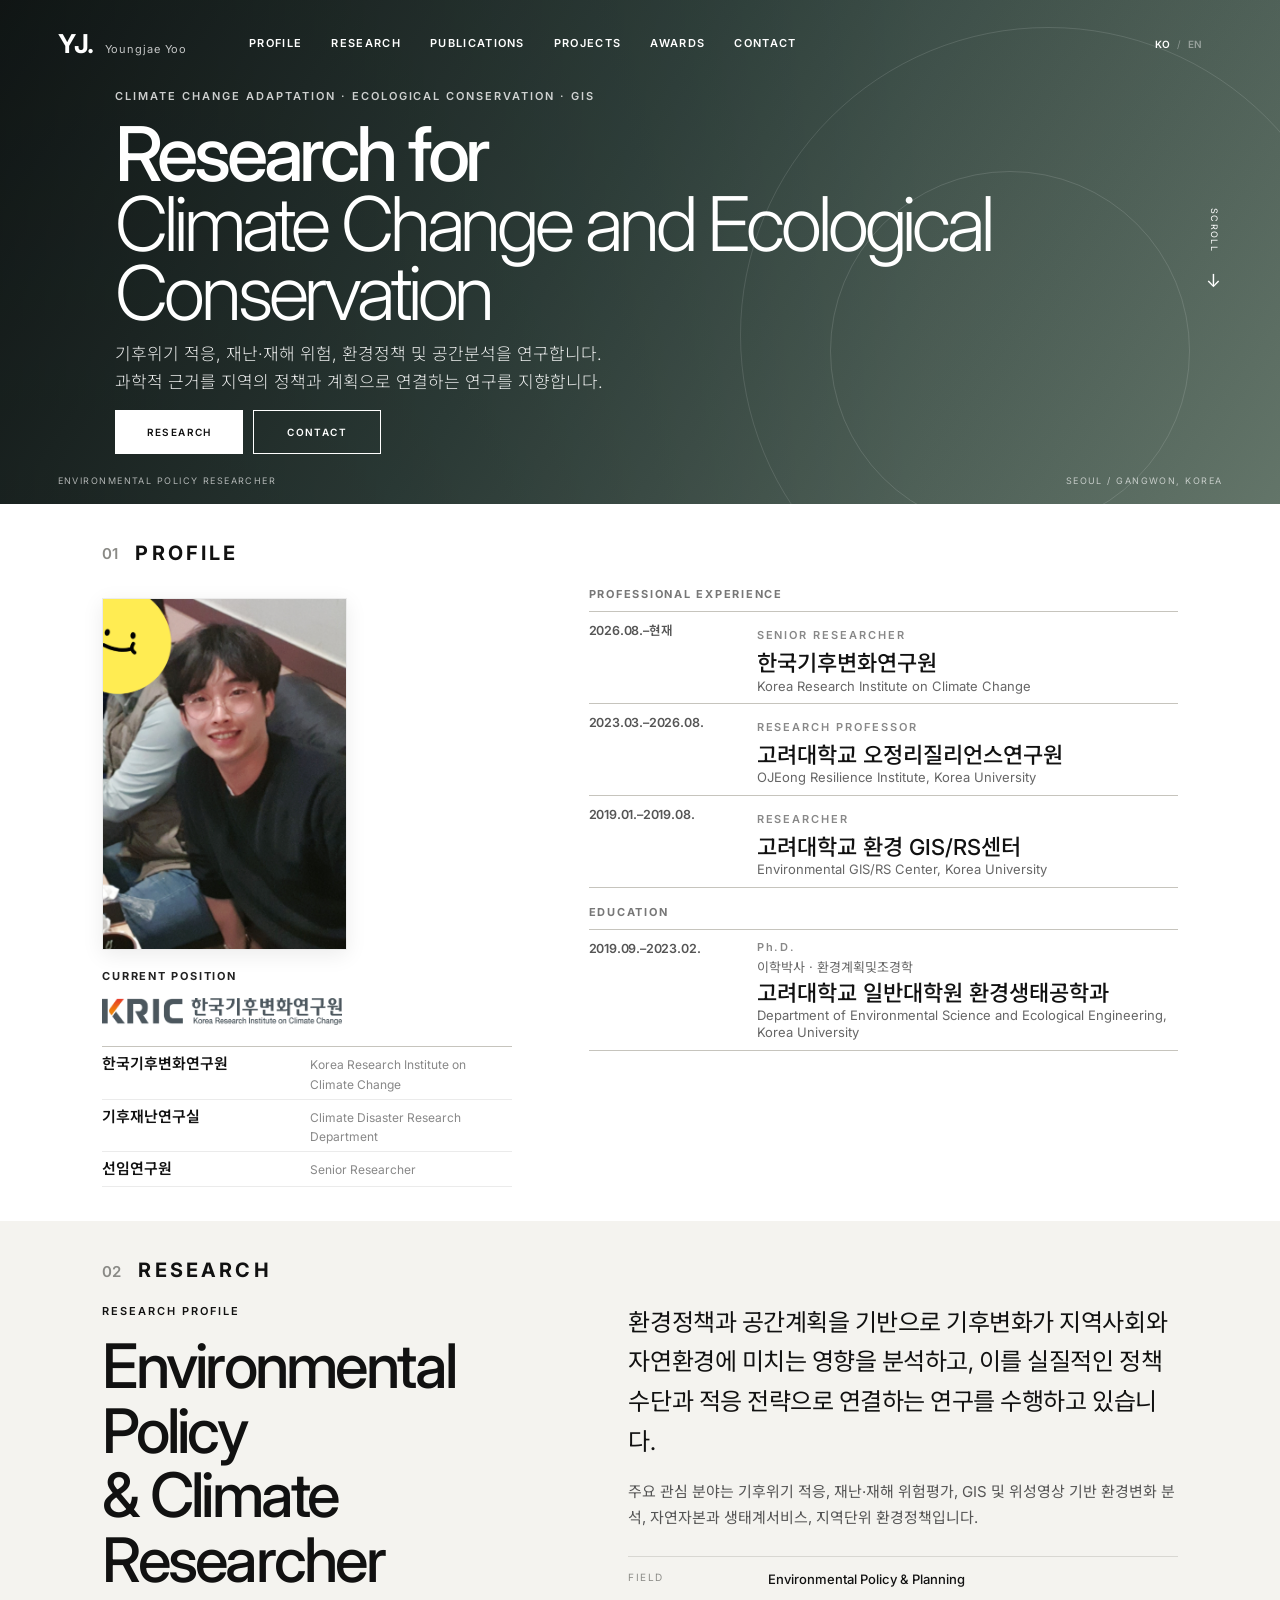
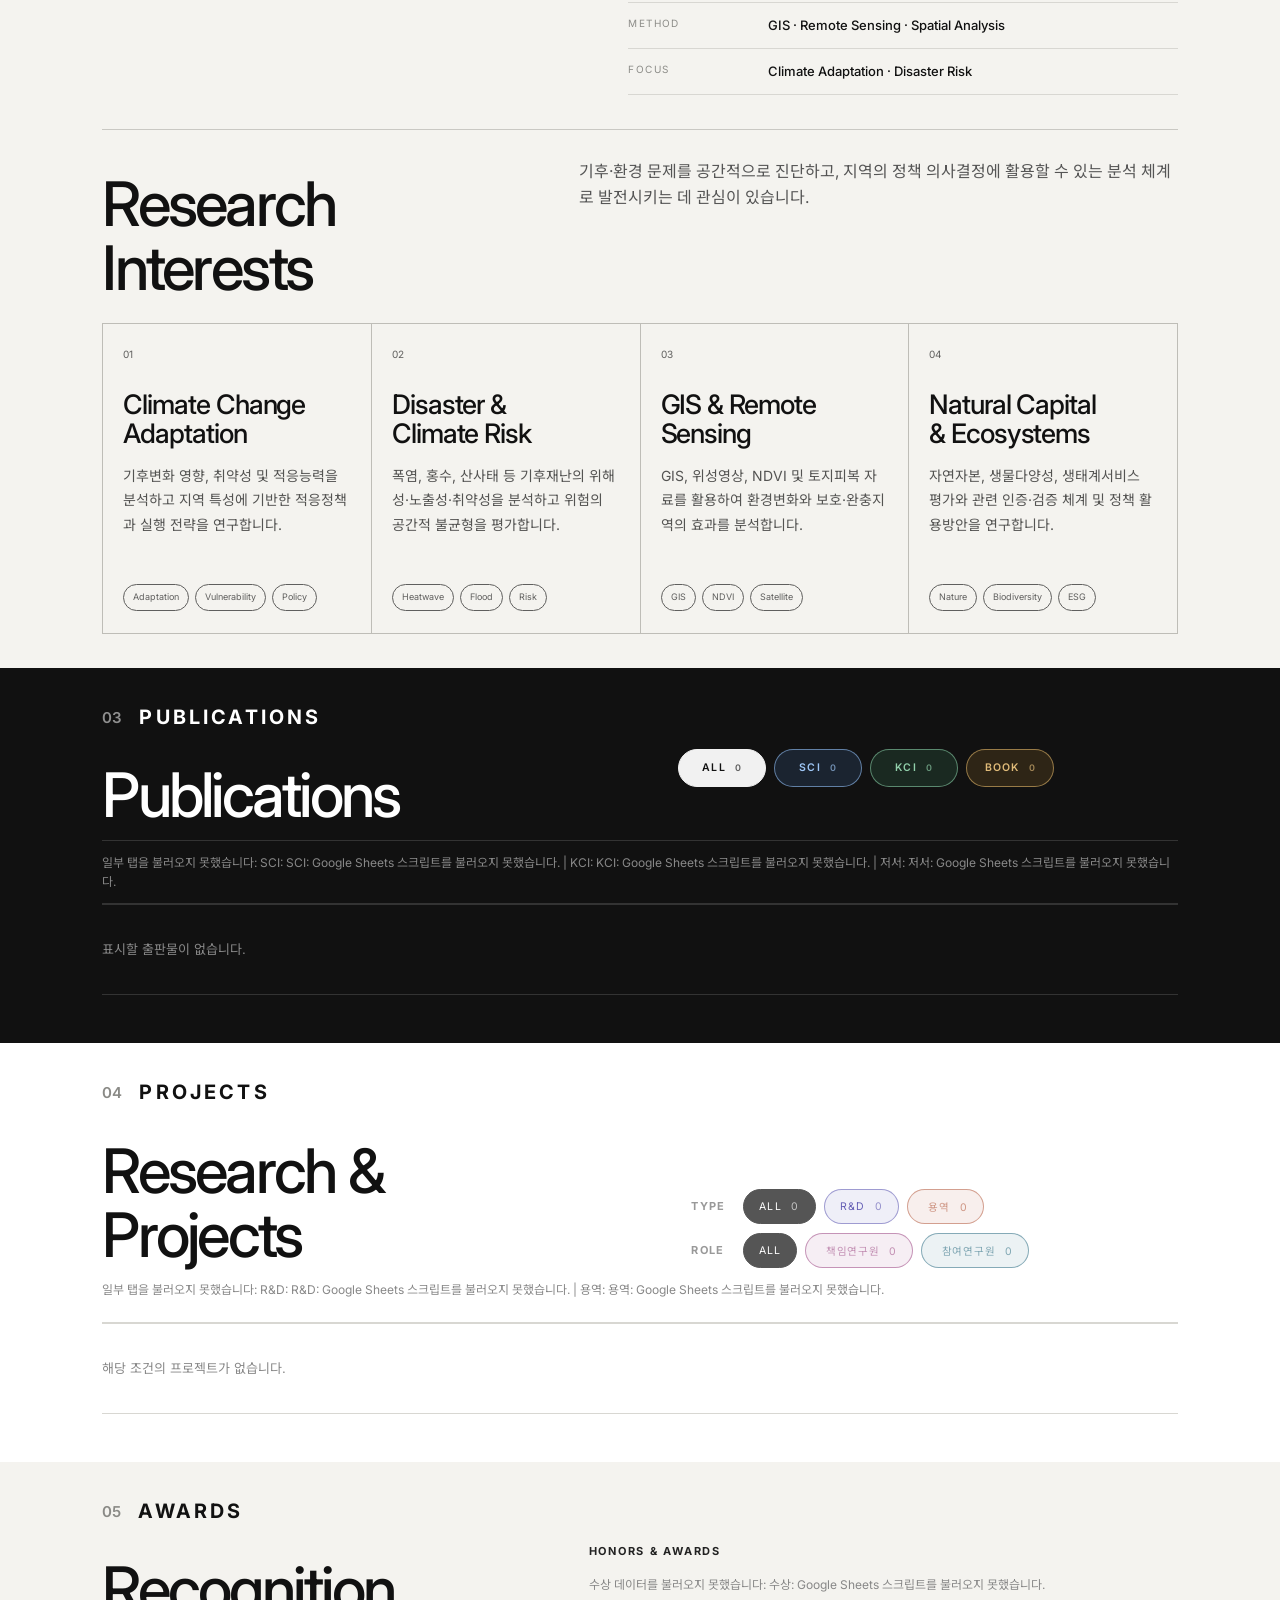
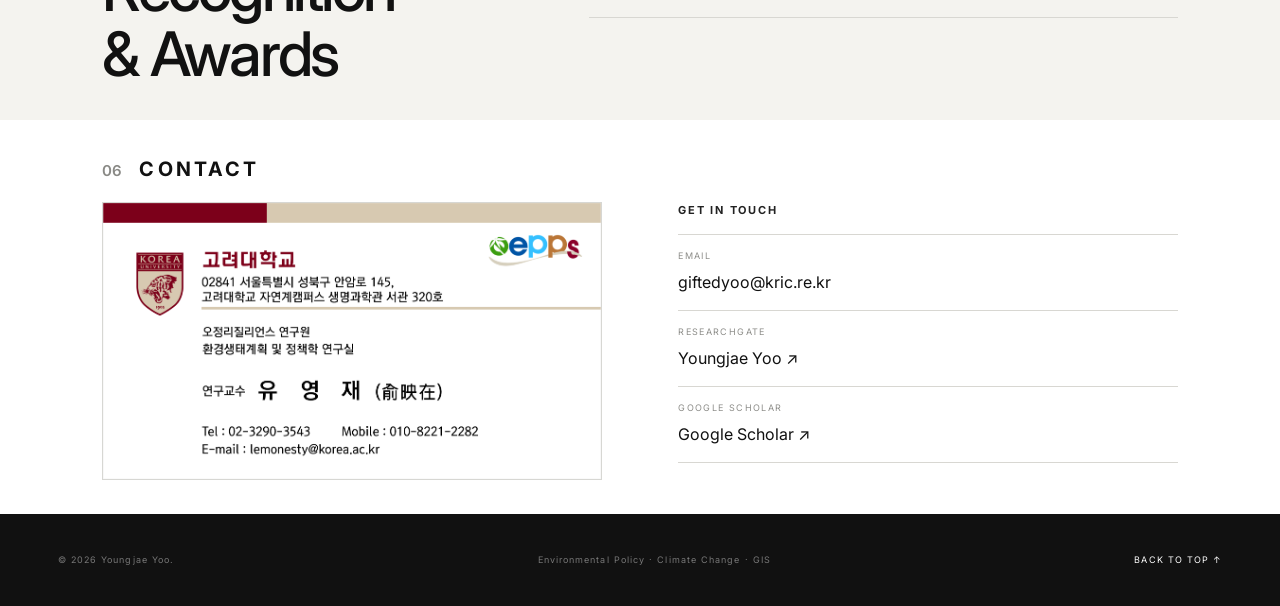
==== index.html @ 37cac6ab "index.html" ====
<!DOCTYPE html>
<html lang="ko">
<head>
  <meta charset="UTF-8" />
  <meta name="viewport" content="width=device-width, initial-scale=1.0" />
  <meta name="description" content="환경정책, 기후위기 적응, 재난·재해, GIS 및 원격탐사 연구자 개인 홈페이지" />
  <title>Youngjae Yoo | Curriculum Vitae</title>

  <link rel="preconnect" href="https://fonts.googleapis.com">
  <link rel="preconnect" href="https://fonts.gstatic.com" crossorigin>
  <link href="https://fonts.googleapis.com/css2?family=Noto+Sans+KR:wght@300;400;500;600;700&family=Inter:wght@300;400;500;600;700&display=swap" rel="stylesheet">

  <link rel="stylesheet" href="style.css" />
</head>
<body>

<header class="header" id="header">
  <a class="logo" href="#main">
    <span class="logo-main">YJ.</span>
    <span class="logo-sub">Youngjae Yoo</span>
  </a>

  <nav class="nav" aria-label="주요 메뉴">
    <a href="#profile">PROFILE</a>
    <a href="#research">RESEARCH</a>
    <a href="#publications">PUBLICATIONS</a>
    <a href="#projects">PROJECTS</a>
    <a href="#awards">AWARDS</a>
    <a href="#contact">CONTACT</a>
  </nav>

  <div class="language-switch" aria-label="Language">
    <button class="language-button active" type="button" data-lang="ko">KO</button>
    <span>/</span>
    <button class="language-button" type="button" data-lang="en">EN</button>
  </div>

  <button class="menu-button" id="menuButton" aria-label="모바일 메뉴 열기">
    <span></span><span></span><span></span>
  </button>
</header>

<div class="mobile-nav" id="mobileNav">
  <a href="#profile">PROFILE</a>
  <a href="#research">RESEARCH</a>
  <a href="#projects">PROJECTS</a>
  <a href="#publications">PUBLICATIONS</a>
  <a href="#awards">AWARDS</a>
  <a href="#contact">CONTACT</a>
</div>

<main>

  <section id="main" class="hero">
    <div class="hero-overlay"></div>

    <div class="hero-inner">
      <p class="eyebrow">CLIMATE CHANGE ADAPTATION · ECOLOGICAL CONSERVATION · GIS</p>

      <h1>
        Research for<br>
        <span>Climate Change and</span>
        <span>Ecological Conservation</span>
      </h1>

      <p class="hero-description" data-i18n-html="hero.description">
        기후위기 적응, 재난·재해 위험, 환경정책 및 공간분석을 연구합니다.<br>
        과학적 근거를 지역의 정책과 계획으로 연결하는 연구를 지향합니다.
      </p>

      <div class="hero-buttons">
        <a class="button button-light" href="#research">RESEARCH</a>
        <a class="button button-outline" href="#contact">CONTACT</a>
      </div>
    </div>

    <div class="hero-meta">
      <span>ENVIRONMENTAL POLICY RESEARCHER</span>
      <span>SEOUL / GANGWON, KOREA</span>
    </div>

    <a href="#profile" class="scroll-indicator">
      <span>SCROLL</span>
      <span class="arrow">↓</span>
    </a>
  </section>


  <section id="profile" class="section career-section profile-section">
    <div class="section-heading">
      <span class="section-number">01</span>
      <h2>PROFILE</h2>
    </div>

    <div class="career-layout">
      <div class="career-title">

        <div class="optional-image-slot namecard-slot">
          <img class="adaptive-image namecard-image"
               src="images/profile.png"
               alt="Youngjae Yoo profile">
        </div>

        <p class="mini-label emphasis-label current-position-label">CURRENT POSITION</p>

        <div class="optional-image-slot current-position-logo-slot">
          <a class="current-position-logo-link"
             href="https://kric.re.kr/"
             target="_blank"
             rel="noopener noreferrer"
             aria-label="한국기후변화연구원 홈페이지">
            <img class="current-position-logo"
                 src="images/current_position_logo.png"
                 alt="Korea Research Institute on Climate Change logo">
          </a>
        </div>

        <div class="current-position">
          <div class="current-position-row">
            <strong class="current-ko">한국기후변화연구원</strong>
            <span class="current-en">Korea Research Institute on Climate Change</span>
          </div>
          <div class="current-position-row">
            <strong class="current-ko">기후재난연구실</strong>
            <span class="current-en">Climate Disaster Research Department</span>
          </div>
          <div class="current-position-row">
            <strong class="current-ko">선임연구원</strong>
            <span class="current-en">Senior Researcher</span>
          </div>
        </div>
      </div>

      <div class="career-detail">
        <div class="career-group">
          <p class="mini-label emphasis-label">PROFESSIONAL EXPERIENCE</p>
          <div class="timeline">
            <div class="timeline-item">
              <div class="timeline-period" data-i18n="profile.periodCurrent">2026.08.–현재</div>
              <div>
                <span class="timeline-type">SENIOR RESEARCHER</span>
                <h4 class="institution-ko">한국기후변화연구원</h4>
                <p class="institution-en">Korea Research Institute on Climate Change</p>
              </div>
            </div>

            <div class="timeline-item">
              <div class="timeline-period" data-i18n="profile.periodProfessor">2023.03.–2026.08.</div>
              <div>
                <span class="timeline-type">RESEARCH PROFESSOR</span>
                <h4 class="institution-ko">고려대학교 오정리질리언스연구원</h4>
                <p class="institution-en">OJEong Resilience Institute, Korea University</p>
              </div>
            </div>

            <div class="timeline-item">
              <div class="timeline-period" data-i18n="profile.periodResearcher">2019.01.–2019.08.</div>
              <div>
                <span class="timeline-type">RESEARCHER</span>
                <h4 class="institution-ko">고려대학교 환경 GIS/RS센터</h4>
                <p class="institution-en">Environmental GIS/RS Center, Korea University</p>
              </div>
            </div>
          </div>
        </div>

        <div class="career-group education-group">
          <p class="mini-label emphasis-label">EDUCATION</p>
          <div class="timeline">
            <div class="timeline-item">
              <div class="timeline-period" data-i18n="profile.periodEducation">2019.09.–2023.02.</div>
              <div class="education-content">
                <span class="timeline-type">Ph.D.</span>
                <p class="degree-detail education-ko">이학박사 · 환경계획및조경학</p>
                <p class="degree-detail education-en">Ph.D. in Environmental Planning and Landscape Architecture</p>
                <h4 class="institution-ko">고려대학교 일반대학원 환경생태공학과</h4>
                <p class="institution-en">Department of Environmental Science and Ecological Engineering, Korea University</p>
              </div>
            </div>
          </div>
        </div>
      </div>
    </div>
  </section>


  <section id="research" class="section research-section">
    <div class="section-heading">
      <span class="section-number">02</span>
      <h2>RESEARCH</h2>
    </div>

    <div class="profile-grid research-profile-grid">
      <div class="profile-title">
        <p class="mini-label">RESEARCH PROFILE</p>
        <h3>
          Environmental Policy<br>
          & Climate Researcher
        </h3>
      </div>

      <div class="profile-copy">
        <p class="lead" data-i18n="research.profileLead">
          환경정책과 공간계획을 기반으로 기후변화가 지역사회와 자연환경에 미치는 영향을 분석하고,
          이를 실질적인 정책 수단과 적응 전략으로 연결하는 연구를 수행하고 있습니다.
        </p>

        <p data-i18n="research.profileBody">
          주요 관심 분야는 기후위기 적응, 재난·재해 위험평가, GIS 및 위성영상 기반 환경변화 분석,
          자연자본과 생태계서비스, 지역단위 환경정책입니다.
        </p>

        <div class="profile-facts">
          <div>
            <span>FIELD</span>
            <strong>Environmental Policy & Planning</strong>
          </div>
          <div>
            <span>METHOD</span>
            <strong>GIS · Remote Sensing · Spatial Analysis</strong>
          </div>
          <div>
            <span>FOCUS</span>
            <strong>Climate Adaptation · Disaster Risk</strong>
          </div>
        </div>
      </div>
    </div>

    <div class="research-intro research-interests-heading">
      <h3>Research Interests</h3>
      <p data-i18n="research.interestsBody">
        기후·환경 문제를 공간적으로 진단하고,
        지역의 정책 의사결정에 활용할 수 있는 분석 체계로 발전시키는 데 관심이 있습니다.
      </p>
    </div>

    <div class="research-grid">
      <article class="research-card">
        <span class="card-number">01</span>
        <h4>Climate Change<br>Adaptation</h4>
        <p>
          <span data-i18n="research.card1">기후변화 영향, 취약성 및 적응능력을 분석하고 지역 특성에 기반한 적응정책과 실행 전략을 연구합니다.</span>
        </p>
        <div class="tags">
          <span>Adaptation</span><span>Vulnerability</span><span>Policy</span>
        </div>
      </article>

      <article class="research-card">
        <span class="card-number">02</span>
        <h4>Disaster &<br>Climate Risk</h4>
        <p>
          <span data-i18n="research.card2">폭염, 홍수, 산사태 등 기후재난의 위해성·노출성·취약성을 분석하고 위험의 공간적 불균형을 평가합니다.</span>
        </p>
        <div class="tags">
          <span>Heatwave</span><span>Flood</span><span>Risk</span>
        </div>
      </article>

      <article class="research-card">
        <span class="card-number">03</span>
        <h4>GIS & Remote<br>Sensing</h4>
        <p>
          <span data-i18n="research.card3">GIS, 위성영상, NDVI 및 토지피복 자료를 활용하여 환경변화와 보호·완충지역의 효과를 분석합니다.</span>
        </p>
        <div class="tags">
          <span>GIS</span><span>NDVI</span><span>Satellite</span>
        </div>
      </article>

      <article class="research-card">
        <span class="card-number">04</span>
        <h4>Natural Capital<br>& Ecosystems</h4>
        <p>
          <span data-i18n="research.card4">자연자본, 생물다양성, 생태계서비스 평가와 관련 인증·검증 체계 및 정책 활용방안을 연구합니다.</span>
        </p>
        <div class="tags">
          <span>Nature</span><span>Biodiversity</span><span>ESG</span>
        </div>
      </article>
    </div>

  </section>


  <section id="publications" class="section publications-section">
    <div class="section-heading light">
      <span class="section-number">03</span>
      <h2>PUBLICATIONS</h2>
    </div>

    <div class="publications-top">
      <h3>Publications</h3>
      <div class="publications-summary">
        <div class="publication-filters" role="group" aria-label="출판물 분류 필터">
          <button class="pub-filter active" type="button" data-filter="ALL">ALL <span id="countAll">0</span></button>
          <button class="pub-filter" type="button" data-filter="SCI">SCI <span id="countSci">0</span></button>
          <button class="pub-filter" type="button" data-filter="KCI">KCI <span id="countKci">0</span></button>
          <button class="pub-filter" type="button" data-filter="BOOK">BOOK <span id="countBook">0</span></button>
        </div>
      </div>
    </div>

    <div class="publication-status" id="publicationStatus" data-i18n="status.publications">Loading publications...</div>
    <div class="publication-list" id="publicationList"></div>
    <div class="list-toggle-wrap publications-toggle-wrap"><button id="publicationToggle" class="list-toggle-button dark-toggle" type="button" hidden>Publications 더보기</button></div>
  </section>


  <section id="projects" class="section projects-section">
    <div class="section-heading">
      <span class="section-number">04</span>
      <h2>PROJECTS</h2>
    </div>

    <div class="projects-top">
      <h3>Research & Projects</h3>
      <div class="project-filter-panel">
        <div class="project-filter-row">
          <span class="filter-caption">TYPE</span>
          <div class="project-filters" role="group" aria-label="프로젝트 유형 필터">
            <button class="project-filter active" type="button" data-filter="ALL">ALL <span id="countProjectAll">0</span></button>
            <button class="project-filter" type="button" data-filter="RND">R&amp;D <span id="countRnd">0</span></button>
            <button class="project-filter" type="button" data-filter="SERVICE"><span data-i18n="project.service">용역</span> <span id="countService">0</span></button>
          </div>
        </div>
        <div class="project-filter-row">
          <span class="filter-caption">ROLE</span>
          <div class="project-role-filters" role="group" aria-label="프로젝트 역할 필터">
            <button class="project-role-filter active" type="button" data-role-filter="ALL">ALL</button>
            <button class="project-role-filter" type="button" data-role-filter="PI"><span data-i18n="project.pi">책임연구원</span> <span id="countPi">0</span></button>
            <button class="project-role-filter" type="button" data-role-filter="PARTICIPANT"><span data-i18n="project.participant">참여연구원</span> <span id="countParticipant">0</span></button>
          </div>
        </div>
      </div>
    </div>

    <div class="sheet-status" id="projectStatus" data-i18n="status.projects">Loading projects...</div>
    <div class="project-list" id="projectList"></div>
    <div class="list-toggle-wrap"><button id="projectToggle" class="list-toggle-button" type="button" hidden>Projects 더보기</button></div>
  </section>


  <section id="awards" class="section awards-section">
    <div class="section-heading">
      <span class="section-number">05</span>
      <h2>AWARDS</h2>
    </div>

    <div class="awards-layout">
      <div>
        <h3>Recognition<br>& Awards</h3>
      </div>
      <div>
        <p class="mini-label emphasis-label awards-right-label">HONORS & AWARDS</p>
        <div class="sheet-status" id="awardStatus" data-i18n="status.awards">Loading awards...</div>
        <div class="award-list" id="awardList"></div>
      </div>
    </div>
  </section>


  <section id="contact" class="section contact-section">
    <div class="section-heading">
      <span class="section-number">06</span>
      <h2>CONTACT</h2>
    </div>

    <div class="contact-grid">
      <div class="contact-photo-column">
        <div class="optional-image-slot contact-photo-slot">
          <img class="contact-photo"
               src="images/namecard.png"
               alt="Youngjae Yoo">
        </div>
      </div>

      <div>
        <p class="mini-label emphasis-label contact-right-label">GET IN TOUCH</p>
        <div class="contact-info">
        <div>
          <span>EMAIL</span>
          <a href="mailto:giftedyoo@kric.re.kr">giftedyoo@kric.re.kr</a>
        </div>

        <div>
          <span>RESEARCHGATE</span>
          <a href="https://www.researchgate.net/profile/Youngjae-Yoo-4" target="_blank" rel="noopener noreferrer">Youngjae Yoo ↗</a>
        </div>

        <div>
          <span>GOOGLE SCHOLAR</span>
          <a href="https://scholar.google.co.kr/citations?user=jX31rFIAAAAJ&hl=ko" target="_blank" rel="noopener noreferrer">Google Scholar ↗</a>
        </div>

        </div>
      </div>
    </div>
  </section>

</main>

<footer>
  <div>© 2026 Youngjae Yoo.</div>
  <div>Environmental Policy · Climate Change · GIS</div>
  <a href="#main">BACK TO TOP ↑</a>
</footer>

<script src="script.js"></script>
</body>
</html>
---- style.css ----
* {
  margin: 0;
  padding: 0;
  box-sizing: border-box;
}

:root {
  --black: #111111;
  --white: #ffffff;
  --paper: #f4f3ef;
  --gray: #8d8d89;
  --line: #d8d7d2;
  --dark-line: #333333;
}

html {
  scroll-behavior: smooth;
}

body {
  font-family: "Inter", "Noto Sans KR", sans-serif;
  color: var(--black);
  background: var(--white);
  line-height: 1.6;
}

a {
  color: inherit;
  text-decoration: none;
}

.header {
  position: fixed;
  z-index: 1000;
  top: 0;
  left: 0;
  width: 100%;
  height: 88px;
  padding: 0 4.5vw;
  display: flex;
  align-items: center;
  justify-content: space-between;
  color: white;
  transition: background .35s ease, color .35s ease, height .35s ease;
}

.header.scrolled {
  height: 72px;
  background: rgba(255,255,255,.95);
  backdrop-filter: blur(12px);
  color: var(--black);
  border-bottom: 1px solid rgba(0,0,0,.08);
}

.logo {
  display: flex;
  align-items: baseline;
  gap: 12px;
}

.logo-main {
  font-size: 26px;
  font-weight: 700;
  letter-spacing: -1px;
}

.logo-sub {
  font-size: 11px;
  letter-spacing: .08em;
  opacity: .75;
}

.nav {
  display: flex;
  align-items: center;
  gap: 29px;
}

.nav a {
  font-size: 11px;
  font-weight: 600;
  letter-spacing: .12em;
  position: relative;
}

.nav a::after {
  content: "";
  position: absolute;
  left: 0;
  bottom: -8px;
  width: 0;
  height: 1px;
  background: currentColor;
  transition: width .25s ease;
}

.nav a:hover::after {
  width: 100%;
}

.menu-button {
  display: none;
  border: 0;
  background: transparent;
  padding: 5px;
}

.menu-button span {
  display: block;
  width: 24px;
  height: 1px;
  margin: 5px 0;
  background: currentColor;
}

.mobile-nav {
  display: none;
}

.hero {
  position: relative;
  height: 100vh;
  min-height: 720px;
  overflow: hidden;
  color: white;
  background:
    radial-gradient(circle at 75% 30%, rgba(255,255,255,.12), transparent 0 22%),
    linear-gradient(125deg, #171f1e 0%, #334540 45%, #65776b 100%);
}

/*
  실제 사진을 사용할 경우 아래 background-image를 활성화하세요.
  예:
  background-image:
    linear-gradient(90deg, rgba(0,0,0,.55), rgba(0,0,0,.15)),
    url("images/hero.jpg");
  background-size: cover;
  background-position: center;
*/

.hero::before,
.hero::after {
  content: "";
  position: absolute;
  border: 1px solid rgba(255,255,255,.13);
  border-radius: 50%;
}

.hero::before {
  width: 48vw;
  height: 48vw;
  right: -6vw;
  top: 3vh;
}

.hero::after {
  width: 28vw;
  height: 28vw;
  right: 7vw;
  top: 19vh;
}

.hero-overlay {
  position: absolute;
  inset: 0;
  background: linear-gradient(90deg, rgba(0,0,0,.32), rgba(0,0,0,.02) 72%);
}

.hero-inner {
  position: relative;
  z-index: 2;
  height: 100%;
  padding: 0 9vw 7vh;
  display: flex;
  flex-direction: column;
  justify-content: center;
}

.eyebrow,
.mini-label,
.project-category,
.timeline-type {
  font-size: 11px;
  letter-spacing: .18em;
  font-weight: 600;
}

.eyebrow {
  margin-bottom: 32px;
  opacity: .78;
}

.hero h1 {
  max-width: 1100px;
  font-size: clamp(64px, 8.3vw, 138px);
  line-height: .88;
  font-weight: 500;
  letter-spacing: -.065em;
}

.hero h1 span {
  font-weight: 300;
}

.hero-description {
  margin-top: 40px;
  max-width: 720px;
  font-size: 17px;
  line-height: 1.9;
  font-weight: 300;
  opacity: .92;
}

.hero-buttons {
  margin-top: 34px;
  display: flex;
  gap: 10px;
}

.button {
  display: inline-flex;
  align-items: center;
  justify-content: center;
  min-width: 128px;
  height: 44px;
  padding: 0 20px;
  border: 1px solid white;
  font-size: 10px;
  letter-spacing: .14em;
  font-weight: 600;
  transition: .25s ease;
}

.button-light {
  background: white;
  color: var(--black);
}

.button-light:hover {
  background: transparent;
  color: white;
}

.button-outline:hover {
  background: white;
  color: var(--black);
}

.hero-meta {
  position: absolute;
  z-index: 3;
  left: 4.5vw;
  right: 4.5vw;
  bottom: 30px;
  display: flex;
  justify-content: space-between;
  font-size: 9px;
  letter-spacing: .16em;
  opacity: .65;
}

.scroll-indicator {
  position: absolute;
  z-index: 3;
  right: 4.5vw;
  top: 50%;
  display: flex;
  flex-direction: column;
  align-items: center;
  gap: 15px;
  transform: translateY(-50%);
  font-size: 9px;
  letter-spacing: .15em;
}

.scroll-indicator span:first-child {
  writing-mode: vertical-rl;
}

.arrow {
  font-size: 18px;
}

.section {
  padding: 140px 8vw;
}

.section-heading {
  display: flex;
  align-items: baseline;
  gap: 17px;
  margin-bottom: 90px;
}

.section-number {
  font-size: 10px;
  color: var(--gray);
}

.section-heading h2 {
  font-size: 12px;
  letter-spacing: .2em;
  font-weight: 700;
}

.profile-section {
  background: white;
}

.profile-grid {
  display: grid;
  grid-template-columns: minmax(0, .9fr) minmax(0, 1.1fr);
  gap: 9vw;
}

.profile-title h3,
.career-title h3 {
  margin-top: 25px;
  font-size: clamp(40px, 5.2vw, 78px);
  line-height: 1.04;
  letter-spacing: -.055em;
  font-weight: 500;
}

.profile-copy {
  max-width: 750px;
}

.profile-copy .lead {
  font-size: 24px;
  line-height: 1.7;
  letter-spacing: -.02em;
  margin-bottom: 34px;
}

.profile-copy > p:not(.lead) {
  font-size: 15px;
  line-height: 2;
  color: #555;
}

.profile-facts {
  margin-top: 58px;
  border-top: 1px solid var(--line);
}

.profile-facts > div {
  display: grid;
  grid-template-columns: 115px 1fr;
  gap: 25px;
  padding: 20px 0;
  border-bottom: 1px solid var(--line);
}

.profile-facts span {
  font-size: 10px;
  letter-spacing: .14em;
  color: var(--gray);
}

.profile-facts strong {
  font-size: 13px;
  font-weight: 500;
}

.research-section {
  background: var(--paper);
}

.research-intro {
  display: grid;
  grid-template-columns: .8fr 1.2fr;
  gap: 8vw;
  margin-bottom: 55px;
}

.research-intro h3 {
  font-size: clamp(32px, 4vw, 58px);
  font-weight: 500;
  letter-spacing: -.045em;
}

.research-intro p {
  max-width: 650px;
  font-size: 16px;
  line-height: 1.9;
  color: #555;
}

.research-grid {
  display: grid;
  grid-template-columns: repeat(4, 1fr);
  border-top: 1px solid #bebdb7;
  border-left: 1px solid #bebdb7;
}

.research-card {
  min-height: 440px;
  padding: 30px 25px;
  border-right: 1px solid #bebdb7;
  border-bottom: 1px solid #bebdb7;
  display: flex;
  flex-direction: column;
  transition: background .3s ease, color .3s ease;
}

.research-card:hover {
  background: var(--black);
  color: white;
}

.card-number {
  font-size: 10px;
  margin-bottom: 72px;
  opacity: .65;
}

.research-card h4 {
  font-size: clamp(23px, 2.1vw, 34px);
  line-height: 1.08;
  letter-spacing: -.04em;
  font-weight: 500;
}

.research-card p {
  margin-top: 25px;
  font-size: 13px;
  line-height: 1.85;
  opacity: .7;
}

.tags {
  margin-top: auto;
  padding-top: 30px;
  display: flex;
  gap: 6px;
  flex-wrap: wrap;
}

.tags span {
  padding: 5px 9px;
  border: 1px solid currentColor;
  border-radius: 999px;
  font-size: 9px;
  opacity: .65;
}

.projects-section {
  background: white;
}

.project-list {
  border-top: 1px solid var(--line);
}

.project-item {
  min-height: 190px;
  display: grid;
  grid-template-columns: 110px 1fr 40px;
  gap: 30px;
  align-items: center;
  padding: 35px 10px;
  border-bottom: 1px solid var(--line);
  transition: padding .25s ease, background .25s ease;
}

.project-item:hover {
  padding-left: 24px;
  padding-right: 24px;
  background: #fafafa;
}

.project-year {
  font-size: 12px;
  color: var(--gray);
}

.project-category {
  color: var(--gray);
}

.project-main h3 {
  margin-top: 9px;
  font-size: 24px;
  letter-spacing: -.025em;
  font-weight: 500;
}

.project-main p {
  margin-top: 9px;
  font-size: 13px;
  line-height: 1.8;
  color: #666;
}

.project-arrow {
  font-size: 24px;
  font-weight: 300;
}

.publications-section {
  background: var(--black);
  color: white;
}

.section-heading.light .section-number {
  color: #777;
}

.publications-top {
  display: grid;
  grid-template-columns: 1fr 1fr;
  gap: 8vw;
  margin-bottom: 55px;
}

.publications-top h3 {
  font-size: clamp(38px, 4.6vw, 70px);
  line-height: 1;
  letter-spacing: -.05em;
  font-weight: 400;
}

.publications-top p {
  max-width: 600px;
  font-size: 13px;
  line-height: 1.9;
  color: #999;
}

.publication-list {
  border-top: 1px solid var(--dark-line);
}

.publication-item {
  display: grid;
  grid-template-columns: 105px 1fr 90px;
  gap: 35px;
  align-items: center;
  padding: 30px 0;
  border-bottom: 1px solid var(--dark-line);
  transition: padding .25s ease, background .25s ease;
}

.publication-item:hover {
  padding-left: 18px;
  padding-right: 18px;
  background: #171717;
}

.pub-year,
.pub-type {
  font-size: 10px;
  letter-spacing: .12em;
  color: #888;
}

.pub-info h4 {
  font-size: 18px;
  font-weight: 400;
}

.pub-info p {
  margin-top: 6px;
  font-size: 12px;
  color: #777;
}

.pub-type {
  text-align: right;
}

.career-section {
  background: var(--paper);
}

.career-layout {
  display: grid;
  grid-template-columns: .82fr 1.18fr;
  gap: 9vw;
}

.timeline {
  border-top: 1px solid #c6c4bd;
}

.timeline-item {
  display: grid;
  grid-template-columns: 130px 1fr;
  gap: 25px;
  padding: 28px 0;
  border-bottom: 1px solid #c6c4bd;
}

.timeline-period {
  font-size: 11px;
  color: #888;
}

.timeline-type {
  color: #888;
}

.timeline-item h4 {
  margin-top: 6px;
  font-size: 22px;
  font-weight: 500;
}

.timeline-item p {
  margin-top: 5px;
  color: #666;
  font-size: 13px;
}

.contact-section {
  background: white;
}

.contact-grid {
  display: grid;
  grid-template-columns: 1fr 1fr;
  gap: 10vw;
}

.contact-grid h3 {
  margin-top: 25px;
  font-size: clamp(50px, 6vw, 90px);
  line-height: .98;
  letter-spacing: -.06em;
  font-weight: 500;
}

.contact-info {
  border-top: 1px solid var(--line);
}

.contact-info > div {
  padding: 22px 0;
  border-bottom: 1px solid var(--line);
}

.contact-info span {
  display: block;
  margin-bottom: 7px;
  font-size: 9px;
  letter-spacing: .15em;
  color: var(--gray);
}

.contact-info a,
.contact-info p {
  font-size: 16px;
}

.contact-info a:hover {
  opacity: .55;
}

footer {
  min-height: 92px;
  padding: 0 4.5vw;
  background: var(--black);
  color: #777;
  display: flex;
  align-items: center;
  justify-content: space-between;
  gap: 30px;
  font-size: 9px;
  letter-spacing: .12em;
}

footer a {
  color: white;
}

@media (max-width: 1100px) {
  .nav {
    gap: 18px;
  }

  .research-grid {
    grid-template-columns: repeat(2, 1fr);
  }

  .research-card {
    min-height: 390px;
  }
}

@media (max-width: 820px) {
  .header {
    height: 70px;
    padding: 0 24px;
  }

  .logo-sub,
  .nav {
    display: none;
  }

  .menu-button {
    display: block;
    color: inherit;
  }

  .mobile-nav {
    position: fixed;
    z-index: 999;
    top: 70px;
    left: 0;
    right: 0;
    background: rgba(255,255,255,.98);
    padding: 30px 24px;
    display: none;
    flex-direction: column;
    gap: 20px;
    border-bottom: 1px solid var(--line);
  }

  .mobile-nav.open {
    display: flex;
  }

  .mobile-nav a {
    font-size: 12px;
    letter-spacing: .14em;
    font-weight: 600;
  }

  .hero {
    min-height: 680px;
  }

  .hero-inner {
    padding: 0 28px 80px;
  }

  .hero h1 {
    font-size: clamp(55px, 16vw, 86px);
  }

  .hero-description {
    font-size: 14px;
  }

  .hero-meta,
  .scroll-indicator {
    display: none;
  }

  .section {
    padding: 95px 28px;
  }

  .section-heading {
    margin-bottom: 58px;
  }

  .profile-grid,
  .research-intro,
  .publications-top,
  .career-layout,
  .contact-grid {
    grid-template-columns: 1fr;
    gap: 55px;
  }

  .profile-copy .lead {
    font-size: 19px;
  }

  .research-grid {
    grid-template-columns: 1fr;
  }

  .research-card {
    min-height: 330px;
  }

  .card-number {
    margin-bottom: 42px;
  }

  .project-item {
    grid-template-columns: 70px 1fr;
  }

  .project-arrow {
    display: none;
  }

  .project-main h3 {
    font-size: 19px;
  }

  .publication-item {
    grid-template-columns: 65px 1fr;
  }

  .pub-type {
    display: none;
  }

  .timeline-item {
    grid-template-columns: 95px 1fr;
  }

  footer {
    padding: 28px;
    flex-direction: column;
    align-items: flex-start;
  }
}

/* =========================
   PUBLICATION FILTER / SHEETS
========================= */
.publications-summary {
  display: flex;
  flex-direction: column;
  align-items: flex-start;
  gap: 24px;
}

.publication-filters {
  display: flex;
  flex-wrap: wrap;
  gap: 8px;
}

.pub-filter {
  min-width: 88px;
  height: 38px;
  padding: 0 14px;
  border: 1px solid #3a3a3a;
  border-radius: 999px;
  background: transparent;
  color: #8d8d8d;
  font: inherit;
  font-size: 10px;
  font-weight: 600;
  letter-spacing: .11em;
  cursor: pointer;
  transition: .2s ease;
}

.pub-filter span {
  margin-left: 5px;
  font-size: 9px;
  opacity: .65;
}

.pub-filter:hover,
.pub-filter.active {
  border-color: #fff;
  background: #fff;
  color: #111;
}

.publication-status {
  padding: 24px 0;
  border-top: 1px solid var(--dark-line);
  color: #777;
  font-size: 12px;
}

.publication-status:empty {
  display: none;
}

.publication-item-sheet {
  display: grid;
  grid-template-columns: 105px 1fr 120px;
  gap: 35px;
  align-items: start;
  padding: 31px 0;
  border-bottom: 1px solid var(--dark-line);
  transition: padding .25s ease, background .25s ease;
}

.publication-item-sheet:hover {
  padding-left: 18px;
  padding-right: 18px;
  background: #171717;
}

.pub-main h4 {
  font-size: 18px;
  line-height: 1.55;
  font-weight: 400;
}

.pub-authors-sheet {
  margin-top: 9px;
  font-size: 12px;
  line-height: 1.7;
  color: #9a9a9a;
}

.pub-journal-sheet {
  margin-top: 7px;
  font-size: 12px;
  line-height: 1.7;
  color: #6f6f6f;
}

.pub-side {
  display: flex;
  flex-direction: column;
  align-items: flex-end;
  gap: 10px;
}

.pub-grade {
  display: inline-block;
  padding: 5px 9px;
  border: 1px solid #555;
  border-radius: 999px;
  color: #aaa;
  font-size: 9px;
  font-weight: 600;
  letter-spacing: .1em;
}

.pub-doi {
  color: #aaa;
  font-size: 10px;
  letter-spacing: .1em;
  transition: color .2s ease;
}

.pub-doi:hover {
  color: #fff;
}

.publication-empty {
  padding: 35px 0;
  border-bottom: 1px solid var(--dark-line);
  color: #777;
  font-size: 13px;
}

@media (max-width: 820px) {
  .publications-summary {
    gap: 18px;
  }

  .publication-item-sheet {
    grid-template-columns: 62px 1fr;
    gap: 18px;
  }

  .pub-side {
    grid-column: 2;
    align-items: flex-start;
    flex-direction: row;
  }
}


/* =========================
   GOOGLE SHEETS MULTI-TAB UI
========================= */

.projects-top {
  display: grid;
  grid-template-columns: 1fr 1fr;
  gap: 8vw;
  align-items: end;
  margin-bottom: 48px;
}

.projects-top h3 {
  font-size: clamp(38px, 4.6vw, 70px);
  line-height: 1;
  letter-spacing: -.05em;
  font-weight: 500;
}

.project-filters,
.publication-filters {
  display: flex;
  gap: 8px;
  flex-wrap: wrap;
  justify-content: flex-start;
}

.project-filter,
.pub-filter {
  appearance: none;
  border: 1px solid #c9c8c3;
  background: transparent;
  color: inherit;
  border-radius: 999px;
  padding: 9px 14px;
  font-family: inherit;
  font-size: 9px;
  letter-spacing: .12em;
  cursor: pointer;
  transition: .2s ease;
}

.project-filter:hover,
.project-filter.active {
  background: var(--black);
  color: white;
  border-color: var(--black);
}

.publications-section .pub-filter {
  border-color: #444;
  color: #aaa;
}

.publications-section .pub-filter:hover,
.publications-section .pub-filter.active {
  background: white;
  color: var(--black);
  border-color: white;
}

.project-filter span,
.pub-filter span {
  margin-left: 5px;
  opacity: .65;
}

.sheet-status,
.publication-status {
  min-height: 30px;
  margin-bottom: 12px;
  font-size: 12px;
  color: #888;
}

.sheet-empty,
.publication-empty {
  padding: 34px 0;
  border-top: 1px solid var(--line);
  border-bottom: 1px solid var(--line);
  color: #888;
  font-size: 13px;
}

.publications-section .publication-empty {
  border-color: var(--dark-line);
}

.pub-isbn {
  font-size: 9px;
  letter-spacing: .1em;
  color: #777;
}

/* Awards */

.awards-section {
  background: white;
}

.awards-layout {
  display: grid;
  grid-template-columns: .82fr 1.18fr;
  gap: 9vw;
}

.awards-layout > div:first-child h3 {
  margin-top: 25px;
  font-size: clamp(40px, 5.2vw, 78px);
  line-height: 1.04;
  letter-spacing: -.055em;
  font-weight: 500;
}

.award-list {
  border-top: 1px solid var(--line);
}

.award-item {
  display: grid;
  grid-template-columns: 130px 1fr;
  gap: 25px;
  padding: 27px 0;
  border-bottom: 1px solid var(--line);
}

.award-date {
  font-size: 11px;
  color: var(--gray);
}

.award-item h4 {
  font-size: 20px;
  font-weight: 500;
  letter-spacing: -.02em;
}

.award-item p {
  margin-top: 5px;
  font-size: 13px;
  color: #666;
}

.award-item .award-detail {
  color: #999;
}

@media (max-width: 820px) {
  .projects-top,
  .awards-layout {
    grid-template-columns: 1fr;
    gap: 42px;
  }

  .project-filters,
  .publication-filters {
    margin-top: 20px;
  }

  .award-item {
    grid-template-columns: 90px 1fr;
  }
}


/* Current position / Career details */
.current-position {
  margin-top: 46px;
  padding-top: 24px;
  border-top: 1px solid #c6c4bd;
  max-width: 520px;
}
.current-position strong {
  display: block;
  font-size: 18px;
  font-weight: 600;
  margin-bottom: 20px;
}
.current-position strong span,
.current-position p span {
  color: #777;
  font-weight: 400;
}
.current-position p {
  font-size: 14px;
  line-height: 1.7;
  margin-top: 14px;
}
.career-detail {
  min-width: 0;
}
.career-group + .career-group {
  margin-top: 58px;
}
.career-group > .mini-label {
  margin-bottom: 18px;
  color: #777;
}
.education-group .timeline-item p + p {
  color: #888;
  margin-top: 3px;
}
@media (max-width: 820px) {
  .current-position { margin-top: 32px; }
  .career-group + .career-group { margin-top: 45px; }
}


/* =========================================================
   COMPACT LAYOUT + PUBLICATION EMPHASIS
========================================================= */

/* 전체 페이지 세로 길이를 줄이기 위한 공통 여백 조정 */
.section {
  padding-top: 105px;
  padding-bottom: 105px;
}

.section-heading {
  margin-bottom: 58px;
}

/* 메인 비주얼: 기존보다 작고 압축된 타이포 */
.hero {
  height: 88vh;
  min-height: 620px;
}

.hero-inner {
  padding-bottom: 5vh;
}

.hero h1 {
  max-width: 940px;
  font-size: clamp(50px, 6.5vw, 106px);
  line-height: .92;
  letter-spacing: -.055em;
}

.hero-description {
  margin-top: 28px;
  font-size: 15px;
  line-height: 1.75;
}

.hero-buttons {
  margin-top: 25px;
}

/* Projects: 한 항목의 높이와 앞뒤 여백 축소 */
.projects-section,
.publications-section {
  padding-top: 78px;
  padding-bottom: 78px;
}

.projects-section .section-heading,
.publications-section .section-heading {
  margin-bottom: 38px;
}

.projects-top {
  margin-bottom: 24px;
}

.projects-top h3,
.publications-top h3 {
  font-size: clamp(30px, 3.6vw, 52px);
}

.project-item {
  min-height: 132px;
  grid-template-columns: 90px 1fr 30px;
  gap: 24px;
  padding: 20px 8px;
}

.project-item:hover {
  padding-left: 16px;
  padding-right: 16px;
}

.project-main h3 {
  margin-top: 5px;
  font-size: 20px;
  line-height: 1.4;
}

.project-main p {
  margin-top: 5px;
  font-size: 12px;
  line-height: 1.55;
}

.project-arrow {
  font-size: 19px;
}

/* Publications: 제목/저자/저널 간격과 항목 높이 축소 */
.publications-top {
  margin-bottom: 28px;
}

.publications-summary {
  gap: 14px;
}

.publications-top p {
  line-height: 1.6;
}

.publication-status {
  min-height: 0;
  padding: 12px 0;
  margin-bottom: 0;
}

.publication-item-sheet {
  grid-template-columns: 72px 1fr 94px;
  gap: 24px;
  padding: 20px 0;
}

.publication-item-sheet:hover {
  padding-left: 12px;
  padding-right: 12px;
}

.pub-main h4 {
  font-size: 16px;
  line-height: 1.45;
}

.pub-authors-sheet {
  margin-top: 6px;
  font-size: 11.5px;
  line-height: 1.55;
}

.pub-journal-sheet {
  margin-top: 4px;
  font-size: 11px;
  line-height: 1.5;
}

/* 본인 이름 강조 */
.author-highlight {
  color: #fff;
  font-weight: 700;
  text-decoration: underline;
  text-decoration-thickness: 1px;
  text-underline-offset: 3px;
}

/* 오른쪽 원형에는 SCI / KCI 분류만 표시 */
.pub-side {
  gap: 6px;
}

.pub-class-badge {
  display: inline-flex;
  width: 48px;
  height: 48px;
  align-items: center;
  justify-content: center;
  border: 1px solid #666;
  border-radius: 50%;
  color: #eee;
  font-size: 9px;
  font-weight: 700;
  letter-spacing: .08em;
}

/* 원 아래 실제 학술지 등급(SCI, SCI(E), SCOPUS, KCI 등) */
.pub-indexing {
  max-width: 92px;
  color: #8f8f8f;
  font-size: 9px;
  line-height: 1.35;
  letter-spacing: .07em;
  text-align: right;
  overflow-wrap: anywhere;
}

.pub-doi {
  margin-top: 3px;
}

/* 저서: 분류 원 대신 역할을 본문에서 강조 */
.pub-book-role {
  display: flex;
  align-items: center;
  gap: 8px;
  margin-top: 7px;
  font-size: 11px;
  color: #929292;
}

.pub-book-role span {
  font-size: 8px;
  letter-spacing: .14em;
  color: #666;
}

.pub-book-role strong {
  color: #fff;
  font-size: 11.5px;
  font-weight: 700;
}

/* 다른 섹션도 약간 압축 */
.research-intro {
  margin-bottom: 38px;
}

.research-card {
  min-height: 370px;
}

.card-number {
  margin-bottom: 50px;
}

.award-item,
.timeline-item {
  padding-top: 21px;
  padding-bottom: 21px;
}

@media (max-width: 820px) {
  .hero {
    height: 82vh;
    min-height: 580px;
  }

  .hero h1 {
    font-size: clamp(46px, 13vw, 72px);
  }

  .section {
    padding-top: 72px;
    padding-bottom: 72px;
  }

  .section-heading {
    margin-bottom: 40px;
  }

  .projects-section,
  .publications-section {
    padding-top: 58px;
    padding-bottom: 58px;
  }

  .project-item {
    grid-template-columns: 58px 1fr;
    gap: 15px;
    min-height: auto;
    padding: 16px 0;
  }

  .publication-item-sheet {
    grid-template-columns: 50px 1fr;
    gap: 14px;
    padding: 17px 0;
  }

  .pub-side {
    grid-column: 2;
    align-items: center;
    flex-direction: row;
    flex-wrap: wrap;
  }

  .pub-class-badge {
    width: 40px;
    height: 40px;
    font-size: 8px;
  }

  .pub-indexing {
    text-align: left;
    max-width: none;
  }
}


/* =========================================================
   TIGHT LAYOUT / UNIFIED TYPOGRAPHY / CATEGORY COLORS
========================================================= */

:root {
  --feature-heading-size: clamp(30px, 3.15vw, 48px);
  --sci-color: #4f82c3;
  --kci-color: #4b9a70;
  --book-color: #b78535;
  --rnd-color: #655fb5;
  --service-color: #b9674d;
}

/* 첫 화면부터 전체 섹션까지 세로 여백을 강하게 압축 */
.hero {
  height: 70vh;
  min-height: 500px;
}

.hero-inner {
  padding-top: 64px;
  padding-bottom: 28px;
}

.hero h1 {
  max-width: 820px;
  font-size: clamp(42px, 5.25vw, 82px);
  line-height: .94;
}

.eyebrow {
  margin-bottom: 19px;
}

.hero-description {
  margin-top: 19px;
  font-size: 14px;
  line-height: 1.65;
}

.hero-buttons {
  margin-top: 18px;
}

.section,
.projects-section,
.publications-section {
  padding-top: 52px;
  padding-bottom: 52px;
}

.section-heading,
.projects-section .section-heading,
.publications-section .section-heading {
  margin-bottom: 24px;
}

.profile-grid,
.career-layout,
.contact-grid,
.awards-layout {
  gap: 6vw;
}

.profile-copy .lead {
  margin-bottom: 18px;
  font-size: 19px;
  line-height: 1.55;
}

.profile-copy > p:not(.lead) {
  line-height: 1.7;
}

.profile-facts {
  margin-top: 26px;
}

.profile-facts > div {
  padding: 12px 0;
}

.research-intro {
  margin-bottom: 22px;
  gap: 6vw;
}

.research-intro p {
  line-height: 1.65;
}

.research-card {
  min-height: 285px;
  padding: 22px 20px;
}

.card-number {
  margin-bottom: 28px;
}

.research-card p {
  margin-top: 16px;
  line-height: 1.6;
}

.tags {
  padding-top: 18px;
}

.projects-top,
.publications-top {
  margin-bottom: 16px;
}

.project-item {
  min-height: 92px;
  grid-template-columns: 72px 1fr auto;
  gap: 18px;
  padding: 14px 6px;
}

.project-item:hover {
  padding-left: 10px;
  padding-right: 10px;
}

.project-main h3 {
  margin-top: 0;
  font-size: 16px;
  line-height: 1.35;
}

.project-main p {
  margin-top: 4px;
  font-size: 11px;
  line-height: 1.45;
}

.publications-top {
  gap: 6vw;
}

.publication-item-sheet {
  grid-template-columns: 62px 1fr 88px;
  gap: 18px;
  padding: 14px 0;
}

.publication-item-sheet:hover {
  padding-left: 8px;
  padding-right: 8px;
}

.pub-main h4 {
  font-size: 15px;
  line-height: 1.35;
}

.pub-authors-sheet {
  margin-top: 4px;
  line-height: 1.4;
}

.pub-journal-sheet {
  margin-top: 3px;
  line-height: 1.4;
}

.award-item,
.timeline-item {
  padding-top: 14px;
  padding-bottom: 14px;
}

.career-group + .career-group {
  margin-top: 28px;
}

.current-position {
  margin-top: 24px;
}

.contact-info > div {
  padding: 14px 0;
}

/* 각 섹션 대표 문구 크기를 동일하게 */
.profile-title h3,
.research-intro h3,
.projects-top h3,
.publications-top h3,
.awards-layout > div:first-child h3,
.career-title h3,
.contact-grid h3 {
  margin-top: 14px;
  font-size: var(--feature-heading-size);
  line-height: 1.05;
  letter-spacing: -.045em;
  font-weight: 500;
}

/* Publication 분류: 납작한 pill 형태 */
.pub-class-badge {
  width: auto;
  min-width: 54px;
  height: 26px;
  padding: 0 11px;
  border-radius: 999px;
  font-size: 8.5px;
  letter-spacing: .08em;
  border: 1px solid currentColor;
  background: transparent;
}

.pub-class-sci {
  color: #8db8ee;
  background: rgba(79, 130, 195, .14);
}

.pub-class-kci {
  color: #81c49e;
  background: rgba(75, 154, 112, .14);
}

.pub-class-book {
  color: #d9b067;
  background: rgba(183, 133, 53, .15);
}

.pub-indexing {
  margin-top: 1px;
  font-size: 8.5px;
  line-height: 1.25;
  color: #999;
}

/* Projects 분류 pill */
.project-type-badge {
  display: inline-flex;
  min-width: 54px;
  height: 25px;
  padding: 0 10px;
  align-items: center;
  justify-content: center;
  border: 1px solid currentColor;
  border-radius: 999px;
  font-size: 8.5px;
  font-weight: 700;
  letter-spacing: .08em;
  white-space: nowrap;
}

.project-type-rnd {
  color: var(--rnd-color);
  background: rgba(101, 95, 181, .09);
}

.project-type-service {
  color: var(--service-color);
  background: rgba(185, 103, 77, .09);
}

/* 이전 화살표는 링크 기능이 없으므로 사용하지 않음 */
.project-arrow,
.project-category {
  display: none !important;
}

/* Filter에도 같은 분류색을 은은하게 반영 */
.pub-filter[data-filter="SCI"] {
  border-color: rgba(141,184,238,.55);
}
.pub-filter[data-filter="KCI"] {
  border-color: rgba(129,196,158,.55);
}
.pub-filter[data-filter="BOOK"] {
  border-color: rgba(217,176,103,.55);
}

.project-filter[data-filter="RND"] {
  border-color: rgba(101,95,181,.55);
}
.project-filter[data-filter="SERVICE"] {
  border-color: rgba(185,103,77,.55);
}

/* 모바일에서도 최대한 압축 */
@media (max-width: 820px) {
  .hero {
    height: 66vh;
    min-height: 470px;
  }

  .hero h1 {
    font-size: clamp(40px, 11.5vw, 64px);
  }

  .section,
  .projects-section,
  .publications-section {
    padding-top: 40px;
    padding-bottom: 40px;
  }

  .section-heading,
  .projects-section .section-heading,
  .publications-section .section-heading {
    margin-bottom: 20px;
  }

  .profile-grid,
  .research-intro,
  .career-layout,
  .contact-grid,
  .awards-layout {
    gap: 28px;
  }

  .project-item {
    grid-template-columns: 48px 1fr auto;
    gap: 11px;
    padding: 11px 0;
  }

  .project-type-badge {
    min-width: 44px;
    height: 23px;
    padding: 0 7px;
  }

  .publication-item-sheet {
    grid-template-columns: 45px 1fr;
    gap: 10px;
    padding: 12px 0;
  }

  .pub-side {
    grid-column: 2;
    flex-direction: row;
    align-items: center;
    gap: 7px;
  }

  .pub-class-badge {
    min-width: 48px;
    height: 24px;
    padding: 0 8px;
  }
}


/* =========================================================
   V6 — TIGHT SPACING WITHOUT SMALL TYPOGRAPHY
========================================================= */

:root {
  --feature-heading-size: clamp(40px, 4.8vw, 70px);
}

/* 여백은 더 줄이되 글자 크기는 원래 수준으로 복원 */
.hero {
  height: 64vh;
  min-height: 480px;
}

.hero-inner {
  padding-top: 62px;
  padding-bottom: 24px;
}

.hero h1 {
  max-width: 920px;
  font-size: clamp(52px, 6.3vw, 100px);
  line-height: .92;
}

.hero-description {
  margin-top: 22px;
  font-size: 17px;
  line-height: 1.75;
}

.section,
.projects-section,
.publications-section {
  padding-top: 38px;
  padding-bottom: 38px;
}

.section-heading,
.projects-section .section-heading,
.publications-section .section-heading {
  margin-bottom: 18px;
}

.profile-title h3,
.research-intro h3,
.projects-top h3,
.publications-top h3,
.awards-layout > div:first-child h3,
.career-title h3,
.contact-grid h3 {
  font-size: var(--feature-heading-size);
}

.profile-copy .lead {
  font-size: 24px;
  line-height: 1.65;
}

.research-card {
  min-height: 310px;
}

.research-card h4 {
  font-size: clamp(23px, 2.1vw, 34px);
}

.research-card p {
  font-size: 14px;
  line-height: 1.75;
}

.project-item {
  min-height: 98px;
  padding: 13px 6px;
}

.project-main h3 {
  font-size: 22px;
  line-height: 1.35;
}

.project-main p {
  margin-top: 5px;
  font-size: 13px;
  line-height: 1.55;
}

.publication-item-sheet {
  padding: 13px 0;
}

.pub-main h4 {
  font-size: 18px;
  line-height: 1.4;
}

.pub-authors-sheet,
.pub-journal-sheet {
  font-size: 12px;
  line-height: 1.55;
}

.award-item h4,
.timeline-item h4 {
  font-size: 22px;
}

.contact-info a,
.contact-info p {
  font-size: 16px;
}

/* 프로젝트 유형 + 역할 필터 */
.project-filter-panel {
  display: flex;
  flex-direction: column;
  gap: 9px;
}

.project-filter-row {
  display: grid;
  grid-template-columns: 42px 1fr;
  gap: 10px;
  align-items: center;
}

.filter-caption {
  font-size: 9px;
  font-weight: 700;
  letter-spacing: .13em;
  color: #999;
}

.project-role-filters {
  display: flex;
  gap: 8px;
  flex-wrap: wrap;
}

.project-role-filter {
  appearance: none;
  border: 1px solid #c9c8c3;
  background: transparent;
  color: inherit;
  border-radius: 999px;
  padding: 9px 14px;
  font-family: inherit;
  font-size: 9px;
  letter-spacing: .08em;
  cursor: pointer;
  transition: .2s ease;
}

.project-role-filter:hover,
.project-role-filter.active {
  background: var(--black);
  color: white;
  border-color: var(--black);
}

.project-role-filter span {
  margin-left: 5px;
  opacity: .65;
}

/* 공동 1저자 */
.cofirst-author-note {
  display: inline-block;
  margin-left: 4px;
  padding: 2px 7px;
  border: 1px solid #777;
  border-radius: 999px;
  color: #bbb;
  font-size: 9px;
  font-weight: 600;
  letter-spacing: .03em;
  vertical-align: 1px;
}

/* 수상: 사용자 시트 열 구조에 맞춘 표현 */
.award-title-line {
  display: flex;
  align-items: center;
  gap: 10px;
  flex-wrap: wrap;
}

.award-result-badge {
  display: inline-flex;
  align-items: center;
  min-height: 25px;
  padding: 3px 10px;
  border: 1px solid #b78535;
  border-radius: 999px;
  background: rgba(183, 133, 53, .08);
  color: #9b702a;
  font-size: 10px;
  font-weight: 700;
  white-space: nowrap;
}

.award-content p {
  margin-top: 6px;
  font-size: 13px;
  color: #666;
}

.award-meta-label {
  display: inline-block;
  min-width: 48px;
  margin-right: 8px;
  color: #999;
  font-size: 9px;
  font-weight: 700;
  letter-spacing: .08em;
}

/* Career 명함 / 로고 */
.optional-image-slot[hidden] {
  display: none !important;
}

.namecard-slot {
  margin-top: 14px;
  margin-bottom: 14px;
  max-width: 460px;
}

.namecard-image {
  display: block;
  width: auto;
  height: auto;
  object-fit: contain;
  border: 1px solid rgba(0,0,0,.08);
  box-shadow: 0 5px 20px rgba(0,0,0,.08);
}

.namecard-image.landscape {
  width: min(100%, 430px);
  max-height: 240px;
}

.namecard-image.portrait {
  width: min(100%, 245px);
  max-height: 430px;
}

.current-position {
  margin-top: 14px;
  padding-top: 14px;
}

.current-position-logo-slot {
  margin-top: 18px;
}

.current-position-logo {
  display: block;
  width: auto;
  max-width: 240px;
  max-height: 78px;
  object-fit: contain;
}

/* Contact 사진 */
.contact-photo-slot {
  margin-top: 14px;
  max-width: 430px;
}

.contact-photo {
  display: block;
  width: auto;
  max-width: 100%;
  max-height: 480px;
  object-fit: contain;
}

/* Contact에는 대표 문구 대신 사진이 들어가므로 빈 제목 관련 스타일 영향 제거 */
.contact-photo-column {
  min-width: 0;
}

/* 모바일 */
@media (max-width: 820px) {
  .hero {
    height: 61vh;
    min-height: 455px;
  }

  .hero h1 {
    font-size: clamp(46px, 13vw, 72px);
  }

  .section,
  .projects-section,
  .publications-section {
    padding-top: 30px;
    padding-bottom: 30px;
  }

  .project-filter-row {
    grid-template-columns: 1fr;
    gap: 5px;
  }

  .project-main h3 {
    font-size: 18px;
  }

  .pub-main h4 {
    font-size: 16px;
  }

  .award-title-line {
    align-items: flex-start;
  }

  .namecard-image.landscape {
    width: min(100%, 390px);
  }

  .namecard-image.portrait {
    width: min(100%, 230px);
  }
}


/* =========================================================
   V7 — STRUCTURE / COMPACT LISTS / SHOW-MORE CONTROLS
========================================================= */

/* Career is now Profile; Research absorbs the former profile copy */
.research-profile-grid {
  margin-bottom: 34px;
}

.research-interests-heading {
  padding-top: 28px;
  border-top: 1px solid #c9c8c3;
}

/* Profile image name changed to profile.png, still auto adapts to aspect ratio */
.profile-section .namecard-slot {
  margin-top: 12px;
}

/* Consistent bilingual current-position rows */
.current-position-row {
  display: grid;
  grid-template-columns: minmax(110px, auto) 1fr;
  gap: 14px;
  align-items: baseline;
  padding: 7px 0;
  border-bottom: 1px solid rgba(0,0,0,.08);
}

.current-position-row strong {
  font-size: 15px;
  font-weight: 600;
}

.current-position-row span {
  font-size: 12px;
  color: #888;
}

/* Larger year labels shared across Projects / Publications / Awards / Profile timeline */
.project-year,
.pub-year,
.award-date,
.timeline-period {
  font-size: 17px;
  font-weight: 600;
  letter-spacing: -.02em;
  color: #555;
}

/* Projects: smaller title = publication title size, tighter rows */
.project-item {
  min-height: 0;
  padding: 9px 4px;
  grid-template-columns: 76px 1fr auto;
  gap: 14px;
}

.project-main h3,
.pub-main h4 {
  font-size: 18px;
  line-height: 1.35;
  font-weight: 500;
}

.project-main p {
  margin-top: 3px;
  font-size: 12px;
  line-height: 1.4;
}

/* Type + role pills */
.project-badge-stack {
  display: flex;
  flex-direction: column;
  align-items: flex-end;
  gap: 5px;
}

.project-role-badge {
  display: inline-flex;
  min-width: 54px;
  min-height: 24px;
  padding: 3px 10px;
  align-items: center;
  justify-content: center;
  border: 1px solid currentColor;
  border-radius: 999px;
  font-size: 8.5px;
  font-weight: 700;
  letter-spacing: .03em;
  white-space: nowrap;
}

/* 책임연구원 / 참여연구원 family colors */
.project-role-pi {
  color: #a85d91;
  background: rgba(168, 93, 145, .09);
}

.project-role-participant {
  color: #467f91;
  background: rgba(70, 127, 145, .09);
}

/* Show-more buttons */
.list-toggle-wrap {
  display: flex;
  justify-content: center;
  padding-top: 14px;
}

.list-toggle-button {
  appearance: none;
  min-width: 160px;
  padding: 9px 18px;
  border: 1px solid #bbb;
  border-radius: 999px;
  background: transparent;
  color: #333;
  font-family: inherit;
  font-size: 11px;
  font-weight: 600;
  cursor: pointer;
  transition: .2s ease;
}

.list-toggle-button:hover {
  background: #111;
  color: #fff;
  border-color: #111;
}

.dark-toggle {
  color: #ddd;
  border-color: #555;
}

.dark-toggle:hover {
  background: #fff;
  color: #111;
  border-color: #fff;
}

/* Awards / Contact labels moved to right-hand content columns */
.awards-right-label,
.contact-right-label {
  margin-bottom: 14px;
}

.contact-photo-column .mini-label {
  display: none;
}

/* Contact image now uses namecard.png */
.contact-photo-slot {
  margin-top: 0;
}

/* Keep section typography readable while compacting space, not font size */
.section,
.projects-section,
.publications-section {
  padding-top: 34px;
  padding-bottom: 34px;
}

.section-heading,
.projects-section .section-heading,
.publications-section .section-heading {
  margin-bottom: 16px;
}

.projects-top,
.publications-top {
  margin-bottom: 12px;
}

.award-item,
.timeline-item,
.publication-item-sheet {
  padding-top: 10px;
  padding-bottom: 10px;
}

@media (max-width: 820px) {
  .project-year,
  .pub-year,
  .award-date,
  .timeline-period {
    font-size: 15px;
  }

  .project-item {
    grid-template-columns: 52px 1fr;
  }

  .project-badge-stack {
    grid-column: 2;
    flex-direction: row;
    align-items: center;
    justify-content: flex-start;
    margin-top: 2px;
  }

  .current-position-row {
    grid-template-columns: 1fr;
    gap: 2px;
  }
}


/* =========================================================
   V8 — SECTION CONTRAST / PROFILE / PROJECT / AWARD TUNING
========================================================= */

/* 01–06 배경 구분:
   01 Profile = white
   02 Research = warm gray
   03 Projects = white
   04 Publications = dark
   05 Awards = warm gray
   06 Contact = white
*/
.profile-section {
  background: #ffffff !important;
}

.research-section {
  background: #f4f3ef !important;
}

.projects-section {
  background: #ffffff !important;
}

.publications-section {
  background: #111111 !important;
}

.awards-section {
  background: #f4f3ef !important;
}

.contact-section {
  background: #ffffff !important;
}

/* PROFILE — current position order and compact spacing */
.current-position {
  margin-top: 10px;
  padding-top: 10px;
}

.current-position-row {
  padding-top: 5px;
  padding-bottom: 5px;
}

/* 경력 기간은 한 줄 유지 */
.profile-section .timeline-item {
  grid-template-columns: 150px 1fr;
  gap: 18px;
  padding-top: 9px;
  padding-bottom: 9px;
}

.profile-section .timeline-period {
  font-size: 12.5px;
  font-weight: 600;
  white-space: nowrap;
  letter-spacing: -.015em;
}

/* PROFESSIONAL EXPERIENCE / EDUCATION 위아래 간격 추가 압축 */
.profile-section .career-group + .career-group {
  margin-top: 16px !important;
}

.profile-section .career-group > .mini-label {
  margin-bottom: 8px !important;
}

.profile-section .timeline {
  margin-top: 0;
}

.profile-section .timeline-item h4 {
  margin-top: 3px;
}

.profile-section .timeline-item p {
  margin-top: 2px;
}

.current-position-logo-link {
  display: inline-block;
}

.current-position-logo-link:hover {
  opacity: .72;
}

/* PROJECTS — role badge sits inline with organization */
.project-meta-line {
  display: flex;
  align-items: center;
  gap: 7px;
  flex-wrap: wrap;
  margin-top: 4px;
}

.project-organization {
  font-size: 12px;
  line-height: 1.4;
  color: #666;
}

.project-role-inline {
  display: inline-flex;
  align-items: center;
  min-height: 20px;
  padding: 2px 8px;
  border: 1px solid currentColor;
  border-radius: 999px;
  font-size: 8.5px;
  line-height: 1;
  font-weight: 700;
  white-space: nowrap;
}

/* 연구원/연구보조원/참여연구원은 원래 표기를 유지하면서 같은 계열 색 */
.project-role-inline.project-role-participant {
  color: #467f91;
  background: rgba(70, 127, 145, .09);
}

.project-role-inline.project-role-pi {
  color: #a85d91;
  background: rgba(168, 93, 145, .09);
}

/* 이전 세로 역할 배지 영역은 사용하지 않음 */
.project-badge-stack,
.project-role-badge {
  display: none !important;
}

/* AWARDS — year / contest / result in one clear row */
.award-item-plain {
  display: grid;
  grid-template-columns: 76px minmax(0, 1fr) 100px;
  gap: 18px;
  align-items: start;
}

.award-main h4 {
  margin: 0;
}

.award-main p {
  margin-top: 4px;
}

.award-result-text {
  padding-top: 1px;
  font-size: 16px;
  font-weight: 600;
  color: #6f5324;
  text-align: left;
  white-space: nowrap;
}

/* old result pill no longer used */
.award-result-badge {
  display: none !important;
}

/* Contact affiliation removed; keep rows compact */
.contact-info > div:last-child {
  border-bottom: 1px solid var(--line);
}

@media (max-width: 820px) {
  .profile-section .timeline-item {
    grid-template-columns: 120px 1fr;
    gap: 12px;
  }

  .profile-section .timeline-period {
    font-size: 11.5px;
  }

  .award-item-plain {
    grid-template-columns: 52px 1fr;
    gap: 12px;
  }

  .award-result-text {
    grid-column: 2;
    font-size: 14px;
    padding-top: 0;
  }
}


/* =========================================================
   V9 — ANCHOR OFFSET / PROFILE ALIGNMENT / FILTER LEGIBILITY
========================================================= */

/* Fixed header를 고려한 섹션 이동 위치 */
html {
  scroll-padding-top: 82px;
}

section[id] {
  scroll-margin-top: 82px;
}

/* PROFILE — 모든 영문명이 같은 x축에서 시작하도록 고정 2열 */
.current-position-row {
  grid-template-columns: 190px minmax(0, 1fr) !important;
  column-gap: 18px !important;
}

.current-position-row strong,
.current-position-row span {
  margin: 0;
}

/* PROFESSIONAL EXPERIENCE: 기관명-영문기관명 사이 간격 축소 */
.profile-section .timeline-item h4 {
  margin-top: 2px !important;
  margin-bottom: 0 !important;
  line-height: 1.3;
}

.profile-section .timeline-item .institution-en {
  margin-top: 0 !important;
  line-height: 1.28;
}

/* EDUCATION 순서/간격 */
.education-content .timeline-type {
  display: block;
  margin-bottom: 2px;
}

.education-content .degree-detail {
  margin: 0 0 3px 0 !important;
  font-size: 13px;
  line-height: 1.3;
  color: #666;
}

.education-content h4 {
  margin-top: 0 !important;
  margin-bottom: 0 !important;
}

.education-content .institution-en {
  margin-top: 0 !important;
}

/* Projects filter: TYPE / ROLE 및 버튼 글씨 확대 */
.filter-caption {
  font-size: 11px !important;
}

.project-filter,
.project-role-filter {
  font-size: 10.5px !important;
  padding: 9px 15px !important;
}

/* ROLE 필터에도 역할별 색상 적용 */
.project-role-filter[data-role-filter="PI"] {
  border-color: rgba(168, 93, 145, .65);
  color: #a85d91;
}

.project-role-filter[data-role-filter="PARTICIPANT"] {
  border-color: rgba(70, 127, 145, .65);
  color: #467f91;
}

.project-role-filter[data-role-filter="PI"]:hover,
.project-role-filter[data-role-filter="PI"].active {
  background: #a85d91;
  border-color: #a85d91;
  color: #fff;
}

.project-role-filter[data-role-filter="PARTICIPANT"]:hover,
.project-role-filter[data-role-filter="PARTICIPANT"].active {
  background: #467f91;
  border-color: #467f91;
  color: #fff;
}

/* ALL은 중립색 유지 */
.project-role-filter[data-role-filter="ALL"].active,
.project-role-filter[data-role-filter="ALL"]:hover {
  background: #111;
  border-color: #111;
  color: #fff;
}

/* 각 Project 오른쪽 유형 pill 및 기관 옆 역할 pill 확대 */
.project-type-badge {
  font-size: 10px !important;
  min-width: 58px !important;
  height: 27px !important;
  padding: 0 11px !important;
}

.project-role-inline {
  font-size: 9.5px !important;
  min-height: 22px !important;
  padding: 3px 9px !important;
}

/* Publications filter 글씨 확대 */
.publication-filters .pub-filter {
  font-size: 10.5px !important;
  padding: 9px 15px !important;
}

/* Publication 오른쪽 pill / 세부 indexing / DOI 글씨 확대 */
.pub-class-badge {
  font-size: 10px !important;
  min-width: 58px !important;
  height: 27px !important;
  padding: 0 11px !important;
}

.pub-indexing {
  font-size: 10px !important;
  line-height: 1.3 !important;
  margin-top: 2px !important;
}

.pub-doi {
  font-size: 10.5px !important;
  margin-top: 3px !important;
}

/* 모바일: 영문 정렬은 유지하되 너무 좁으면 한 열로 */
@media (max-width: 820px) {
  html {
    scroll-padding-top: 74px;
  }

  section[id] {
    scroll-margin-top: 74px;
  }

  .current-position-row {
    grid-template-columns: 1fr !important;
    row-gap: 1px !important;
  }

  .filter-caption {
    font-size: 10px !important;
  }

  .project-filter,
  .project-role-filter,
  .publication-filters .pub-filter {
    font-size: 10px !important;
  }
}


/* =========================================================
   V10 — ANCHOR FINE TUNING / TIGHTER HERO / FILLED FILTER PILLS
========================================================= */

/* 실제 스크롤 시 header는 72px이므로 정확히 맞춤 */
html {
  scroll-padding-top: 72px !important;
}

section[id] {
  scroll-margin-top: 72px !important;
}

/* 메인 첫 화면 여백 추가 축소 */
.hero {
  height: 56vh !important;
  min-height: 420px !important;
}

.hero-inner {
  padding-top: 54px !important;
  padding-bottom: 16px !important;
}

.eyebrow {
  margin-bottom: 13px !important;
}

.hero h1 {
  font-size: clamp(48px, 5.9vw, 92px) !important;
  line-height: .92 !important;
}

.hero-description {
  margin-top: 14px !important;
  line-height: 1.62 !important;
}

.hero-buttons {
  margin-top: 13px !important;
}

.hero-meta {
  bottom: 16px !important;
}

/* -------------------------
   PROJECT FILTERS
------------------------- */

/* TYPE: 기본 상태부터 은은한 배경색 */
.project-filter[data-filter="RND"] {
  color: #655fb5 !important;
  border-color: rgba(101, 95, 181, .58) !important;
  background: rgba(101, 95, 181, .10) !important;
}

.project-filter[data-filter="SERVICE"] {
  color: #b9674d !important;
  border-color: rgba(185, 103, 77, .58) !important;
  background: rgba(185, 103, 77, .10) !important;
}

/* TYPE 선택/hover 시 더 진하게 */
.project-filter[data-filter="RND"].active,
.project-filter[data-filter="RND"]:hover {
  color: #fff !important;
  border-color: #655fb5 !important;
  background: #655fb5 !important;
}

.project-filter[data-filter="SERVICE"].active,
.project-filter[data-filter="SERVICE"]:hover {
  color: #fff !important;
  border-color: #b9674d !important;
  background: #b9674d !important;
}

/* ROLE: 기본 상태부터 은은한 배경색 */
.project-role-filter[data-role-filter="PI"] {
  color: #a85d91 !important;
  border-color: rgba(168, 93, 145, .62) !important;
  background: rgba(168, 93, 145, .10) !important;
}

.project-role-filter[data-role-filter="PARTICIPANT"] {
  color: #467f91 !important;
  border-color: rgba(70, 127, 145, .62) !important;
  background: rgba(70, 127, 145, .10) !important;
}

.project-role-filter[data-role-filter="PI"].active,
.project-role-filter[data-role-filter="PI"]:hover {
  color: #fff !important;
  border-color: #a85d91 !important;
  background: #a85d91 !important;
}

.project-role-filter[data-role-filter="PARTICIPANT"].active,
.project-role-filter[data-role-filter="PARTICIPANT"]:hover {
  color: #fff !important;
  border-color: #467f91 !important;
  background: #467f91 !important;
}

/* ALL은 중립 배경 */
.project-filter[data-filter="ALL"],
.project-role-filter[data-role-filter="ALL"] {
  background: rgba(17,17,17,.045) !important;
}

/* -------------------------
   PUBLICATION FILTERS
------------------------- */

.pub-filter[data-filter="SCI"] {
  color: #9fc7f6 !important;
  border-color: rgba(141, 184, 238, .62) !important;
  background: rgba(79, 130, 195, .18) !important;
}

.pub-filter[data-filter="KCI"] {
  color: #91cfaa !important;
  border-color: rgba(129, 196, 158, .62) !important;
  background: rgba(75, 154, 112, .18) !important;
}

.pub-filter[data-filter="BOOK"] {
  color: #e0bb79 !important;
  border-color: rgba(217, 176, 103, .62) !important;
  background: rgba(183, 133, 53, .18) !important;
}

/* Publications는 dark background이므로 선택 시 밝은 글자 + 진한 분류색 */
.pub-filter[data-filter="SCI"].active,
.pub-filter[data-filter="SCI"]:hover {
  color: #fff !important;
  border-color: #4f82c3 !important;
  background: #4f82c3 !important;
}

.pub-filter[data-filter="KCI"].active,
.pub-filter[data-filter="KCI"]:hover {
  color: #fff !important;
  border-color: #4b9a70 !important;
  background: #4b9a70 !important;
}

.pub-filter[data-filter="BOOK"].active,
.pub-filter[data-filter="BOOK"]:hover {
  color: #fff !important;
  border-color: #b78535 !important;
  background: #b78535 !important;
}

.pub-filter[data-filter="ALL"] {
  background: rgba(255,255,255,.06) !important;
}

/* 모바일 header는 70px */
@media (max-width: 820px) {
  html {
    scroll-padding-top: 70px !important;
  }

  section[id] {
    scroll-margin-top: 70px !important;
  }

  .hero {
    height: 54vh !important;
    min-height: 400px !important;
  }

  .hero-inner {
    padding-top: 50px !important;
    padding-bottom: 14px !important;
  }
}


/* =========================================================
   V11 — CORRECT SINGLE ANCHOR OFFSET / VISIBLE ALL PILLS
========================================================= */

/* 기존에는 scroll-padding + scroll-margin가 중복 적용되어 약 2배 떨어졌음.
   scroll-padding만 사용하고 section 자체 margin offset은 제거. */
html {
  scroll-padding-top: 72px !important;
}

section[id] {
  scroll-margin-top: 0 !important;
}

/* PROJECTS - ALL: 밝은 중립 배경 + 진한 글자 */
.project-filter[data-filter="ALL"],
.project-role-filter[data-role-filter="ALL"] {
  color: #333 !important;
  border-color: #b9b9b5 !important;
  background: #ecebe7 !important;
}

.project-filter[data-filter="ALL"].active,
.project-filter[data-filter="ALL"]:hover,
.project-role-filter[data-role-filter="ALL"].active,
.project-role-filter[data-role-filter="ALL"]:hover {
  color: #fff !important;
  border-color: #555 !important;
  background: #555 !important;
}

/* PUBLICATIONS - dark section에서도 ALL 글자가 확실히 보이게 */
.pub-filter[data-filter="ALL"] {
  color: #e8e8e8 !important;
  border-color: #6b6b6b !important;
  background: #353535 !important;
}

.pub-filter[data-filter="ALL"].active,
.pub-filter[data-filter="ALL"]:hover {
  color: #111 !important;
  border-color: #f1f1f1 !important;
  background: #f1f1f1 !important;
}

/* 모바일도 한 가지 offset만 사용 */
@media (max-width: 820px) {
  html {
    scroll-padding-top: 70px !important;
  }

  section[id] {
    scroll-margin-top: 0 !important;
  }
}


/* =========================================================
   V12 — LARGER SECTION LABELS / ADAPTIVE CONTACT NAMECARD
========================================================= */

/* 본문 각 섹션명(PROFILE / RESEARCH / ...) 확대 */
.section-heading {
  align-items: center;
}

.section-heading h2 {
  font-size: clamp(18px, 1.55vw, 24px) !important;
  letter-spacing: .16em !important;
  font-weight: 700 !important;
}

.section-heading .section-number {
  font-size: 11px !important;
}

/* CONTACT의 namecard.png도 이미지 방향 자동 대응 */
.contact-photo-slot {
  max-width: 520px;
}

.contact-photo {
  display: block;
  width: auto;
  height: auto;
  object-fit: contain;
}

.contact-photo.landscape {
  width: min(100%, 500px);
  max-height: 320px;
}

.contact-photo.portrait {
  width: min(100%, 300px);
  max-height: 500px;
}

@media (max-width: 820px) {
  .section-heading h2 {
    font-size: 18px !important;
  }

  .contact-photo.landscape {
    width: min(100%, 420px);
    max-height: 280px;
  }

  .contact-photo.portrait {
    width: min(100%, 260px);
    max-height: 430px;
  }
}


/* =========================================================
   V13 — LARGER SECTION NUMBERS
========================================================= */

/* 섹션명과 숫자의 크기 균형 조정 */
.section-heading .section-number {
  font-size: clamp(15px, 1.15vw, 19px) !important;
  font-weight: 600 !important;
  line-height: 1 !important;
  color: #8a8a86;
}

.publications-section .section-heading .section-number {
  color: #8f8f8f;
}

@media (max-width: 820px) {
  .section-heading .section-number {
    font-size: 15px !important;
  }
}


/* =========================================================
   V14 — BILINGUAL KO / EN SWITCH
========================================================= */

.language-switch {
  display: flex;
  align-items: center;
  gap: 5px;
  margin-left: auto;
  margin-right: 18px;
  font-size: 10px;
  letter-spacing: .08em;
}

.language-switch > span {
  opacity: .35;
}

.language-button {
  appearance: none;
  border: 0;
  background: transparent;
  color: inherit;
  padding: 4px 2px;
  font: inherit;
  font-weight: 600;
  cursor: pointer;
  opacity: .42;
  transition: opacity .2s ease;
}

.language-button:hover,
.language-button.active {
  opacity: 1;
}

/* EN 모드에서는 Profile의 한국어 기관/학과명을 숨기고 영문만 표시 */
body.lang-en .current-position-row {
  grid-template-columns: 1fr !important;
}

body.lang-en .current-position-row .current-ko,
body.lang-en .profile-section .institution-ko,
body.lang-en .profile-section .education-ko {
  display: none !important;
}

body.lang-en .current-position-row .current-en {
  font-size: 15px;
  color: #222;
  font-weight: 600;
}

body.lang-en .profile-section .institution-en {
  color: #222;
  font-size: 15px;
  font-weight: 500;
  line-height: 1.35;
}

body.lang-en .education-content .institution-en {
  margin-top: 2px !important;
}

/* Research translated body text should keep the same visual rhythm */
[data-i18n] {
  transition: opacity .15s ease;
}

/* Language selector on compact screens */
@media (max-width: 1040px) {
  .language-switch {
    margin-left: auto;
    margin-right: 12px;
  }
}

@media (max-width: 820px) {
  .language-switch {
    margin-right: 8px;
  }

  .language-button {
    font-size: 10px;
  }

  body.lang-en .current-position-row {
    grid-template-columns: 1fr !important;
  }
}


/* =========================================================
   V14 FINAL TUNING
   Header spacing / Profile order / label emphasis / namecard border
========================================================= */

/* 상단 로고와 섹션 메뉴 사이 여유 확보 */
.header {
  column-gap: 34px;
}

.logo {
  flex-shrink: 0;
  margin-right: 28px;
}

.nav {
  margin-right: auto;
}

/* KO/EN은 오른쪽에 유지 */
.language-switch {
  margin-left: 22px;
}

/* 요청한 소제목은 더 굵게 */
.emphasis-label {
  font-weight: 700 !important;
  letter-spacing: .16em;
  color: #222;
}

.publications-section .emphasis-label {
  color: #fff;
}

/* Profile current-position 배치 */
.current-position-label {
  margin-top: 18px;
  margin-bottom: 12px;
}

.profile-section .current-position-logo-slot {
  margin-top: 0;
  margin-bottom: 14px;
}

.profile-section .current-position {
  margin-top: 0;
  padding-top: 0;
}

/* logo가 너무 크게 보이지 않도록 유지 */
.profile-section .current-position-logo {
  max-width: 240px;
  max-height: 78px;
}

/* CONTACT의 namecard.png에 얇은 연회색 테두리 */
.contact-photo {
  border: 1px solid #d7d7d3;
  box-sizing: border-box;
}

/* 이미지 비율 자동 인식은 기존 JS/CSS 그대로 사용 */
.contact-photo.landscape,
.contact-photo.portrait {
  border: 1px solid #d7d7d3;
}

/* 좁은 화면에서 상단 메뉴 간격 과도해지지 않게 */
@media (max-width: 1100px) {
  .header {
    column-gap: 20px;
  }

  .logo {
    margin-right: 14px;
  }

  .language-switch {
    margin-left: 10px;
  }
}

@media (max-width: 820px) {
  .logo {
    margin-right: 0;
  }

  .language-switch {
    margin-left: auto;
  }
}


/* =========================================================
   PROFILE KO / EN FIX
========================================================= */

/* 한국어 화면: 한글 + 공식 영문명을 기존처럼 병기 */
body.lang-ko .profile-section .current-ko,
body.lang-ko .profile-section .institution-ko,
body.lang-ko .profile-section .education-ko {
  display: block;
}

body.lang-ko .profile-section .current-en,
body.lang-ko .profile-section .institution-en {
  display: block;
}

body.lang-ko .profile-section .education-en {
  display: none;
}

/* 영문 화면: 한국어 Profile 요소는 숨기고 영문만 표시 */
body.lang-en .profile-section .current-ko,
body.lang-en .profile-section .institution-ko,
body.lang-en .profile-section .education-ko {
  display: none !important;
}

body.lang-en .profile-section .current-en,
body.lang-en .profile-section .institution-en,
body.lang-en .profile-section .education-en {
  display: block !important;
}

/* CURRENT POSITION: 영문 모드에서는 영문 기관/부서/직책만 한 줄씩 표시 */
body.lang-en .profile-section .current-position-row {
  grid-template-columns: 1fr !important;
}

body.lang-en .profile-section .current-position-row .current-en {
  font-size: 15px;
  font-weight: 600;
  color: #222;
}

/* 경력 기관 영문 표기 */
body.lang-en .profile-section .timeline-item .institution-en {
  margin-top: 0 !important;
  font-size: 15px;
  font-weight: 500;
  color: #222;
  line-height: 1.35;
}

/* 학위/전공 영문 */
.profile-section .education-en {
  display: none;
}

body.lang-en .profile-section .education-en {
  margin: 0 0 3px 0 !important;
  font-size: 13px;
  line-height: 1.35;
  color: #666;
}

/* EN에서 이미 Ph.D.가 별도 표시되므로 degree detail 문장 안의 중복 느낌 완화 */
body.lang-en .profile-section .education-content > .timeline-type {
  margin-bottom: 2px;
}
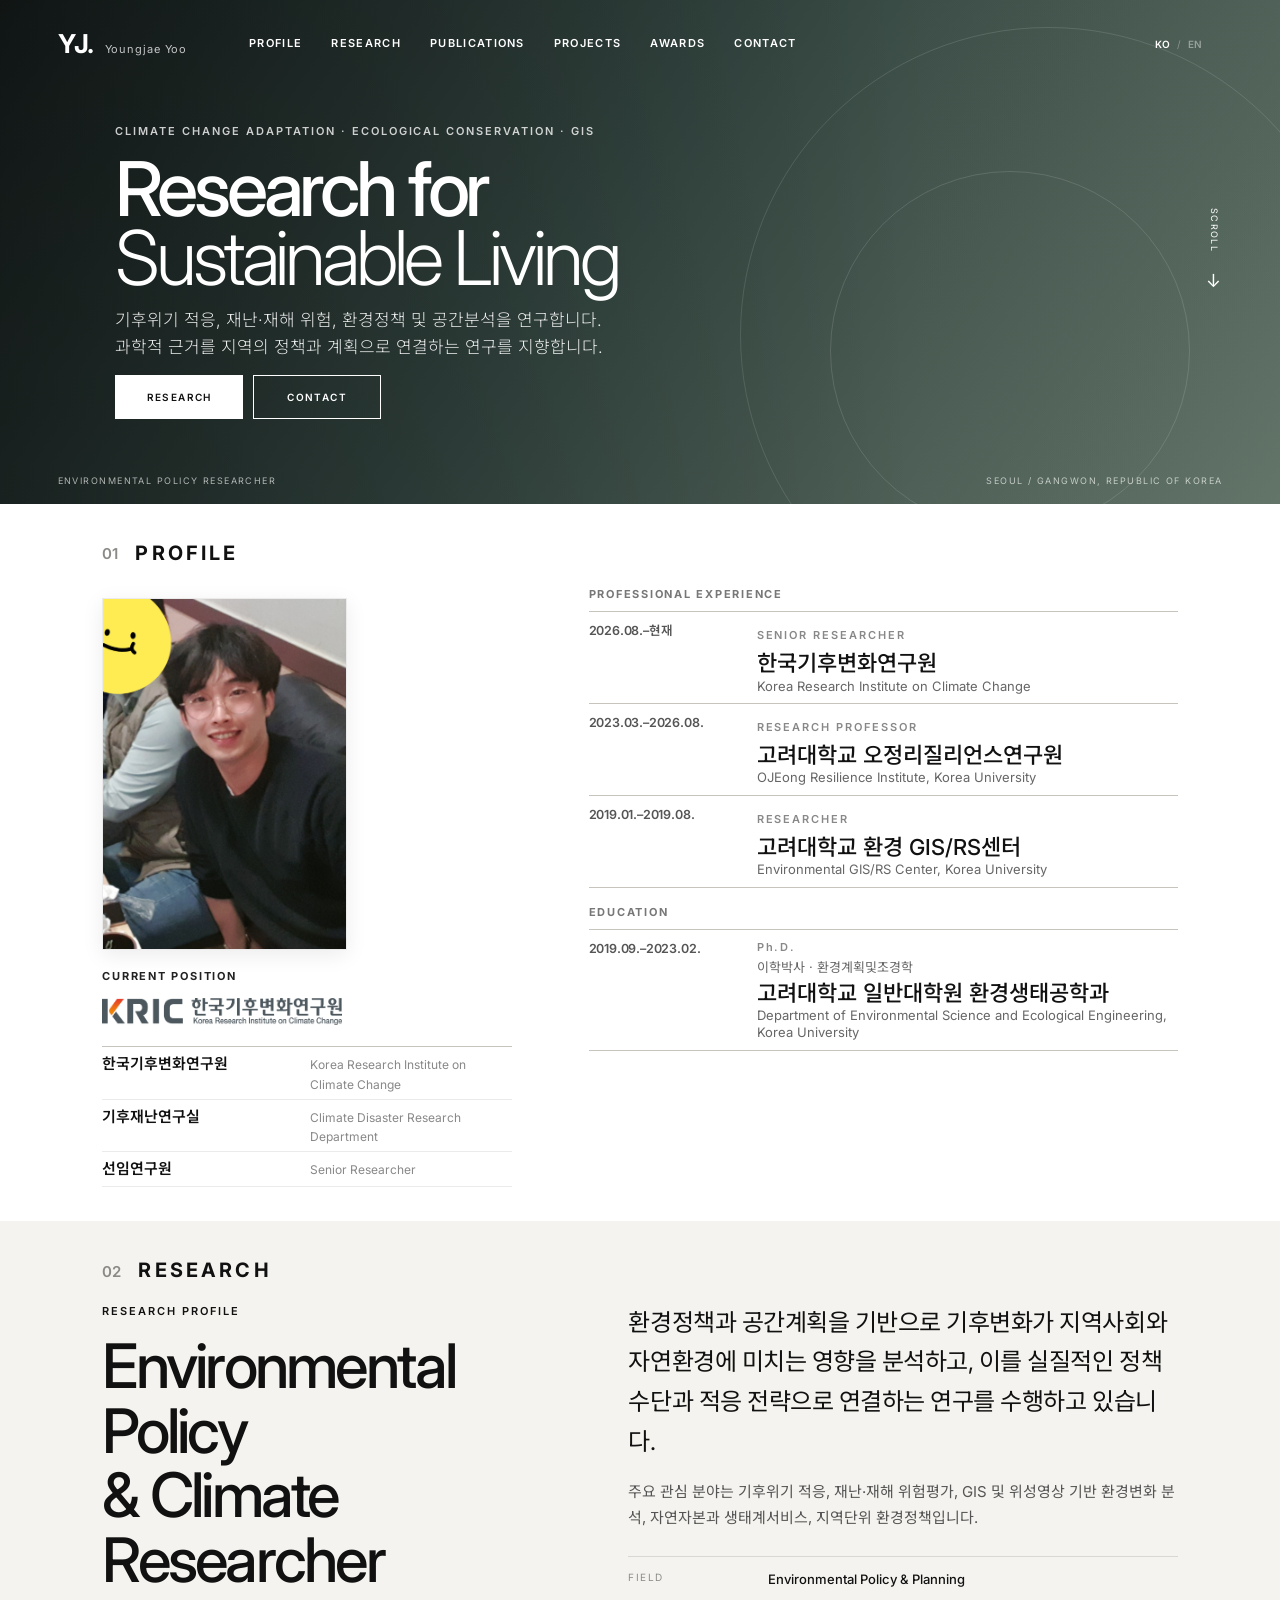
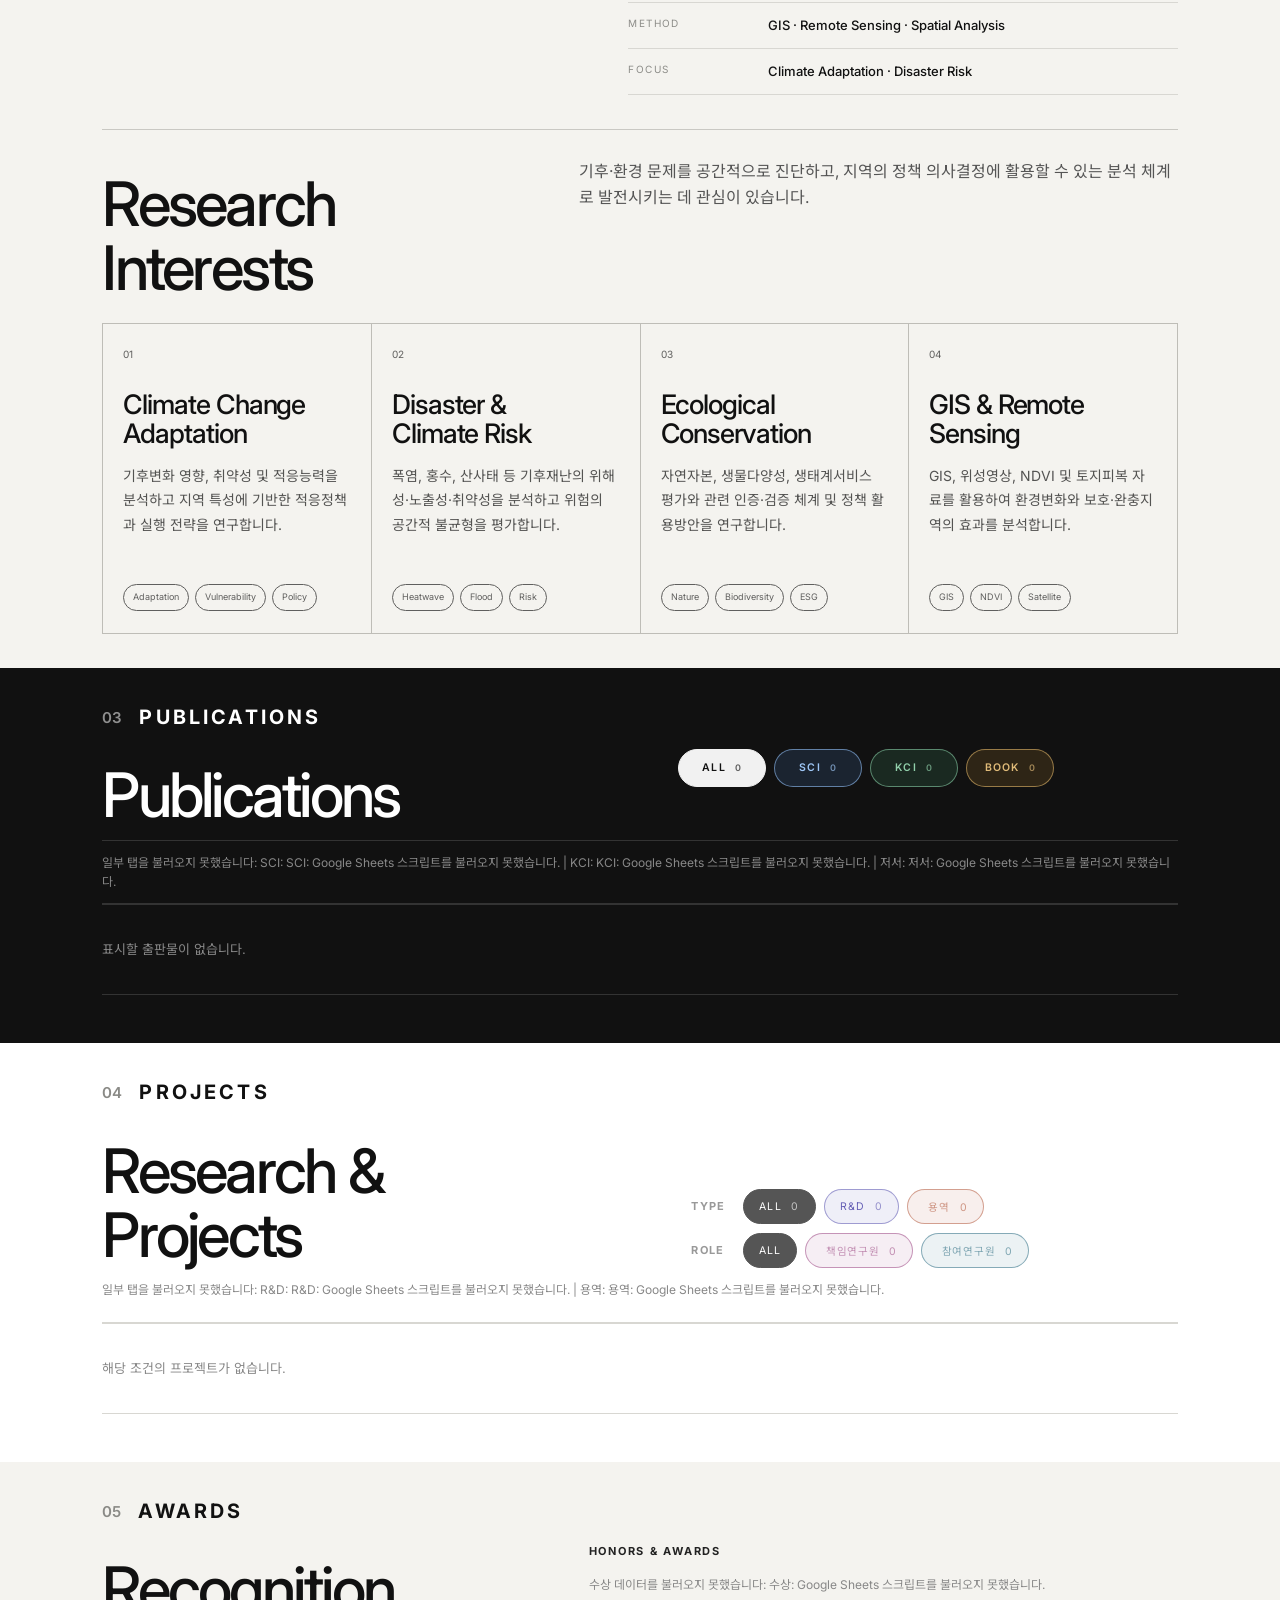
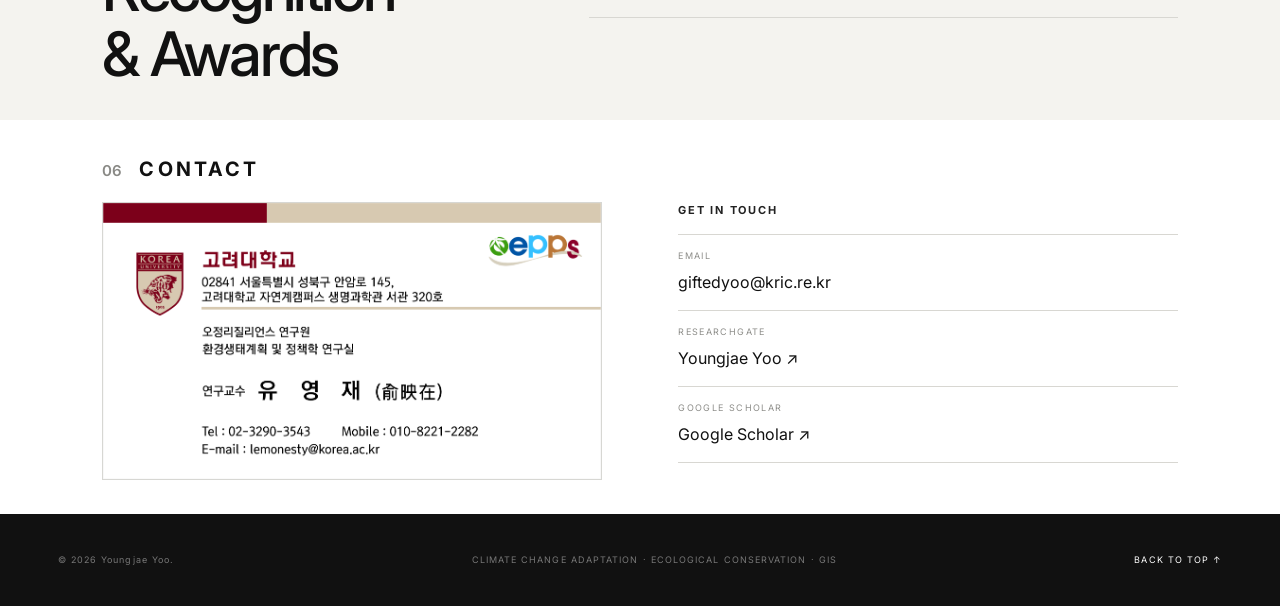
==== commit 0dc6e3e3: "index.html" ====
--- a/index.html
+++ b/index.html
@@ -3,7 +3,7 @@
 <head>
   <meta charset="UTF-8" />
   <meta name="viewport" content="width=device-width, initial-scale=1.0" />
-  <meta name="description" content="환경정책, 기후위기 적응, 재난·재해, GIS 및 원격탐사 연구자 개인 홈페이지" />
+  <meta name="description" content="유영재 | 이력서" />
   <title>Youngjae Yoo | Curriculum Vitae</title>
 
   <link rel="preconnect" href="https://fonts.googleapis.com">
@@ -59,8 +59,7 @@
 
       <h1>
         Research for<br>
-        <span>Climate Change and</span>
-        <span>Ecological Conservation</span>
+        <span>Sustainable Living</span>
       </h1>
 
       <p class="hero-description" data-i18n-html="hero.description">
@@ -76,7 +75,7 @@
 
     <div class="hero-meta">
       <span>ENVIRONMENTAL POLICY RESEARCHER</span>
-      <span>SEOUL / GANGWON, KOREA</span>
+      <span>SEOUL / GANGWON, REPUBLIC OF KOREA</span>
     </div>
 
     <a href="#profile" class="scroll-indicator">
@@ -260,23 +259,23 @@
 
       <article class="research-card">
         <span class="card-number">03</span>
+        <h4>Ecological<br>Conservation</h4>
+        <p>
+          <span data-i18n="research.card4">자연자본, 생물다양성, 생태계서비스 평가와 관련 인증·검증 체계 및 정책 활용방안을 연구합니다.</span>
+        </p>
+        <div class="tags">
+          <span>Nature</span><span>Biodiversity</span><span>ESG</span>
+        </div>
+      </article>
+
+      <article class="research-card">
+        <span class="card-number">04</span>
         <h4>GIS & Remote<br>Sensing</h4>
         <p>
           <span data-i18n="research.card3">GIS, 위성영상, NDVI 및 토지피복 자료를 활용하여 환경변화와 보호·완충지역의 효과를 분석합니다.</span>
         </p>
         <div class="tags">
           <span>GIS</span><span>NDVI</span><span>Satellite</span>
-        </div>
-      </article>
-
-      <article class="research-card">
-        <span class="card-number">04</span>
-        <h4>Natural Capital<br>& Ecosystems</h4>
-        <p>
-          <span data-i18n="research.card4">자연자본, 생물다양성, 생태계서비스 평가와 관련 인증·검증 체계 및 정책 활용방안을 연구합니다.</span>
-        </p>
-        <div class="tags">
-          <span>Nature</span><span>Biodiversity</span><span>ESG</span>
         </div>
       </article>
     </div>
@@ -403,7 +402,7 @@
 
 <footer>
   <div>© 2026 Youngjae Yoo.</div>
-  <div>Environmental Policy · Climate Change · GIS</div>
+  <div>CLIMATE CHANGE ADAPTATION · ECOLOGICAL CONSERVATION · GIS</div>
   <a href="#main">BACK TO TOP ↑</a>
 </footer>
 
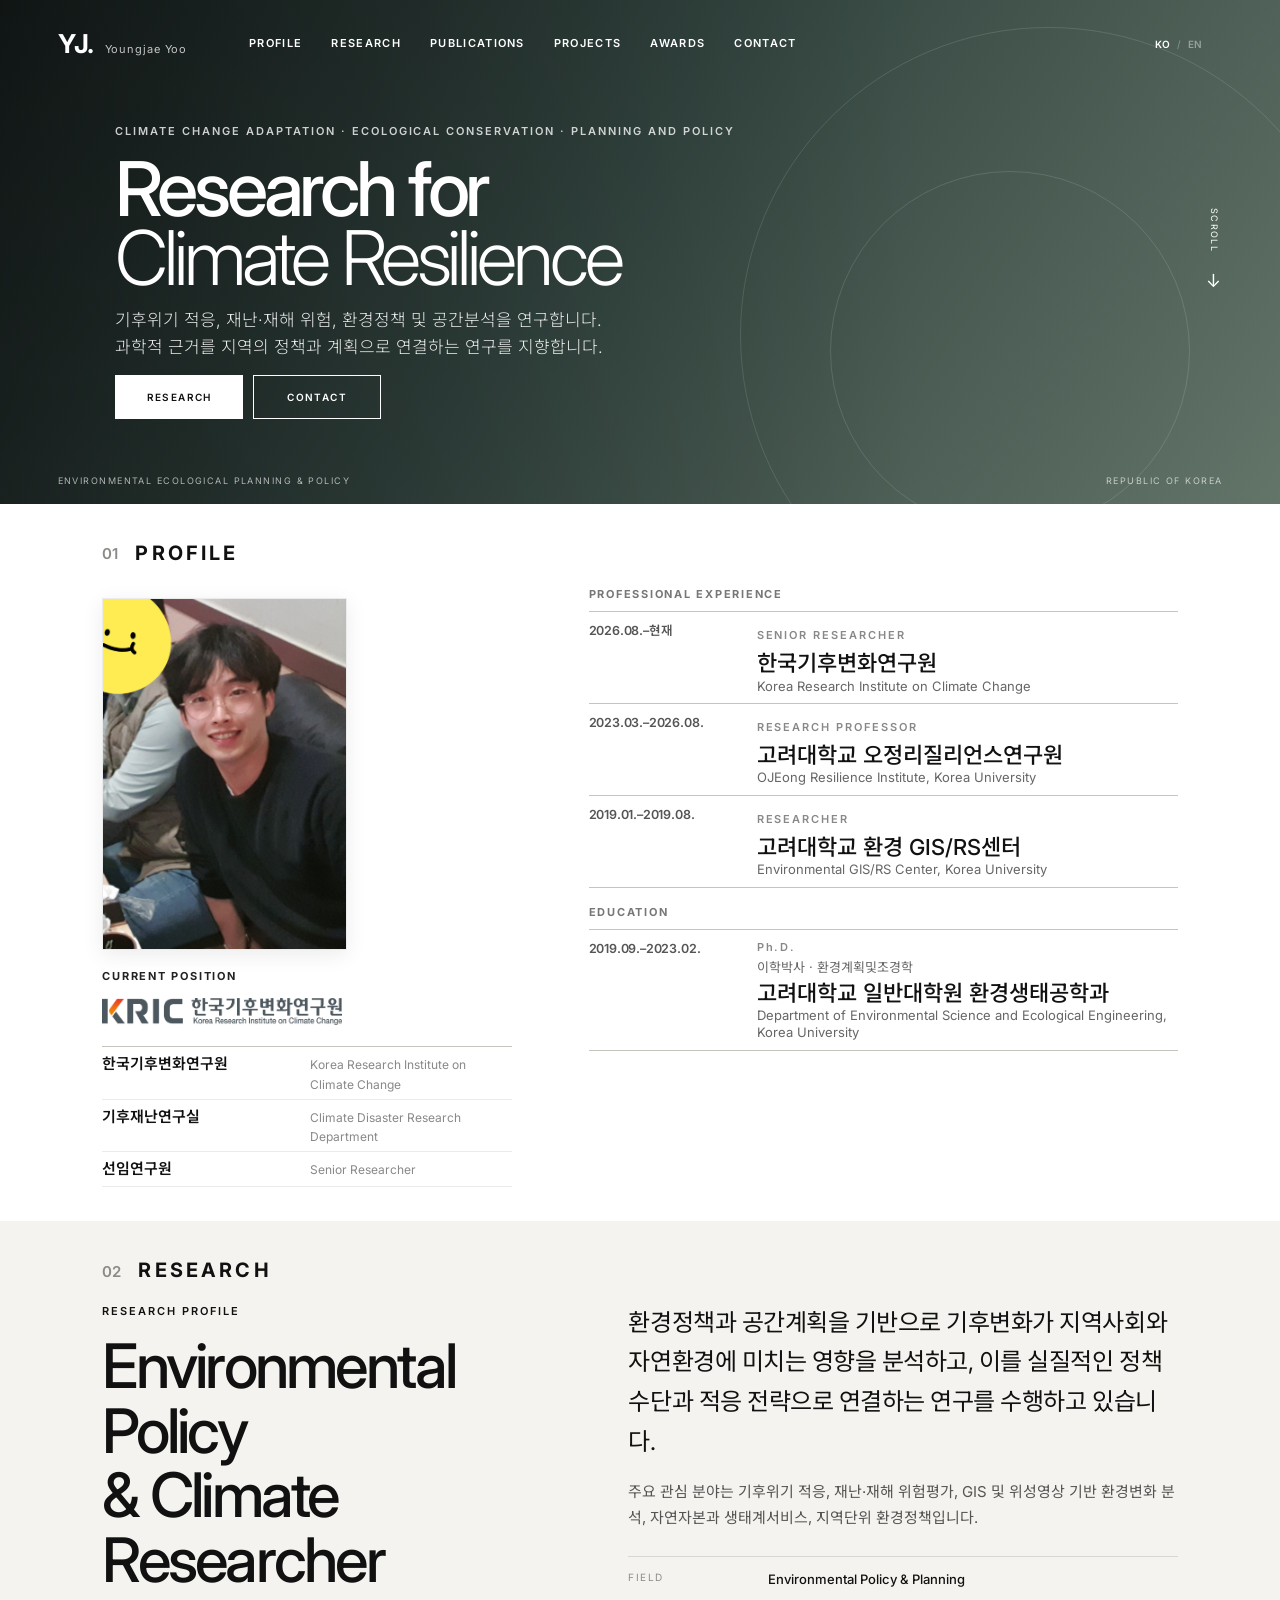
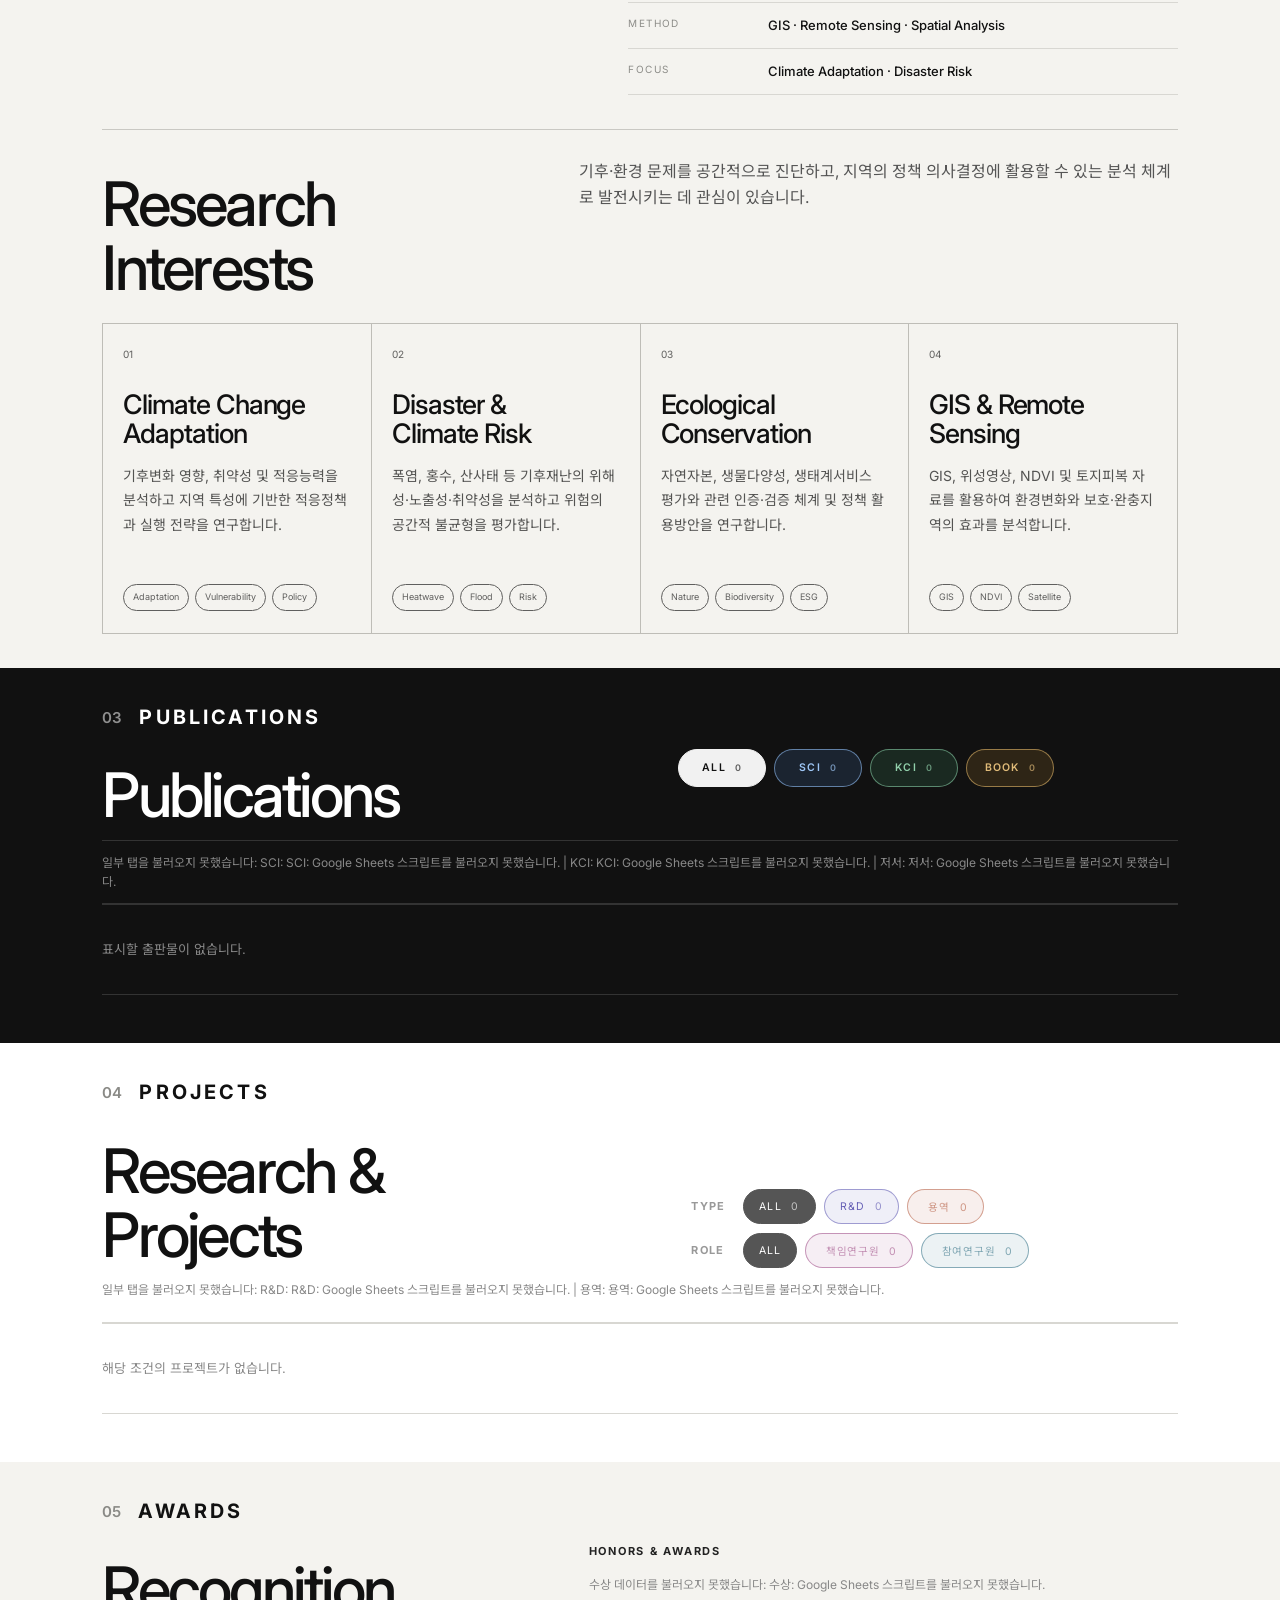
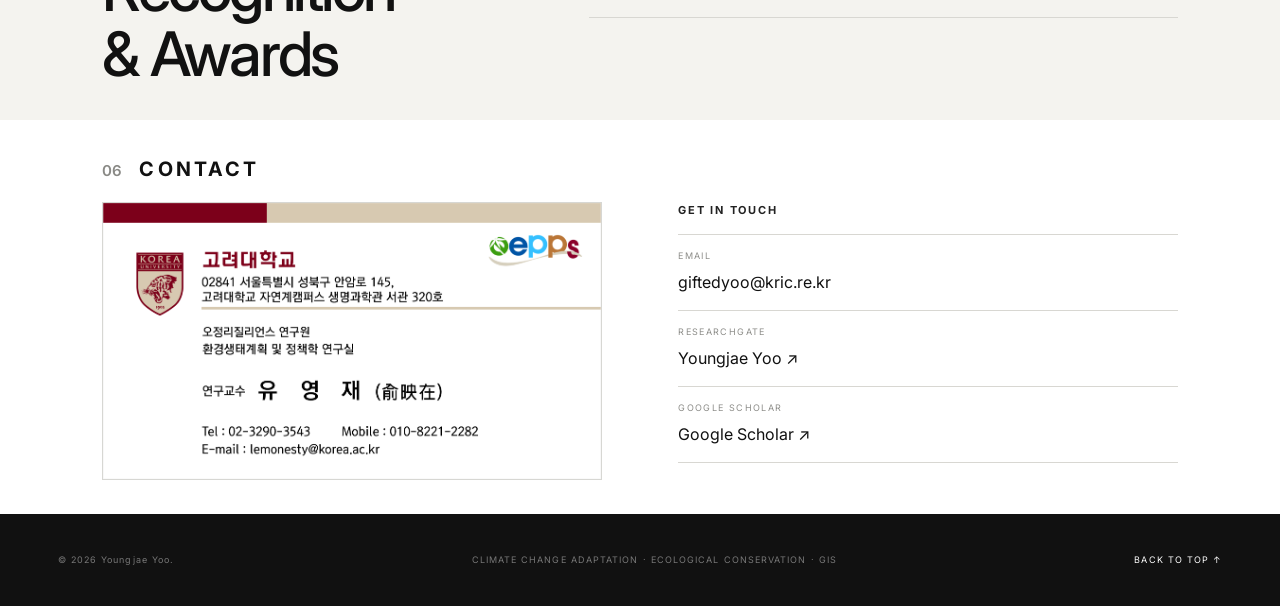
==== commit da5edaaa: "index.html" ====
--- a/index.html
+++ b/index.html
@@ -55,16 +55,16 @@
     <div class="hero-overlay"></div>
 
     <div class="hero-inner">
-      <p class="eyebrow">CLIMATE CHANGE ADAPTATION · ECOLOGICAL CONSERVATION · GIS</p>
+      <p class="eyebrow">CLIMATE CHANGE ADAPTATION · ECOLOGICAL CONSERVATION · PLANNING AND POLICY</p>
 
       <h1>
         Research for<br>
-        <span>Sustainable Living</span>
+        <span>Climate Resilience</span>
       </h1>
 
       <p class="hero-description" data-i18n-html="hero.description">
-        기후위기 적응, 재난·재해 위험, 환경정책 및 공간분석을 연구합니다.<br>
-        과학적 근거를 지역의 정책과 계획으로 연결하는 연구를 지향합니다.
+        기후위기에 따른 적응, 재난·재해 대응, 생태계 보전 등과 관련된 계획 및 정책을 연구합니다.<br>
+        과학적 근거를 지역의 정책과 계획으로 연결해 더 회복력 있는 미래를 만드는 연구를 지향합니다.
       </p>
 
       <div class="hero-buttons">
@@ -74,8 +74,8 @@
     </div>
 
     <div class="hero-meta">
-      <span>ENVIRONMENTAL POLICY RESEARCHER</span>
-      <span>SEOUL / GANGWON, REPUBLIC OF KOREA</span>
+      <span>ENVIRONMENTAL ECOLOGICAL PLANNING & POLICY</span>
+      <span>REPUBLIC OF KOREA</span>
     </div>
 
     <a href="#profile" class="scroll-indicator">
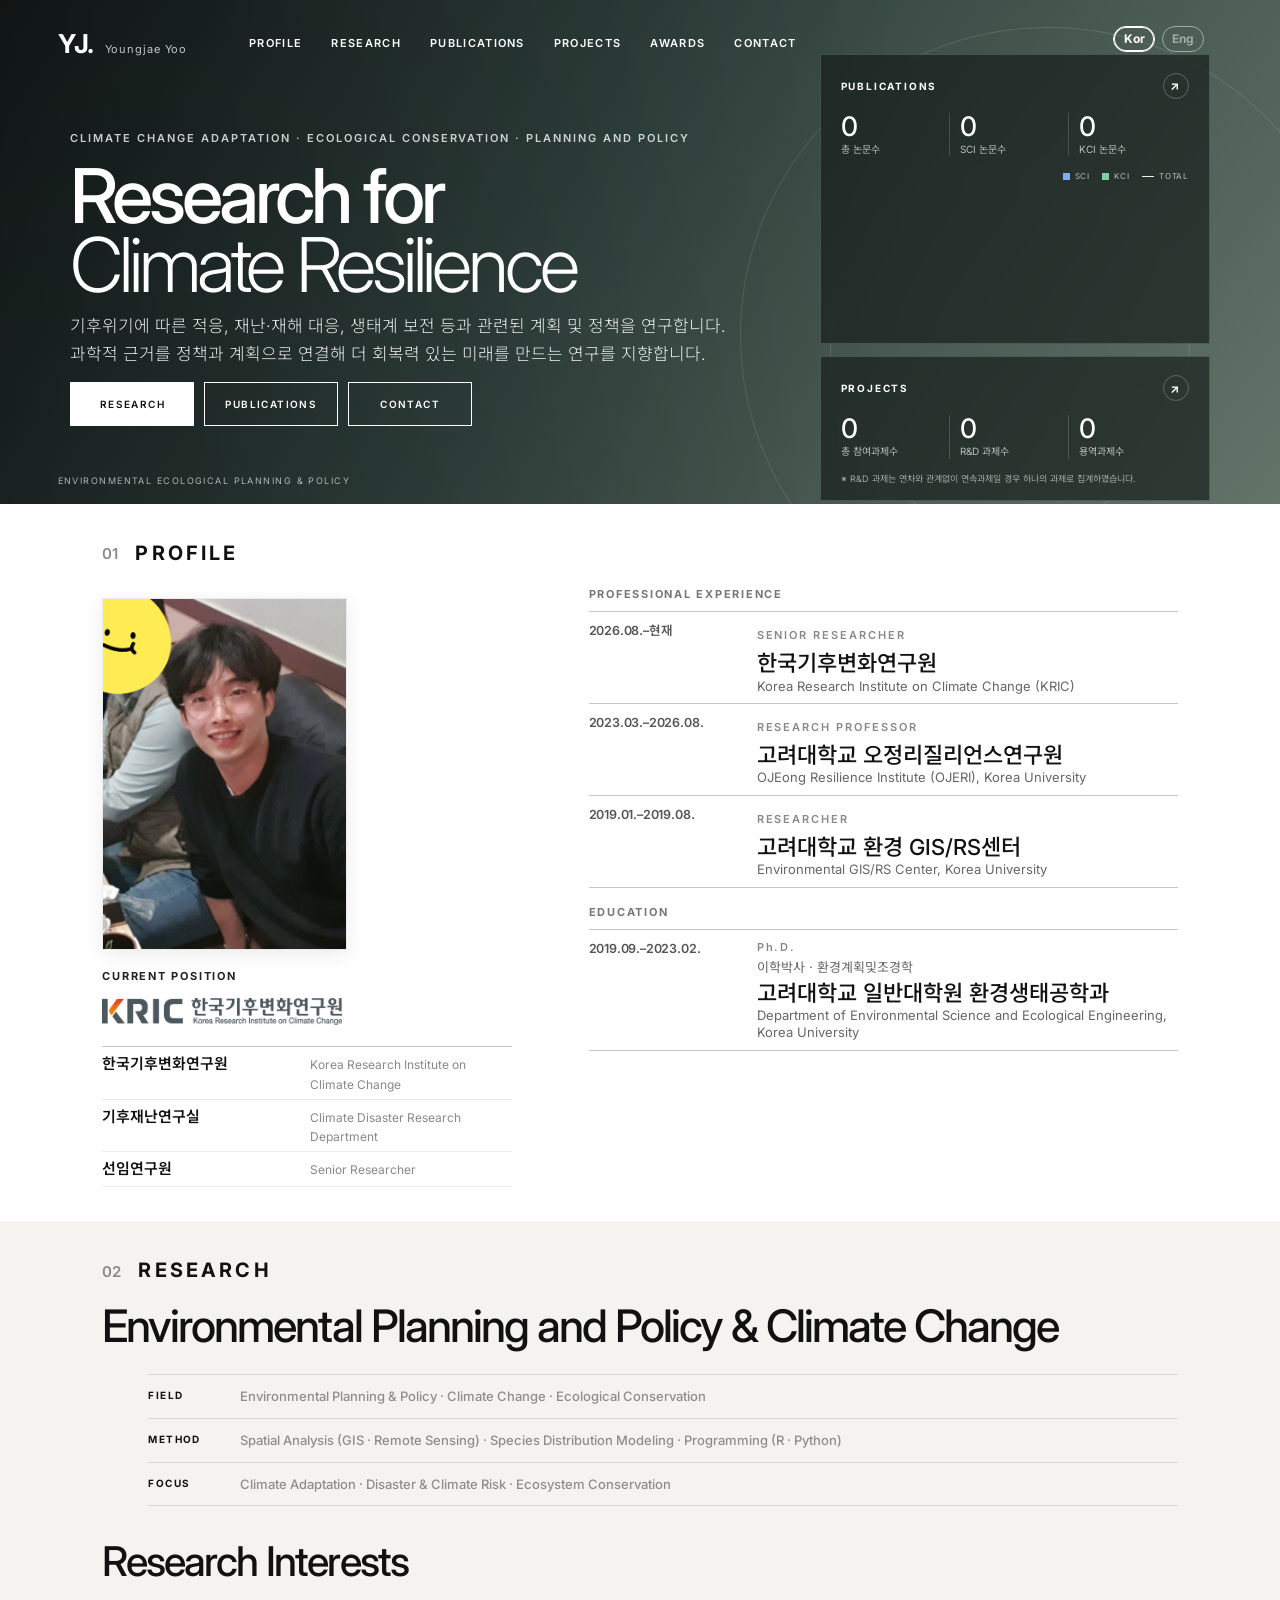
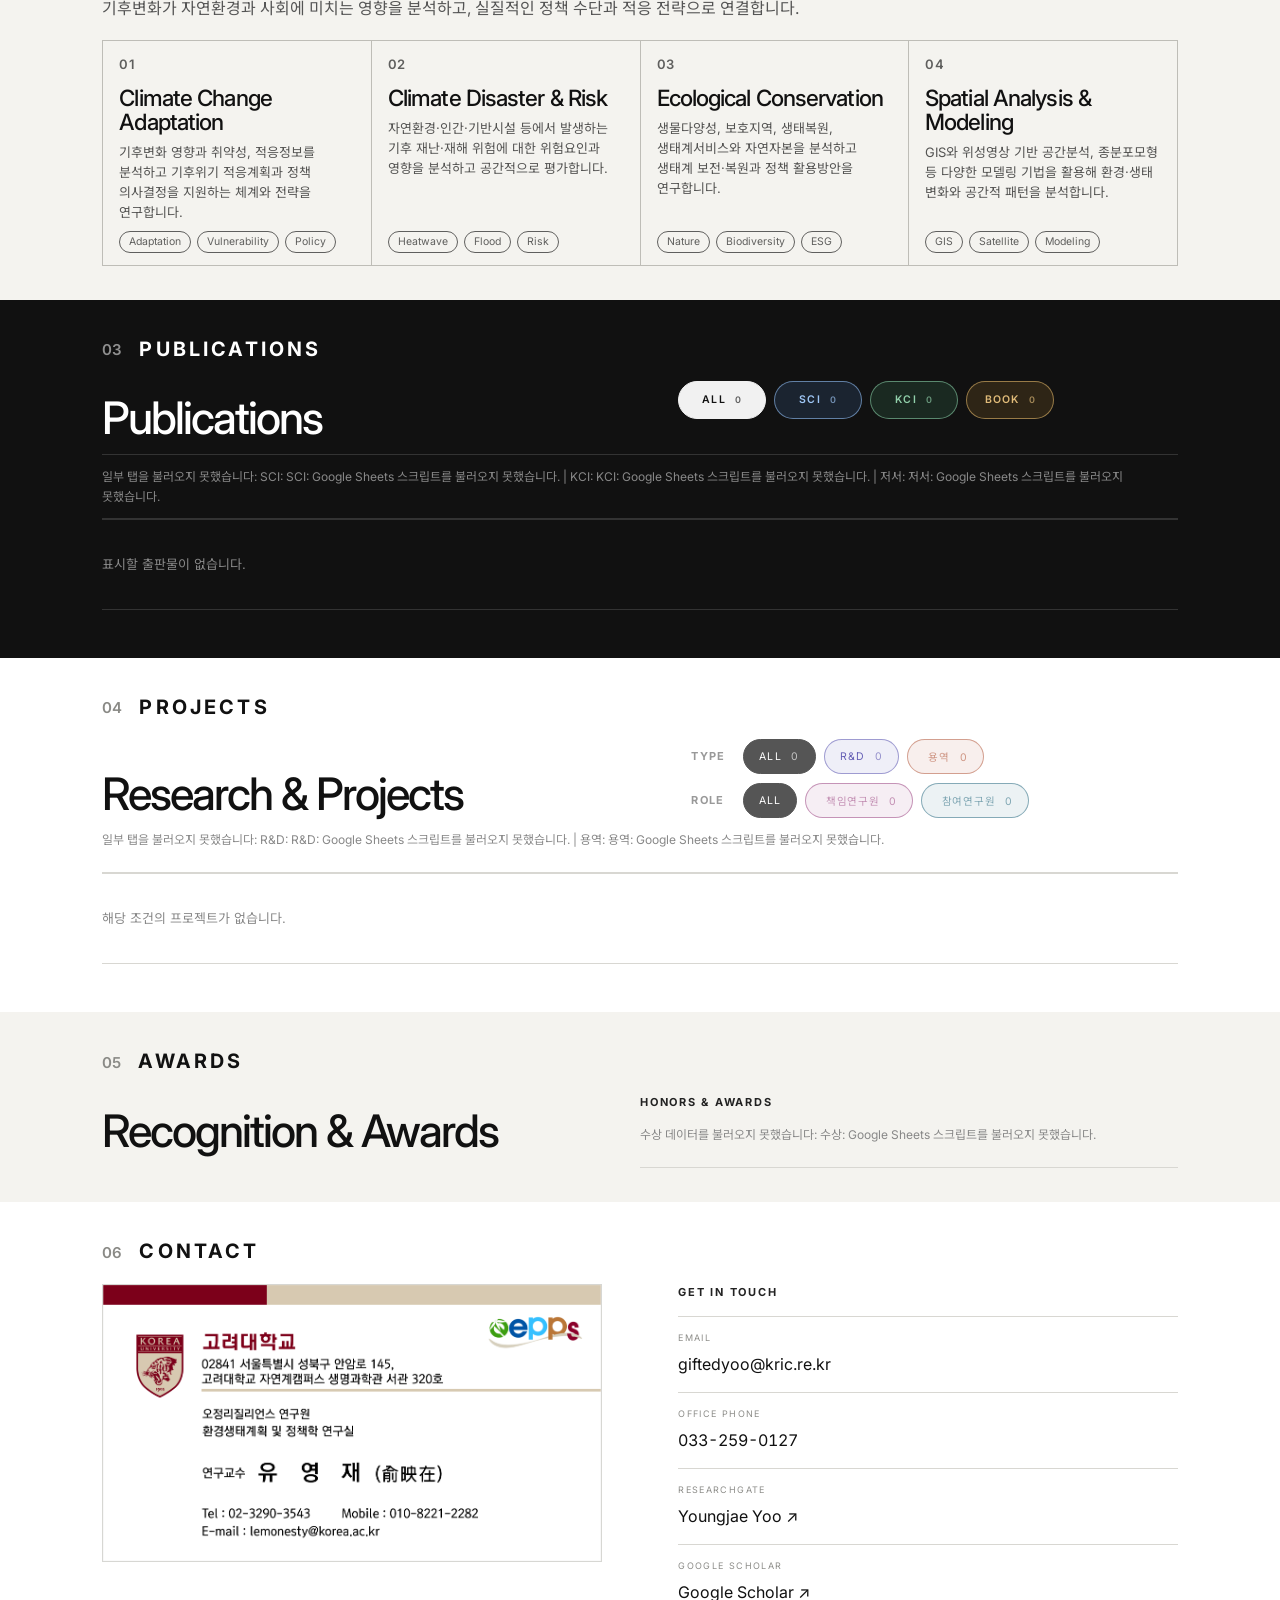
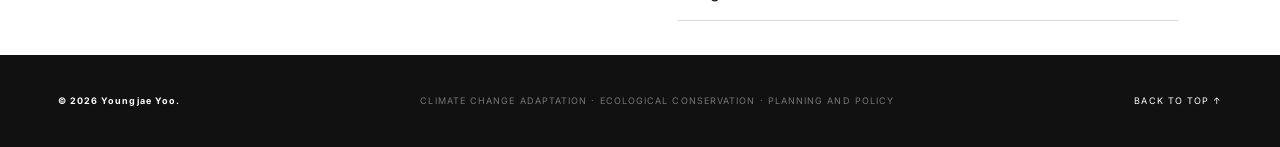
==== commit a9b2b419: "Add files via upload" ====
--- a/index.html
+++ b/index.html
@@ -30,9 +30,8 @@
   </nav>
 
   <div class="language-switch" aria-label="Language">
-    <button class="language-button active" type="button" data-lang="ko">KO</button>
-    <span>/</span>
-    <button class="language-button" type="button" data-lang="en">EN</button>
+    <button class="language-button active" type="button" data-lang="ko">Kor</button>
+    <button class="language-button" type="button" data-lang="en">Eng</button>
   </div>
 
   <button class="menu-button" id="menuButton" aria-label="모바일 메뉴 열기">
@@ -43,8 +42,8 @@
 <div class="mobile-nav" id="mobileNav">
   <a href="#profile">PROFILE</a>
   <a href="#research">RESEARCH</a>
+  <a href="#publications">PUBLICATIONS</a>
   <a href="#projects">PROJECTS</a>
-  <a href="#publications">PUBLICATIONS</a>
   <a href="#awards">AWARDS</a>
   <a href="#contact">CONTACT</a>
 </div>
@@ -55,33 +54,87 @@
     <div class="hero-overlay"></div>
 
     <div class="hero-inner">
-      <p class="eyebrow">CLIMATE CHANGE ADAPTATION · ECOLOGICAL CONSERVATION · PLANNING AND POLICY</p>
-
-      <h1>
-        Research for<br>
-        <span>Climate Resilience</span>
-      </h1>
-
-      <p class="hero-description" data-i18n-html="hero.description">
-        기후위기에 따른 적응, 재난·재해 대응, 생태계 보전 등과 관련된 계획 및 정책을 연구합니다.<br>
-        과학적 근거를 지역의 정책과 계획으로 연결해 더 회복력 있는 미래를 만드는 연구를 지향합니다.
-      </p>
-
-      <div class="hero-buttons">
-        <a class="button button-light" href="#research">RESEARCH</a>
-        <a class="button button-outline" href="#contact">CONTACT</a>
-      </div>
+      <div class="hero-copy">
+        <p class="eyebrow">CLIMATE CHANGE ADAPTATION · ECOLOGICAL CONSERVATION · PLANNING AND POLICY</p>
+
+        <h1>
+          Research for<br>
+          <span>Climate Resilience</span>
+        </h1>
+
+        <p class="hero-description" data-i18n-html="hero.description">
+          기후위기에 따른 적응, 재난·재해 대응, 생태계 보전 등과 관련된 계획 및 정책을 연구합니다.<br>
+          과학적 근거를 정책과 계획으로 연결해 더 회복력 있는 미래를 만드는 연구를 지향합니다.
+        </p>
+
+        <div class="hero-buttons">
+          <a class="button button-light" href="#research">RESEARCH</a>
+          <a class="button button-outline" href="#publications">PUBLICATIONS</a>
+          <a class="button button-outline" href="#contact">CONTACT</a>
+        </div>
+      </div>
+
+      <aside class="hero-overview" aria-label="Research overview">
+        <section class="overview-card overview-publications">
+          <div class="overview-card-head">
+            <span>PUBLICATIONS</span>
+            <a href="#publications" aria-label="Go to Publications">↗</a>
+          </div>
+
+          <div class="overview-stats overview-stats-publications">
+            <div class="overview-stat">
+              <strong id="homePubTotal">—</strong>
+              <span data-i18n="home.publications.total">총 논문수</span>
+            </div>
+            <div class="overview-stat">
+              <strong id="homePubSci">—</strong>
+              <span data-i18n="home.publications.sci">SCI 논문수</span>
+            </div>
+            <div class="overview-stat">
+              <strong id="homePubKci">—</strong>
+              <span data-i18n="home.publications.kci">KCI 논문수</span>
+            </div>
+          </div>
+
+          <div class="overview-chart-legend" aria-hidden="true">
+            <span><i class="legend-swatch legend-sci"></i>SCI</span>
+            <span><i class="legend-swatch legend-kci"></i>KCI</span>
+            <span><i class="legend-line"></i>TOTAL</span>
+          </div>
+          <div class="overview-chart-scroll">
+            <div id="homePublicationChart" class="overview-chart" aria-label="Annual SCI and KCI publications"></div>
+          </div>
+        </section>
+
+        <section class="overview-card overview-projects">
+          <div class="overview-card-head">
+            <span>PROJECTS</span>
+            <a href="#projects" aria-label="Go to Projects">↗</a>
+          </div>
+
+          <div class="overview-stats">
+            <div class="overview-stat">
+              <strong id="homeProjectTotal">—</strong>
+              <span data-i18n="home.projects.total">총 참여과제수</span>
+            </div>
+            <div class="overview-stat">
+              <strong id="homeProjectRnd">—</strong>
+              <span data-i18n="home.projects.rnd">R&amp;D 과제수</span>
+            </div>
+            <div class="overview-stat">
+              <strong id="homeProjectService">—</strong>
+              <span data-i18n="home.projects.service">용역과제수</span>
+            </div>
+          </div>
+
+          <p class="overview-note" data-i18n="home.projects.note">※ R&amp;D 과제는 연차와 관계없이 연속과제일 경우 하나의 과제로 집계하였습니다.</p>
+        </section>
+      </aside>
     </div>
 
     <div class="hero-meta">
       <span>ENVIRONMENTAL ECOLOGICAL PLANNING & POLICY</span>
-      <span>REPUBLIC OF KOREA</span>
-    </div>
-
-    <a href="#profile" class="scroll-indicator">
-      <span>SCROLL</span>
-      <span class="arrow">↓</span>
-    </a>
+    </div>
   </section>
 
 
@@ -139,7 +192,7 @@
               <div>
                 <span class="timeline-type">SENIOR RESEARCHER</span>
                 <h4 class="institution-ko">한국기후변화연구원</h4>
-                <p class="institution-en">Korea Research Institute on Climate Change</p>
+                <p class="institution-en">Korea Research Institute on Climate Change (KRIC)</p>
               </div>
             </div>
 
@@ -148,7 +201,7 @@
               <div>
                 <span class="timeline-type">RESEARCH PROFESSOR</span>
                 <h4 class="institution-ko">고려대학교 오정리질리언스연구원</h4>
-                <p class="institution-en">OJEong Resilience Institute, Korea University</p>
+                <p class="institution-en">OJEong Resilience Institute (OJERI), Korea University</p>
               </div>
             </div>
 
@@ -189,39 +242,21 @@
       <h2>RESEARCH</h2>
     </div>
 
-    <div class="profile-grid research-profile-grid">
-      <div class="profile-title">
-        <p class="mini-label">RESEARCH PROFILE</p>
-        <h3>
-          Environmental Policy<br>
-          & Climate Researcher
-        </h3>
-      </div>
-
-      <div class="profile-copy">
-        <p class="lead" data-i18n="research.profileLead">
-          환경정책과 공간계획을 기반으로 기후변화가 지역사회와 자연환경에 미치는 영향을 분석하고,
-          이를 실질적인 정책 수단과 적응 전략으로 연결하는 연구를 수행하고 있습니다.
-        </p>
-
-        <p data-i18n="research.profileBody">
-          주요 관심 분야는 기후위기 적응, 재난·재해 위험평가, GIS 및 위성영상 기반 환경변화 분석,
-          자연자본과 생태계서비스, 지역단위 환경정책입니다.
-        </p>
-
-        <div class="profile-facts">
-          <div>
-            <span>FIELD</span>
-            <strong>Environmental Policy & Planning</strong>
-          </div>
-          <div>
-            <span>METHOD</span>
-            <strong>GIS · Remote Sensing · Spatial Analysis</strong>
-          </div>
-          <div>
-            <span>FOCUS</span>
-            <strong>Climate Adaptation · Disaster Risk</strong>
-          </div>
+    <div class="research-profile-summary">
+      <h3>Environmental Planning and Policy &amp; Climate Change</h3>
+
+      <div class="profile-facts research-profile-facts">
+        <div>
+          <span>FIELD</span>
+          <strong>Environmental Planning &amp; Policy · Climate Change · Ecological Conservation</strong>
+        </div>
+        <div>
+          <span>METHOD</span>
+          <strong>Spatial Analysis (GIS · Remote Sensing) · Species Distribution Modeling · Programming (R · Python)</strong>
+        </div>
+        <div>
+          <span>FOCUS</span>
+          <strong>Climate Adaptation · Disaster &amp; Climate Risk · Ecosystem Conservation</strong>
         </div>
       </div>
     </div>
@@ -229,17 +264,16 @@
     <div class="research-intro research-interests-heading">
       <h3>Research Interests</h3>
       <p data-i18n="research.interestsBody">
-        기후·환경 문제를 공간적으로 진단하고,
-        지역의 정책 의사결정에 활용할 수 있는 분석 체계로 발전시키는 데 관심이 있습니다.
+        기후변화가 자연환경과 사회에 미치는 영향을 분석하고, 실질적인 정책 수단과 적응 전략으로 연결합니다.
       </p>
     </div>
 
     <div class="research-grid">
       <article class="research-card">
         <span class="card-number">01</span>
-        <h4>Climate Change<br>Adaptation</h4>
+        <h4>Climate Change Adaptation</h4>
         <p>
-          <span data-i18n="research.card1">기후변화 영향, 취약성 및 적응능력을 분석하고 지역 특성에 기반한 적응정책과 실행 전략을 연구합니다.</span>
+          <span data-i18n="research.card1">기후변화 영향과 취약성, 적응정보를 분석하고 기후위기 적응계획과 정책 의사결정을 지원하는 체계와 전략을 연구합니다.</span>
         </p>
         <div class="tags">
           <span>Adaptation</span><span>Vulnerability</span><span>Policy</span>
@@ -248,9 +282,9 @@
 
       <article class="research-card">
         <span class="card-number">02</span>
-        <h4>Disaster &<br>Climate Risk</h4>
+        <h4>Climate Disaster &amp; Risk</h4>
         <p>
-          <span data-i18n="research.card2">폭염, 홍수, 산사태 등 기후재난의 위해성·노출성·취약성을 분석하고 위험의 공간적 불균형을 평가합니다.</span>
+          <span data-i18n="research.card2">자연환경·인간·기반시설 등에서 발생하는 기후 재난·재해 위험에 대한 위험요인과 영향을 분석하고 공간적으로 평가합니다.</span>
         </p>
         <div class="tags">
           <span>Heatwave</span><span>Flood</span><span>Risk</span>
@@ -259,9 +293,9 @@
 
       <article class="research-card">
         <span class="card-number">03</span>
-        <h4>Ecological<br>Conservation</h4>
+        <h4>Ecological Conservation</h4>
         <p>
-          <span data-i18n="research.card4">자연자본, 생물다양성, 생태계서비스 평가와 관련 인증·검증 체계 및 정책 활용방안을 연구합니다.</span>
+          <span data-i18n="research.card4">생물다양성, 보호지역, 생태복원, 생태계서비스와 자연자본을 분석하고 생태계 보전·복원과 정책 활용방안을 연구합니다.</span>
         </p>
         <div class="tags">
           <span>Nature</span><span>Biodiversity</span><span>ESG</span>
@@ -270,12 +304,12 @@
 
       <article class="research-card">
         <span class="card-number">04</span>
-        <h4>GIS & Remote<br>Sensing</h4>
+        <h4>Spatial Analysis &amp; Modeling</h4>
         <p>
-          <span data-i18n="research.card3">GIS, 위성영상, NDVI 및 토지피복 자료를 활용하여 환경변화와 보호·완충지역의 효과를 분석합니다.</span>
+          <span data-i18n="research.card3">GIS와 위성영상 기반 공간분석, 종분포모형 등 다양한 모델링 기법을 활용해 환경·생태 변화와 공간적 패턴을 분석합니다.</span>
         </p>
         <div class="tags">
-          <span>GIS</span><span>NDVI</span><span>Satellite</span>
+          <span>GIS</span><span>Satellite</span><span>Modeling</span>
         </div>
       </article>
     </div>
@@ -349,7 +383,7 @@
 
     <div class="awards-layout">
       <div>
-        <h3>Recognition<br>& Awards</h3>
+        <h3>Recognition &amp; Awards</h3>
       </div>
       <div>
         <p class="mini-label emphasis-label awards-right-label">HONORS & AWARDS</p>
@@ -384,6 +418,11 @@
         </div>
 
         <div>
+          <span data-i18n="contact.phoneLabel">OFFICE PHONE</span>
+          <a href="tel:+82332590127" data-i18n="contact.phone">033-259-0127</a>
+        </div>
+
+        <div>
           <span>RESEARCHGATE</span>
           <a href="https://www.researchgate.net/profile/Youngjae-Yoo-4" target="_blank" rel="noopener noreferrer">Youngjae Yoo ↗</a>
         </div>
@@ -402,7 +441,7 @@
 
 <footer>
   <div>© 2026 Youngjae Yoo.</div>
-  <div>CLIMATE CHANGE ADAPTATION · ECOLOGICAL CONSERVATION · GIS</div>
+  <div>CLIMATE CHANGE ADAPTATION · ECOLOGICAL CONSERVATION · PLANNING AND POLICY</div>
   <a href="#main">BACK TO TOP ↑</a>
 </footer>
 
--- a/style.css
+++ b/style.css
@@ -3275,3 +3275,945 @@
 body.lang-en .profile-section .education-content > .timeline-type {
   margin-bottom: 2px;
 }
+
+
+/* =========================================================
+   HOME OVERVIEW DASHBOARD
+========================================================= */
+.hero-inner {
+  padding: 0 5.5vw 7vh;
+  display: grid;
+  grid-template-columns: minmax(0, 1.35fr) minmax(390px, .65fr);
+  align-items: center;
+  gap: clamp(34px, 4vw, 78px);
+}
+
+.hero-copy {
+  min-width: 0;
+}
+
+.hero-copy h1 {
+  max-width: none;
+  font-size: clamp(58px, 6.4vw, 112px);
+}
+
+.hero-copy .hero-description {
+  max-width: 690px;
+}
+
+.hero-buttons .button {
+  min-width: 124px;
+}
+
+.hero-overview {
+  position: relative;
+  z-index: 3;
+  display: grid;
+  gap: 12px;
+  width: 100%;
+  max-width: 610px;
+  justify-self: end;
+}
+
+.overview-card {
+  background: rgba(17, 24, 22, .62);
+  border: 1px solid rgba(255, 255, 255, .18);
+  backdrop-filter: blur(12px);
+  -webkit-backdrop-filter: blur(12px);
+  padding: 18px 20px 16px;
+  color: #fff;
+}
+
+.overview-card-head {
+  display: flex;
+  align-items: center;
+  justify-content: space-between;
+  margin-bottom: 14px;
+  font-size: 10px;
+  letter-spacing: .18em;
+  font-weight: 700;
+}
+
+.overview-card-head a {
+  width: 26px;
+  height: 26px;
+  display: inline-flex;
+  align-items: center;
+  justify-content: center;
+  border: 1px solid rgba(255,255,255,.25);
+  border-radius: 50%;
+  font-size: 12px;
+  transition: .2s ease;
+}
+
+.overview-card-head a:hover {
+  background: #fff;
+  color: #17201e;
+}
+
+.overview-stats {
+  display: grid;
+  grid-template-columns: repeat(3, minmax(0, 1fr));
+  gap: 10px;
+}
+
+.overview-stat {
+  min-width: 0;
+  padding-right: 10px;
+  border-right: 1px solid rgba(255,255,255,.16);
+}
+
+.overview-stat:last-child {
+  border-right: 0;
+  padding-right: 0;
+}
+
+.overview-stat strong {
+  display: block;
+  margin-bottom: 3px;
+  font-family: "Inter", sans-serif;
+  font-size: clamp(25px, 2.1vw, 35px);
+  line-height: 1;
+  font-weight: 500;
+  letter-spacing: -.04em;
+}
+
+.overview-stat span {
+  display: block;
+  font-size: 10px;
+  line-height: 1.35;
+  color: rgba(255,255,255,.68);
+}
+
+.overview-chart-legend {
+  margin-top: 14px;
+  display: flex;
+  justify-content: flex-end;
+  gap: 13px;
+  font-size: 8px;
+  letter-spacing: .08em;
+  color: rgba(255,255,255,.68);
+}
+
+.overview-chart-legend span {
+  display: inline-flex;
+  align-items: center;
+  gap: 5px;
+}
+
+.legend-swatch {
+  display: inline-block;
+  width: 7px;
+  height: 7px;
+}
+
+.legend-sci { background: rgba(128, 181, 255, .95); }
+.legend-kci { background: rgba(134, 213, 172, .95); }
+.legend-line {
+  display: inline-block;
+  width: 12px;
+  height: 0;
+  border-top: 1.5px solid rgba(255,255,255,.92);
+}
+
+.overview-chart-scroll {
+  margin-top: 2px;
+  overflow-x: auto;
+  overflow-y: hidden;
+  scrollbar-width: thin;
+  scrollbar-color: rgba(255,255,255,.28) transparent;
+}
+
+.overview-chart {
+  min-height: 142px;
+}
+
+.overview-chart-svg {
+  display: block;
+  min-width: 100%;
+}
+
+.overview-grid-line {
+  stroke: rgba(255,255,255,.09);
+  stroke-width: 1;
+}
+
+.overview-bar-sci { fill: rgba(128, 181, 255, .92); }
+.overview-bar-kci { fill: rgba(134, 213, 172, .92); }
+.overview-total-line {
+  fill: none;
+  stroke: rgba(255,255,255,.95);
+  stroke-width: 1.5;
+  stroke-linecap: round;
+  stroke-linejoin: round;
+}
+.overview-total-dot { fill: #fff; }
+.overview-year-label {
+  fill: rgba(255,255,255,.55);
+  font-size: 8px;
+  font-family: "Inter", sans-serif;
+}
+.overview-total-label {
+  fill: rgba(255,255,255,.9);
+  font-size: 8px;
+  font-family: "Inter", sans-serif;
+  font-weight: 600;
+}
+
+.overview-projects {
+  padding-bottom: 15px;
+}
+
+.overview-note {
+  margin-top: 13px;
+  font-size: 9px;
+  line-height: 1.55;
+  color: rgba(255,255,255,.58);
+}
+
+/* Contact phone follows the same typography as the other contact values. */
+.contact-info a[data-i18n="contact.phone"] {
+  font-variant-numeric: tabular-nums;
+}
+
+@media (max-width: 1180px) {
+  .hero-inner {
+    grid-template-columns: minmax(0, 1.15fr) minmax(360px, .85fr);
+    gap: 28px;
+  }
+  .hero-copy h1 {
+    font-size: clamp(52px, 6vw, 84px);
+  }
+}
+
+@media (max-width: 980px) {
+  .hero {
+    height: auto;
+    min-height: 100vh;
+    overflow: visible;
+  }
+  .hero-inner {
+    min-height: 100vh;
+    padding: 125px 7vw 92px;
+    grid-template-columns: 1fr;
+    align-content: center;
+    gap: 44px;
+  }
+  .hero-copy h1 {
+    font-size: clamp(54px, 10vw, 94px);
+  }
+  .hero-overview {
+    max-width: none;
+    grid-template-columns: minmax(0, 1.15fr) minmax(300px, .85fr);
+  }
+  .hero-meta,
+  .scroll-indicator {
+    display: none;
+  }
+}
+
+@media (max-width: 700px) {
+  .hero-inner {
+    padding: 112px 6vw 64px;
+    gap: 34px;
+  }
+  .hero-copy h1 {
+    font-size: clamp(45px, 13vw, 72px);
+  }
+  .hero-description {
+    font-size: 14px;
+    line-height: 1.75;
+  }
+  .hero-buttons {
+    flex-wrap: wrap;
+  }
+  .hero-buttons .button {
+    min-width: 0;
+    flex: 1 1 30%;
+    padding: 0 10px;
+  }
+  .hero-overview {
+    grid-template-columns: 1fr;
+  }
+  .overview-card {
+    padding: 17px 16px 15px;
+  }
+  .overview-stat strong {
+    font-size: 27px;
+  }
+  .overview-chart-scroll {
+    margin-right: -6px;
+  }
+}
+
+
+/* =========================================================
+   RESEARCH CONTENT REFINEMENT — latest cumulative update
+========================================================= */
+
+/* Research Interest card numbering: slightly larger */
+.research-card .card-number {
+  font-size: 13px !important;
+  font-weight: 600;
+  letter-spacing: .04em;
+}
+
+/* Research Interest tags: larger, while keeping the pill shape */
+.research-card .tags span {
+  padding: 6px 11px;
+  font-size: 11px !important;
+  line-height: 1.15;
+}
+
+/* Long method/field strings should remain readable instead of feeling cramped. */
+.research-section .profile-facts strong {
+  line-height: 1.45;
+}
+
+
+/* =========================================================
+   V3 — FINAL RESPONSIVE HERO OVERFLOW FIX
+========================================================= */
+
+@media (max-width: 980px) {
+  .hero {
+    height: auto !important;
+    min-height: 100vh !important;
+    overflow: visible !important;
+  }
+
+  .hero-inner {
+    height: auto !important;
+    min-height: 100vh !important;
+    padding: 112px 7vw 68px !important;
+    grid-template-columns: 1fr !important;
+    align-content: start !important;
+    gap: 38px !important;
+  }
+
+  .hero-overview {
+    position: static !important;
+    inset: auto !important;
+    transform: none !important;
+    width: 100% !important;
+    max-width: none !important;
+    justify-self: stretch !important;
+  }
+}
+
+@media (max-width: 820px) {
+  .hero {
+    height: auto !important;
+    min-height: 100vh !important;
+  }
+
+  .hero-inner {
+    height: auto !important;
+    min-height: 100vh !important;
+    padding: 96px 6vw 56px !important;
+    gap: 30px !important;
+  }
+}
+
+@media (max-width: 700px) {
+  .hero-inner {
+    padding: 92px 6vw 50px !important;
+  }
+
+  .hero-overview {
+    grid-template-columns: 1fr !important;
+  }
+}
+
+
+/* =========================================================
+   V4 — TYPOGRAPHY / RESEARCH INTERESTS / FOOTER REFINEMENTS
+========================================================= */
+
+/* Remove the hero SCROLL indicator at all viewport widths. */
+.scroll-indicator {
+  display: none !important;
+}
+
+/* Korean text should wrap by words/phrases rather than individual Hangul characters. */
+html,
+body,
+button,
+input,
+textarea,
+select {
+  word-break: keep-all;
+}
+
+body {
+  overflow-wrap: break-word;
+}
+
+/* URLs and very long link strings may still break when necessary. */
+a {
+  overflow-wrap: anywhere;
+}
+
+/* Research Interests heading: slightly calmer scale. */
+.research-interests-heading h3 {
+  font-size: clamp(27px, 3.2vw, 46px) !important;
+}
+
+/* Research Interests cards: reduce vertical whitespace and title scale. */
+.research-card {
+  min-height: 260px !important;
+  padding: 17px 18px 16px !important;
+}
+
+.research-card .card-number {
+  margin-bottom: 18px !important;
+}
+
+.research-card h4 {
+  font-size: clamp(20px, 1.75vw, 28px) !important;
+  line-height: 1.08 !important;
+}
+
+.research-card p {
+  margin-top: 12px !important;
+  font-size: 13px !important;
+  line-height: 1.62 !important;
+}
+
+.research-card .tags {
+  padding-top: 13px !important;
+}
+
+.research-card .tags span {
+  padding: 5px 10px !important;
+  font-size: 10.5px !important;
+}
+
+/* Make the copyright more prominent without overpowering the footer. */
+footer > div:first-child {
+  font-weight: 700;
+  color: #a7a7a7;
+}
+
+/* Keep compact research cards comfortable on smaller screens. */
+@media (max-width: 980px) {
+  .research-card {
+    min-height: 235px !important;
+  }
+}
+
+@media (max-width: 700px) {
+  .research-card {
+    min-height: 0 !important;
+    padding: 16px 16px 15px !important;
+  }
+
+  .research-card .card-number {
+    margin-bottom: 14px !important;
+  }
+}
+
+
+/* =========================================================
+   V5 — RESEARCH SUMMARY RESTRUCTURE
+========================================================= */
+
+.research-profile-summary {
+  margin-bottom: 34px;
+}
+
+.research-profile-summary h3 {
+  margin: 0 0 24px;
+  font-size: clamp(30px, 3.5vw, 54px);
+  line-height: 1.05;
+  letter-spacing: -.045em;
+  font-weight: 500;
+  white-space: nowrap;
+}
+
+.research-profile-facts {
+  margin-top: 0 !important;
+}
+
+.research-profile-facts > div {
+  grid-template-columns: 92px minmax(0, 1fr);
+}
+
+/* Keep the long research title on one line when there is room,
+   but allow normal wrapping on narrow screens so it never overflows. */
+@media (max-width: 980px) {
+  .research-profile-summary h3 {
+    white-space: normal;
+    font-size: clamp(28px, 5.5vw, 46px);
+  }
+}
+
+@media (max-width: 700px) {
+  .research-profile-summary {
+    margin-bottom: 26px;
+  }
+
+  .research-profile-summary h3 {
+    margin-bottom: 18px;
+  }
+
+  .research-profile-facts > div {
+    grid-template-columns: 1fr;
+    gap: 4px;
+  }
+}
+
+/* Copyright in white */
+footer > div:first-child {
+  color: #fff !important;
+  font-weight: 700;
+}
+
+
+/* =========================================================
+   V6 — SECTION FEATURE TITLE SCALE ALIGNMENT
+   Match 03/04/05 feature headings to the main RESEARCH title.
+========================================================= */
+
+.publications-top h3,
+.projects-top h3,
+.awards-layout > div:first-child h3 {
+  font-size: clamp(30px, 3.5vw, 54px) !important;
+}
+
+@media (max-width: 980px) {
+  .publications-top h3,
+  .projects-top h3,
+  .awards-layout > div:first-child h3 {
+    font-size: clamp(28px, 5.5vw, 46px) !important;
+  }
+}
+
+
+/* =========================================================
+   V7 — RESEARCH FACTS / INTERESTS / AWARDS DENSITY
+========================================================= */
+
+/* FIELD / METHOD / FOCUS: labels black, values use the previous label gray. */
+.research-profile-facts {
+  padding-left: 18px;
+}
+
+.research-profile-facts > div {
+  grid-template-columns: 74px minmax(0, 1fr) !important;
+  gap: 18px !important;
+}
+
+.research-profile-facts span {
+  color: var(--black) !important;
+  font-weight: 700;
+}
+
+.research-profile-facts strong {
+  color: var(--gray) !important;
+  font-weight: 500;
+}
+
+/* Give the Research Interests description more horizontal room.
+   On wide screens the current Korean sentence stays on one line. */
+.research-interests-heading {
+  grid-template-columns: minmax(260px, .58fr) minmax(0, 1.42fr) !important;
+  gap: 4vw !important;
+}
+
+.research-interests-heading p {
+  max-width: none !important;
+}
+
+@media (min-width: 1100px) {
+  .research-interests-heading p {
+    white-space: nowrap;
+  }
+}
+
+/* Compress the four Research Interests cards vertically as far as is
+   comfortable without crowding the text. */
+.research-card {
+  min-height: 220px !important;
+  padding: 13px 16px 12px !important;
+}
+
+.research-card .card-number {
+  margin-bottom: 11px !important;
+}
+
+.research-card h4 {
+  margin: 0 !important;
+}
+
+.research-card p {
+  margin-top: 8px !important;
+  line-height: 1.55 !important;
+}
+
+.research-card .tags {
+  padding-top: 8px !important;
+}
+
+.research-card .tags span {
+  padding: 4px 9px !important;
+}
+
+/* AWARDS: keep Recognition & Awards on one line whenever the layout
+   remains two-column. Give the heading enough width and reduce the gap. */
+.awards-layout {
+  grid-template-columns: minmax(380px, .95fr) minmax(0, 1.05fr) !important;
+  gap: 4vw !important;
+}
+
+.awards-layout > div:first-child h3 {
+  white-space: nowrap;
+}
+
+@media (max-width: 980px) {
+  .research-profile-facts {
+    padding-left: 10px;
+  }
+
+  .research-interests-heading p {
+    white-space: normal;
+  }
+
+  .research-card {
+    min-height: 205px !important;
+  }
+
+  .awards-layout {
+    grid-template-columns: 1fr !important;
+    gap: 28px !important;
+  }
+
+  .awards-layout > div:first-child h3 {
+    white-space: normal;
+  }
+}
+
+@media (max-width: 700px) {
+  .research-profile-facts {
+    padding-left: 0;
+  }
+
+  .research-profile-facts > div {
+    grid-template-columns: 1fr !important;
+    gap: 4px !important;
+  }
+
+  .research-card {
+    min-height: 0 !important;
+    padding: 13px 15px 12px !important;
+  }
+}
+
+
+/* =========================================================
+   V8 — RESEARCH ALIGNMENT / EXPERIENCE ABBREVIATIONS
+========================================================= */
+
+/* Move FIELD / METHOD / FOCUS farther to the right on wide screens. */
+.research-profile-facts {
+  padding-left: 46px !important;
+}
+
+/* Align the Research Interests description with the lower edge/baseline
+   of the heading instead of placing it too high. */
+.research-interests-heading {
+  align-items: end !important;
+}
+
+.research-interests-heading h3,
+.research-interests-heading p {
+  margin-bottom: 0 !important;
+}
+
+/* Research-card titles should use available width naturally:
+   one line when it fits, wrapping only when needed. */
+.research-card h4 {
+  white-space: normal !important;
+  overflow-wrap: normal !important;
+  word-break: keep-all !important;
+  text-wrap: wrap;
+}
+
+@media (max-width: 980px) {
+  .research-profile-facts {
+    padding-left: 28px !important;
+  }
+}
+
+@media (max-width: 700px) {
+  .research-profile-facts {
+    padding-left: 0 !important;
+  }
+
+  .research-interests-heading {
+    align-items: start !important;
+  }
+}
+
+
+/* =========================================================
+   V9 — RESEARCH DIVIDERS / INTERESTS STACKING
+========================================================= */
+
+/* The top divider above FIELD should start/end exactly like the
+   FIELD–METHOD and METHOD–FOCUS dividers. */
+.research-profile-facts {
+  border-top: 0 !important;
+}
+
+.research-profile-facts > div:first-child {
+  border-top: 1px solid var(--line);
+}
+
+/* Remove the divider below FOCUS. */
+.research-profile-facts > div:last-child {
+  border-bottom: 0 !important;
+}
+
+/* Remove the long divider between the profile facts and Research Interests. */
+.research-interests-heading {
+  border-top: 0 !important;
+  padding-top: 0 !important;
+
+  /* Place the description below the heading instead of to its right. */
+  display: block !important;
+}
+
+.research-interests-heading h3 {
+  margin: 0 !important;
+}
+
+.research-interests-heading p {
+  margin: 12px 0 0 !important;
+  max-width: none !important;
+  white-space: normal !important;
+}
+
+/* Keep a clear but compact transition into the cards. */
+.research-interests-heading {
+  margin-bottom: 18px !important;
+}
+
+@media (max-width: 700px) {
+  .research-interests-heading p {
+    margin-top: 10px !important;
+  }
+}
+
+
+/* =========================================================
+   V10 — RESTORE FOCUS BOTTOM DIVIDER
+========================================================= */
+
+/* Keep the short divider directly below FOCUS. */
+.research-profile-facts > div:last-child {
+  border-bottom: 1px solid var(--line) !important;
+}
+
+/* The separate long divider above Research Interests remains removed. */
+.research-interests-heading {
+  border-top: 0 !important;
+}
+
+
+/* =========================================================
+   V11 — LANGUAGE SWITCH
+========================================================= */
+
+.language-switch {
+  gap: 7px !important;
+  font-size: 12px !important;
+  letter-spacing: .04em !important;
+}
+
+.language-switch > span {
+  display: none !important;
+}
+
+.language-button {
+  min-width: 42px;
+  padding: 6px 9px !important;
+  border: 1px solid currentColor !important;
+  border-radius: 999px;
+  background: transparent !important;
+  font-size: 12px !important;
+  line-height: 1;
+  font-weight: 700 !important;
+  opacity: .48;
+  transition:
+    opacity .2s ease,
+    background .2s ease,
+    box-shadow .2s ease;
+}
+
+.language-button:hover {
+  opacity: .78;
+}
+
+.language-button.active {
+  opacity: 1 !important;
+  box-shadow: inset 0 0 0 1px currentColor;
+}
+
+@media (max-width: 820px) {
+  .language-switch {
+    gap: 5px !important;
+  }
+
+  .language-button {
+    min-width: 39px;
+    padding: 6px 8px !important;
+    font-size: 11.5px !important;
+  }
+}
+
+
+/* =========================================================
+   V12 — LANGUAGE SWITCH VERTICAL POSITION
+========================================================= */
+
+/* Lift Kor / Eng slightly within the header so it stays visually
+   clear of the hero overview/chart area. */
+.language-switch {
+  transform: translateY(-5px);
+}
+
+@media (max-width: 820px) {
+  .language-switch {
+    transform: translateY(-3px);
+  }
+}
+
+
+/* =========================================================
+   V13 — PUBLICATIONS CONTRAST
+========================================================= */
+
+/* Make publication years slightly brighter on the dark section. */
+.publications-section .pub-year {
+  color: #a8a8a8 !important;
+}
+
+/* Make the co-first-author pill clearly visible on the dark background. */
+.publications-section .cofirst-author-note {
+  background: #fff !important;
+  border-color: #fff !important;
+  color: #111 !important;
+}
+
+
+/* =========================================================
+   V14 — CO-FIRST AUTHOR EMPHASIS
+========================================================= */
+
+.publications-section .cofirst-author-note {
+  font-weight: 800 !important;
+}
+
+
+/* =========================================================
+   V16 — HERO DESCRIPTION LINE BEHAVIOR
+========================================================= */
+
+/* Keep the intended sentence break, while giving the copy enough width
+   that each sentence does not wrap unnecessarily on desktop. */
+.hero-description,
+.hero-copy p,
+.hero-text p,
+[data-i18n="hero.description"] {
+  max-width: 980px !important;
+  width: min(980px, 100%) !important;
+}
+
+@media (max-width: 1100px) {
+  .hero-description,
+  .hero-copy p,
+  .hero-text p,
+  [data-i18n="hero.description"] {
+    max-width: 100% !important;
+    width: 100% !important;
+  }
+}
+
+
+/* =========================================================
+   V17 — RESPONSIVE HOME CHART + CO-FIRST AUTHOR READABILITY
+========================================================= */
+
+/* Prevent the publication overview chart from clipping on the right
+   when the hero card becomes narrower. */
+.overview-chart-scroll {
+  width: 100% !important;
+  max-width: 100% !important;
+  overflow-x: hidden !important;
+}
+
+.overview-chart {
+  width: 100% !important;
+  min-width: 0 !important;
+  max-width: 100% !important;
+}
+
+.overview-chart-svg {
+  display: block;
+  width: 100% !important;
+  max-width: 100% !important;
+  height: auto !important;
+}
+
+/* Remove narrow-screen offsets that can push the chart beyond the card. */
+@media (max-width: 980px) {
+  .overview-chart-scroll,
+  .overview-chart {
+    margin-right: 0 !important;
+    padding-right: 0 !important;
+  }
+}
+
+/* Slightly enlarge the co-first-author pill text while retaining
+   the white pill / dark text contrast introduced earlier. */
+.publications-section .cofirst-author-note {
+  font-size: 10px !important;
+  font-weight: 800 !important;
+  line-height: 1.2 !important;
+}
+
+
+/* =========================================================
+   V18 — PUBLICATION AUTHOR ROLE BADGES
+========================================================= */
+
+/* Role badges now appear immediately before Youngjae Yoo's name. */
+.publications-section .author-role-note {
+  display: inline-block;
+  margin: 0 5px 0 0;
+  padding: 2px 7px;
+  border: 1px solid #fff;
+  border-radius: 999px;
+  background: #fff;
+  color: #111;
+  font-size: 10px;
+  font-weight: 800;
+  line-height: 1.2;
+  letter-spacing: .02em;
+  vertical-align: 1px;
+  white-space: nowrap;
+}
+
+
+/* =========================================================
+   V19 — AUTHOR ROLE BADGE POSITION + ACCENT
+========================================================= */
+
+/* Put author-role badges at the very beginning of the author line. */
+.publications-section .author-role-note {
+  background: #f2c14e !important;
+  border-color: #f2c14e !important;
+  color: #111 !important;
+  box-shadow: 0 0 0 1px rgba(242, 193, 78, .18);
+}
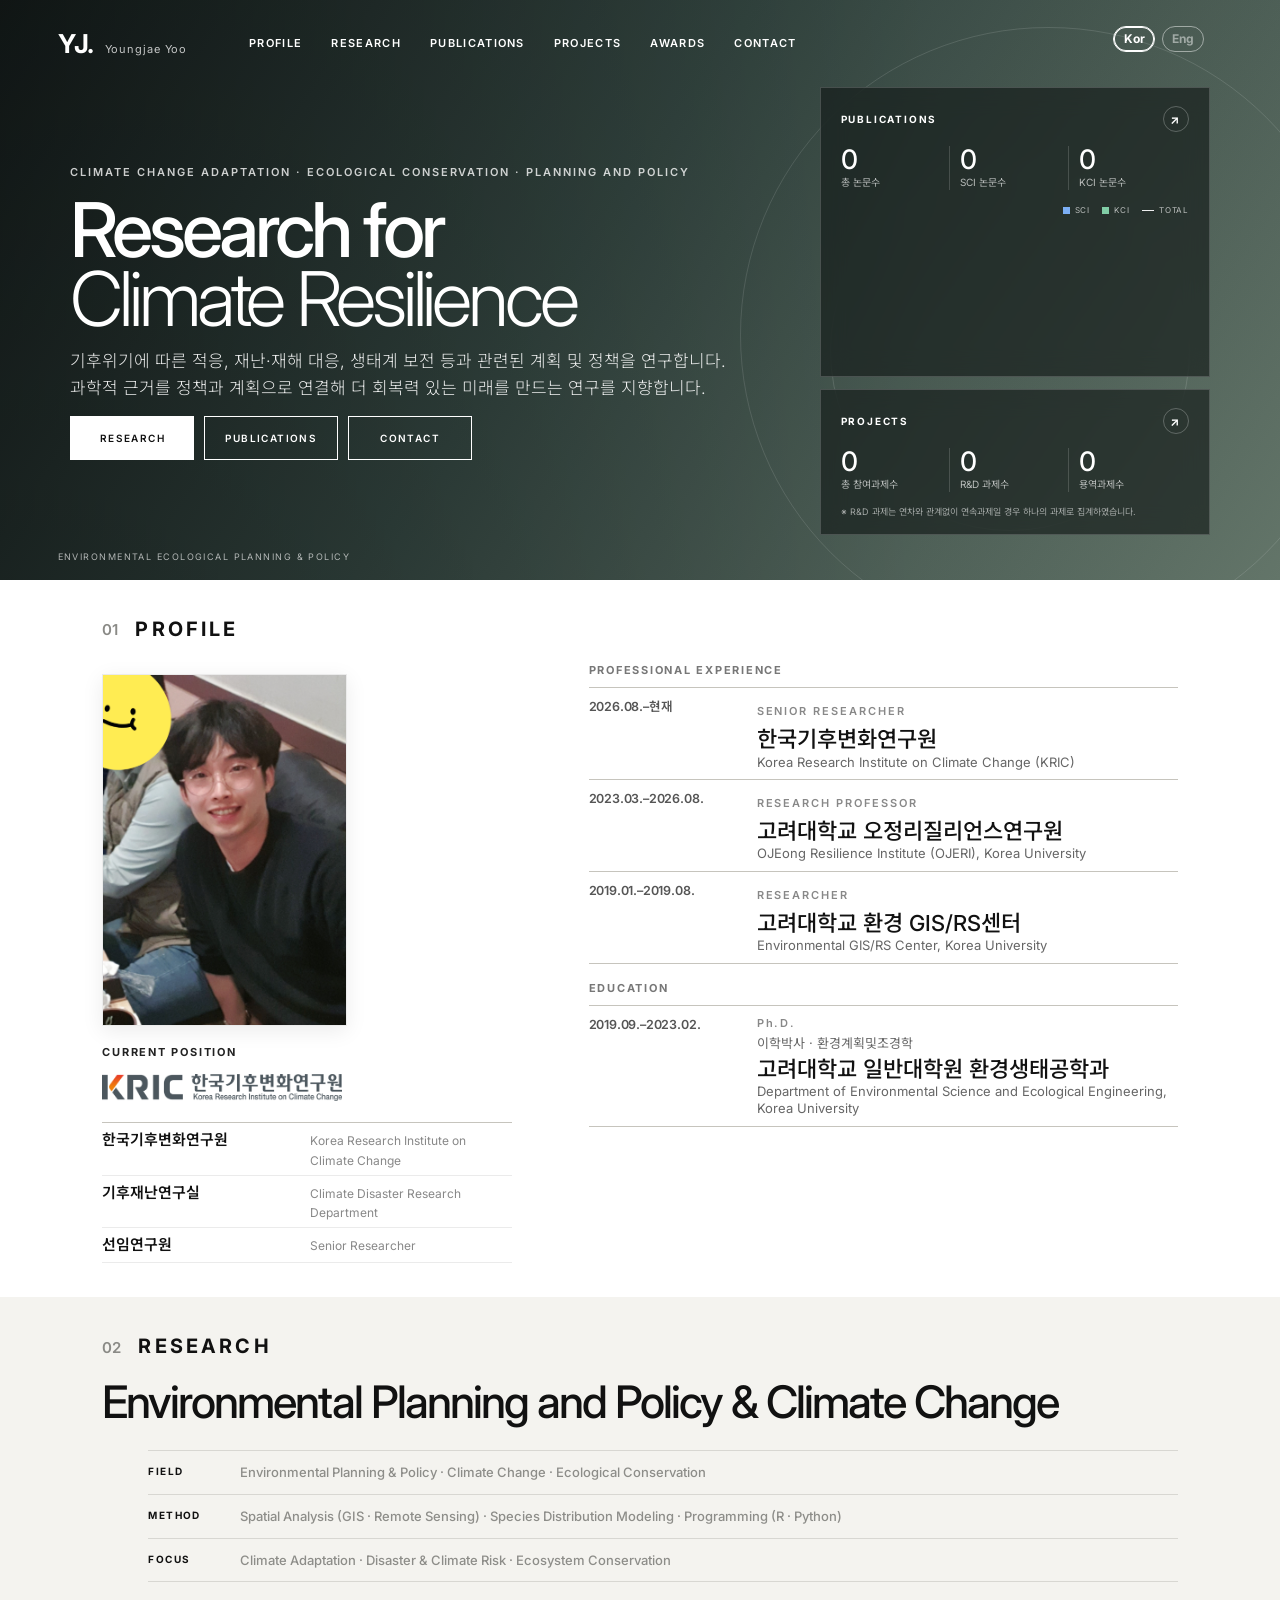
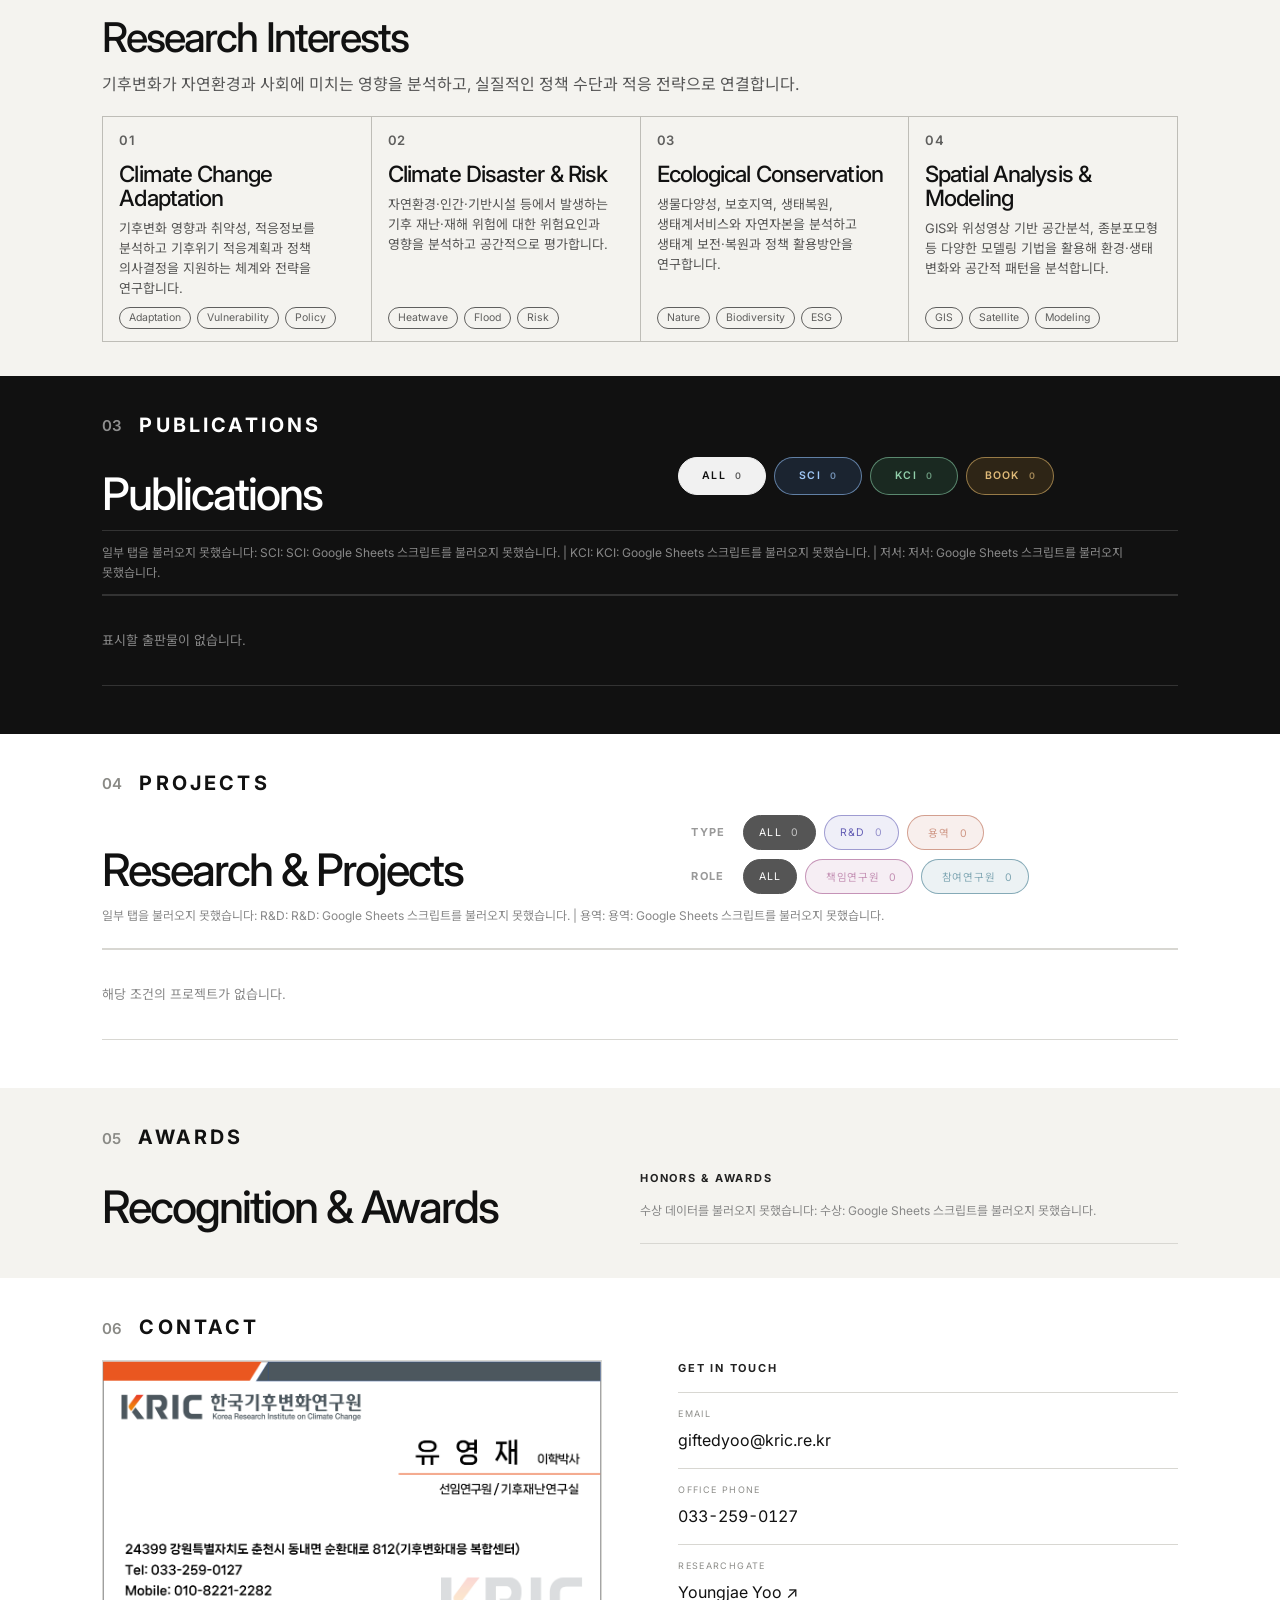
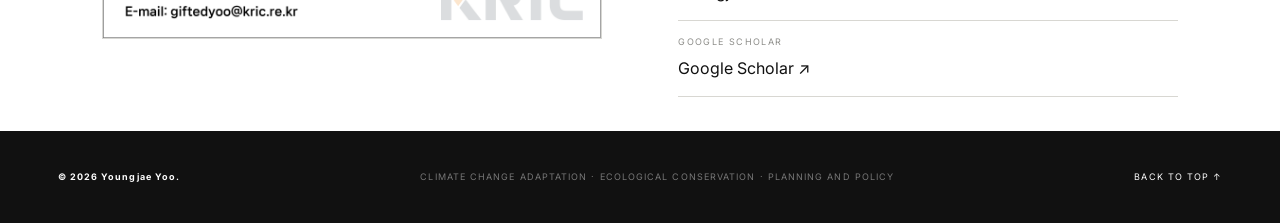
==== commit 8d0b34c9: "Add files via upload" ====
--- a/index.html
+++ b/index.html
@@ -403,9 +403,11 @@
     <div class="contact-grid">
       <div class="contact-photo-column">
         <div class="optional-image-slot contact-photo-slot">
-          <img class="contact-photo"
-               src="images/namecard.png"
-               alt="Youngjae Yoo">
+          <img class="contact-photo language-namecard"
+               src="images/namecard_kor.png"
+               data-src-ko="images/namecard_kor.png"
+               data-src-en="images/namecard_eng.png"
+               alt="Youngjae Yoo name card">
         </div>
       </div>
 
--- a/style.css
+++ b/style.css
@@ -4217,3 +4217,35 @@
   color: #111 !important;
   box-shadow: 0 0 0 1px rgba(242, 193, 78, .18);
 }
+
+
+/* =========================================================
+   V20 — DESKTOP HERO BOTTOM-CLIPPING FIX
+========================================================= */
+
+/*
+  On desktop the hero was still locked to 56vh with overflow:hidden.
+  The overview column can be taller than that, causing its lower edge
+  to be clipped. Let the hero grow with its content while retaining
+  a compact minimum height.
+*/
+@media (min-width: 981px) {
+  .hero {
+    height: auto !important;
+    min-height: max(580px, 62vh) !important;
+    overflow: hidden !important;
+  }
+
+  .hero-inner {
+    height: auto !important;
+    min-height: max(580px, 62vh) !important;
+    padding-top: 82px !important;
+    padding-bottom: 38px !important;
+    box-sizing: border-box;
+  }
+
+  .hero-overview {
+    align-self: center;
+    padding-bottom: 2px;
+  }
+}
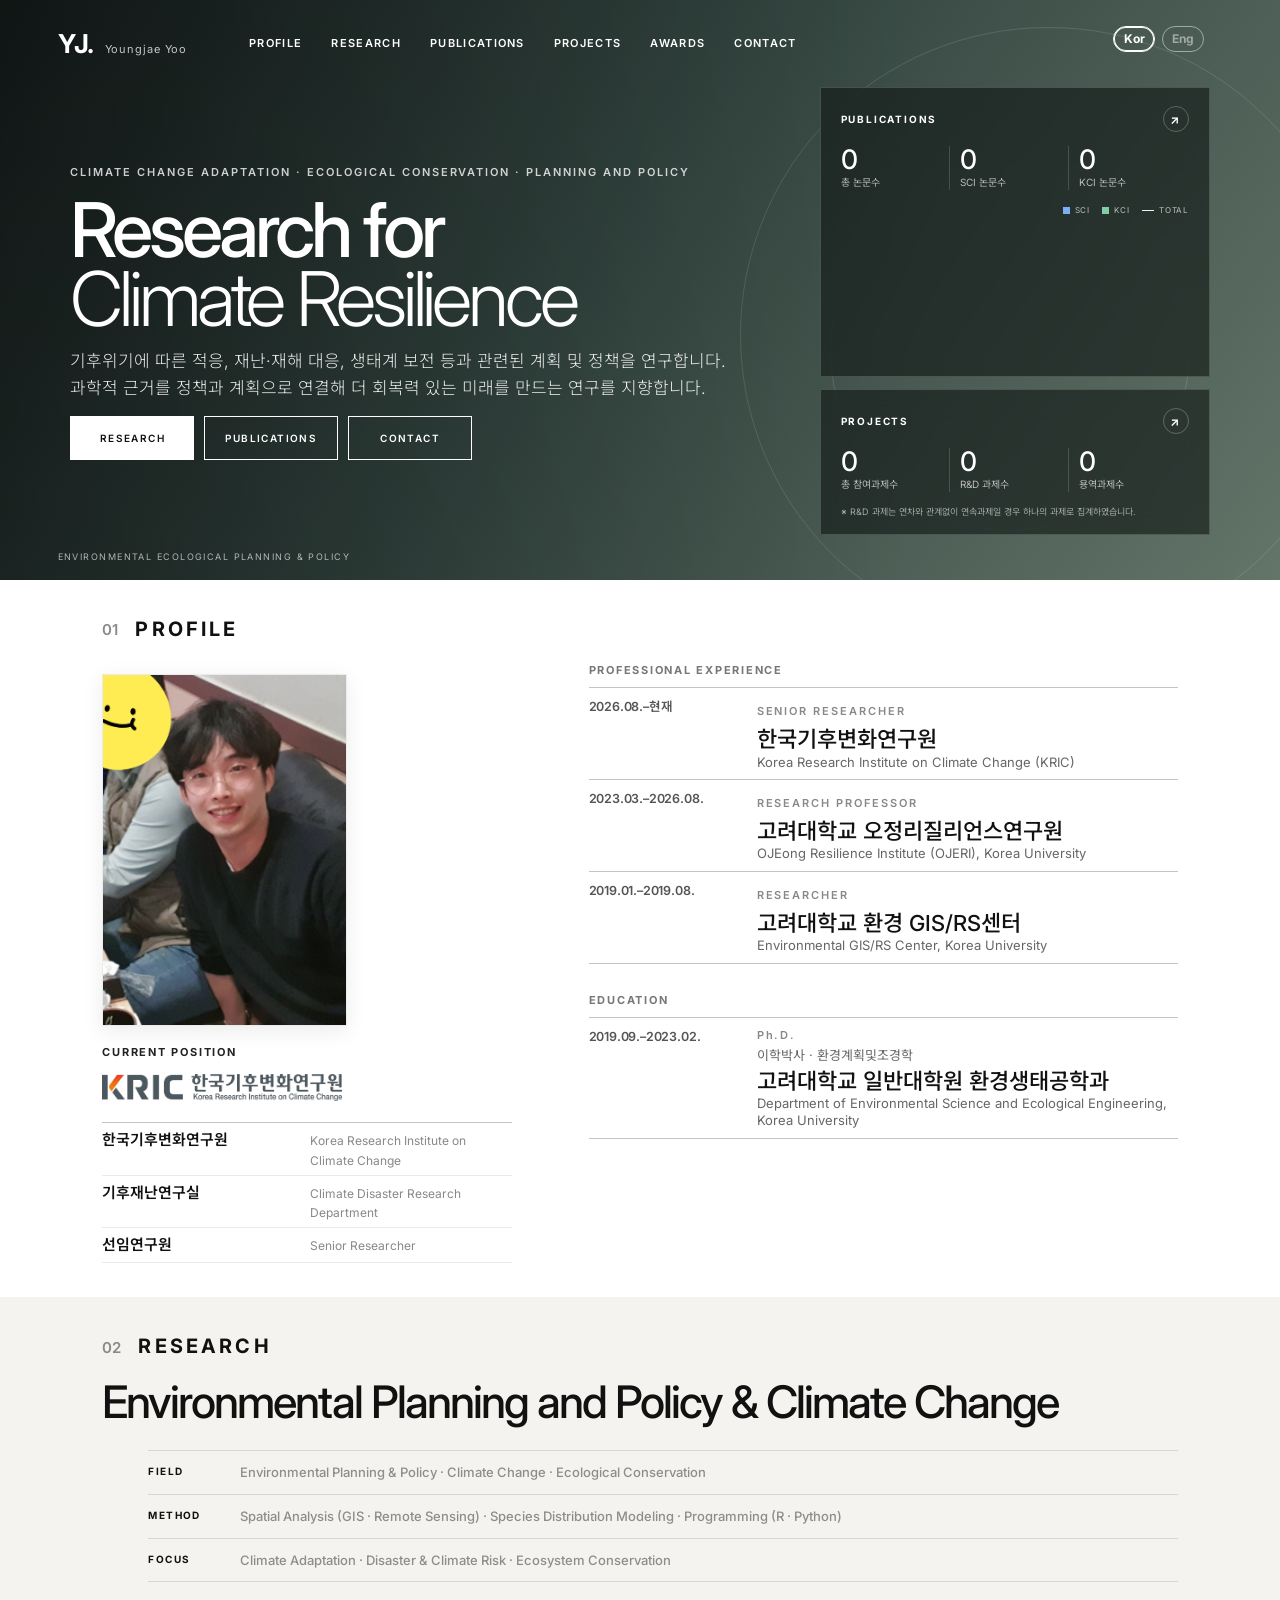
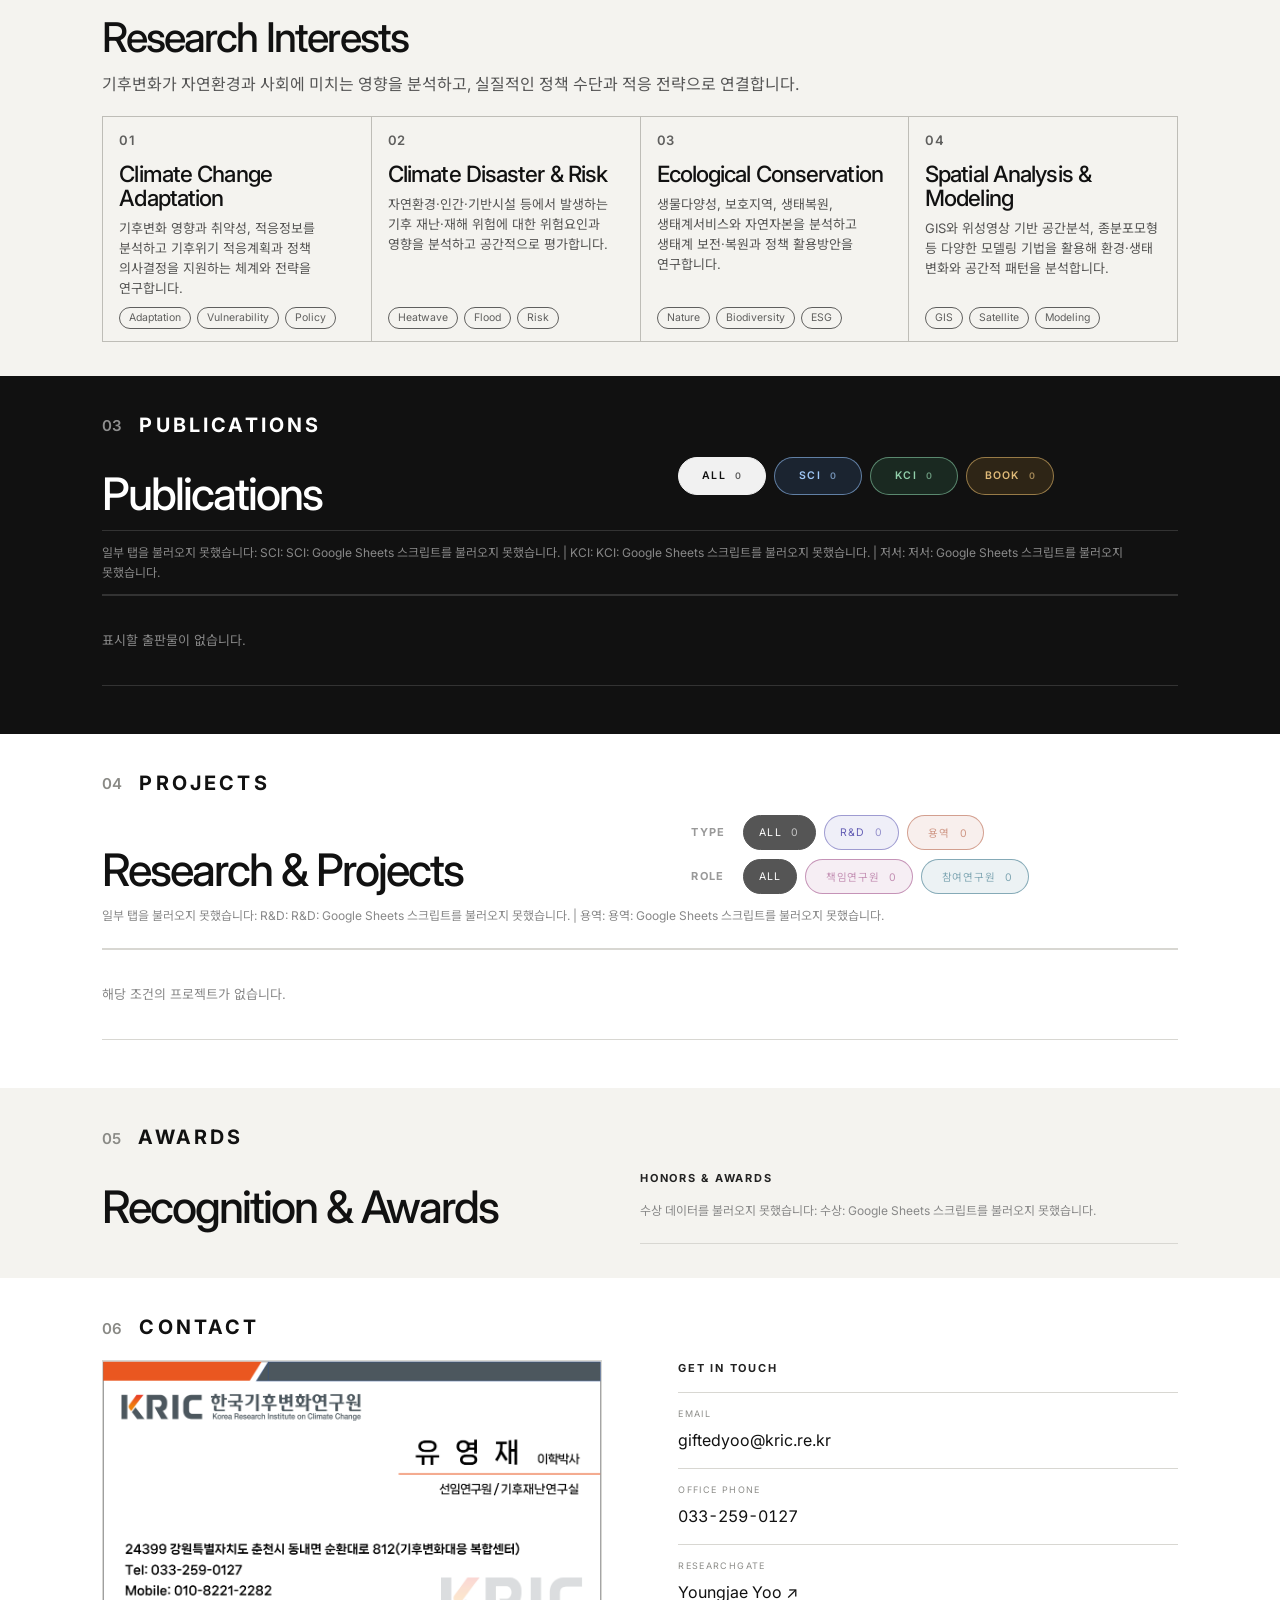
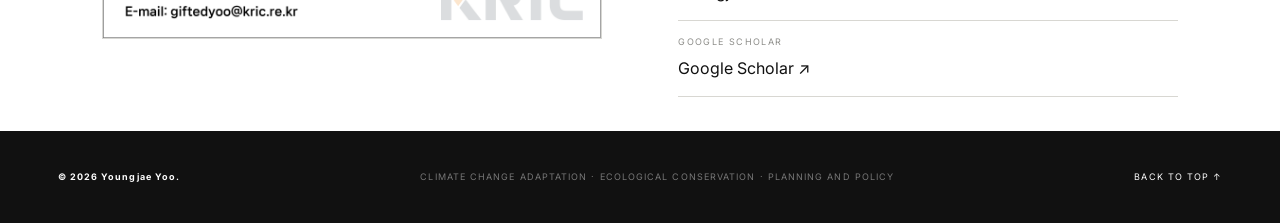
==== commit da63386f: "Add files via upload" ====
--- a/index.html
+++ b/index.html
@@ -217,14 +217,14 @@
         </div>
 
         <div class="career-group education-group">
-          <p class="mini-label emphasis-label">EDUCATION</p>
+          <p class="education-label mini-label emphasis-label">EDUCATION</p>
           <div class="timeline">
             <div class="timeline-item">
               <div class="timeline-period" data-i18n="profile.periodEducation">2019.09.–2023.02.</div>
               <div class="education-content">
                 <span class="timeline-type">Ph.D.</span>
                 <p class="degree-detail education-ko">이학박사 · 환경계획및조경학</p>
-                <p class="degree-detail education-en">Ph.D. in Environmental Planning and Landscape Architecture</p>
+                <p class="degree-detail education-en">Doctor of Philosophy (Ph.D.) in Environmental Planning and Landscape Architecture</p>
                 <h4 class="institution-ko">고려대학교 일반대학원 환경생태공학과</h4>
                 <p class="institution-en">Department of Environmental Science and Ecological Engineering, Korea University</p>
               </div>
--- a/style.css
+++ b/style.css
@@ -1,3 +1,9 @@
+/* 
+  Youngjae Yoo Academic Website
+  Main stylesheet for layout, responsive behavior, section styling,
+  language states, dashboard, filters, and publication/project components.
+   */
+
 * {
   margin: 0;
   padding: 0;
@@ -119,24 +125,12 @@
 
 .hero {
   position: relative;
-  height: 100vh;
-  min-height: 720px;
   overflow: hidden;
   color: white;
   background:
     radial-gradient(circle at 75% 30%, rgba(255,255,255,.12), transparent 0 22%),
     linear-gradient(125deg, #171f1e 0%, #334540 45%, #65776b 100%);
 }
-
-/*
-  실제 사진을 사용할 경우 아래 background-image를 활성화하세요.
-  예:
-  background-image:
-    linear-gradient(90deg, rgba(0,0,0,.55), rgba(0,0,0,.15)),
-    url("images/hero.jpg");
-  background-size: cover;
-  background-position: center;
-*/
 
 .hero::before,
 .hero::after {
@@ -170,8 +164,6 @@
   position: relative;
   z-index: 2;
   height: 100%;
-  padding: 0 9vw 7vh;
-  display: flex;
   flex-direction: column;
   justify-content: center;
 }
@@ -186,16 +178,11 @@
 }
 
 .eyebrow {
-  margin-bottom: 32px;
   opacity: .78;
 }
 
 .hero h1 {
-  max-width: 1100px;
-  font-size: clamp(64px, 8.3vw, 138px);
-  line-height: .88;
   font-weight: 500;
-  letter-spacing: -.065em;
 }
 
 .hero h1 span {
@@ -203,16 +190,12 @@
 }
 
 .hero-description {
-  margin-top: 40px;
   max-width: 720px;
-  font-size: 17px;
-  line-height: 1.9;
   font-weight: 300;
   opacity: .92;
 }
 
 .hero-buttons {
-  margin-top: 34px;
   display: flex;
   gap: 10px;
 }
@@ -251,7 +234,6 @@
   z-index: 3;
   left: 4.5vw;
   right: 4.5vw;
-  bottom: 30px;
   display: flex;
   justify-content: space-between;
   font-size: 9px;
@@ -264,7 +246,6 @@
   z-index: 3;
   right: 4.5vw;
   top: 50%;
-  display: flex;
   flex-direction: column;
   align-items: center;
   gap: 15px;
@@ -287,24 +268,12 @@
 
 .section-heading {
   display: flex;
-  align-items: baseline;
   gap: 17px;
-  margin-bottom: 90px;
 }
 
 .section-number {
   font-size: 10px;
   color: var(--gray);
-}
-
-.section-heading h2 {
-  font-size: 12px;
-  letter-spacing: .2em;
-  font-weight: 700;
-}
-
-.profile-section {
-  background: white;
 }
 
 .profile-grid {
@@ -327,20 +296,15 @@
 }
 
 .profile-copy .lead {
-  font-size: 24px;
-  line-height: 1.7;
   letter-spacing: -.02em;
-  margin-bottom: 34px;
 }
 
 .profile-copy > p:not(.lead) {
   font-size: 15px;
-  line-height: 2;
   color: #555;
 }
 
 .profile-facts {
-  margin-top: 58px;
   border-top: 1px solid var(--line);
 }
 
@@ -348,7 +312,6 @@
   display: grid;
   grid-template-columns: 115px 1fr;
   gap: 25px;
-  padding: 20px 0;
   border-bottom: 1px solid var(--line);
 }
 
@@ -363,15 +326,9 @@
   font-weight: 500;
 }
 
-.research-section {
-  background: var(--paper);
-}
-
 .research-intro {
   display: grid;
   grid-template-columns: .8fr 1.2fr;
-  gap: 8vw;
-  margin-bottom: 55px;
 }
 
 .research-intro h3 {
@@ -383,7 +340,6 @@
 .research-intro p {
   max-width: 650px;
   font-size: 16px;
-  line-height: 1.9;
   color: #555;
 }
 
@@ -395,8 +351,6 @@
 }
 
 .research-card {
-  min-height: 440px;
-  padding: 30px 25px;
   border-right: 1px solid #bebdb7;
   border-bottom: 1px solid #bebdb7;
   display: flex;
@@ -411,27 +365,20 @@
 
 .card-number {
   font-size: 10px;
-  margin-bottom: 72px;
   opacity: .65;
 }
 
 .research-card h4 {
-  font-size: clamp(23px, 2.1vw, 34px);
-  line-height: 1.08;
   letter-spacing: -.04em;
   font-weight: 500;
 }
 
 .research-card p {
-  margin-top: 25px;
-  font-size: 13px;
-  line-height: 1.85;
   opacity: .7;
 }
 
 .tags {
   margin-top: auto;
-  padding-top: 30px;
   display: flex;
   gap: 6px;
   flex-wrap: wrap;
@@ -445,28 +392,18 @@
   opacity: .65;
 }
 
-.projects-section {
-  background: white;
-}
-
 .project-list {
   border-top: 1px solid var(--line);
 }
 
 .project-item {
-  min-height: 190px;
   display: grid;
-  grid-template-columns: 110px 1fr 40px;
-  gap: 30px;
   align-items: center;
-  padding: 35px 10px;
   border-bottom: 1px solid var(--line);
   transition: padding .25s ease, background .25s ease;
 }
 
 .project-item:hover {
-  padding-left: 24px;
-  padding-right: 24px;
   background: #fafafa;
 }
 
@@ -480,26 +417,19 @@
 }
 
 .project-main h3 {
-  margin-top: 9px;
-  font-size: 24px;
   letter-spacing: -.025em;
   font-weight: 500;
 }
 
 .project-main p {
-  margin-top: 9px;
-  font-size: 13px;
-  line-height: 1.8;
   color: #666;
 }
 
 .project-arrow {
-  font-size: 24px;
   font-weight: 300;
 }
 
 .publications-section {
-  background: var(--black);
   color: white;
 }
 
@@ -510,8 +440,6 @@
 .publications-top {
   display: grid;
   grid-template-columns: 1fr 1fr;
-  gap: 8vw;
-  margin-bottom: 55px;
 }
 
 .publications-top h3 {
@@ -524,7 +452,6 @@
 .publications-top p {
   max-width: 600px;
   font-size: 13px;
-  line-height: 1.9;
   color: #999;
 }
 
@@ -613,10 +540,6 @@
   font-size: 13px;
 }
 
-.contact-section {
-  background: white;
-}
-
 .contact-grid {
   display: grid;
   grid-template-columns: 1fr 1fr;
@@ -636,7 +559,6 @@
 }
 
 .contact-info > div {
-  padding: 22px 0;
   border-bottom: 1px solid var(--line);
 }
 
@@ -646,11 +568,6 @@
   font-size: 9px;
   letter-spacing: .15em;
   color: var(--gray);
-}
-
-.contact-info a,
-.contact-info p {
-  font-size: 16px;
 }
 
 .contact-info a:hover {
@@ -728,18 +645,6 @@
     font-weight: 600;
   }
 
-  .hero {
-    min-height: 680px;
-  }
-
-  .hero-inner {
-    padding: 0 28px 80px;
-  }
-
-  .hero h1 {
-    font-size: clamp(55px, 16vw, 86px);
-  }
-
   .hero-description {
     font-size: 14px;
   }
@@ -751,10 +656,6 @@
 
   .section {
     padding: 95px 28px;
-  }
-
-  .section-heading {
-    margin-bottom: 58px;
   }
 
   .profile-grid,
@@ -782,16 +683,8 @@
     margin-bottom: 42px;
   }
 
-  .project-item {
-    grid-template-columns: 70px 1fr;
-  }
-
   .project-arrow {
     display: none;
-  }
-
-  .project-main h3 {
-    font-size: 19px;
   }
 
   .publication-item {
@@ -812,15 +705,10 @@
     align-items: flex-start;
   }
 }
-
-/* =========================
-   PUBLICATION FILTER / SHEETS
-========================= */
 .publications-summary {
   display: flex;
   flex-direction: column;
   align-items: flex-start;
-  gap: 24px;
 }
 
 .publication-filters {
@@ -859,7 +747,6 @@
 }
 
 .publication-status {
-  padding: 24px 0;
   border-top: 1px solid var(--dark-line);
   color: #777;
   font-size: 12px;
@@ -871,37 +758,24 @@
 
 .publication-item-sheet {
   display: grid;
-  grid-template-columns: 105px 1fr 120px;
-  gap: 35px;
   align-items: start;
-  padding: 31px 0;
   border-bottom: 1px solid var(--dark-line);
   transition: padding .25s ease, background .25s ease;
 }
 
 .publication-item-sheet:hover {
-  padding-left: 18px;
-  padding-right: 18px;
   background: #171717;
 }
 
 .pub-main h4 {
-  font-size: 18px;
-  line-height: 1.55;
   font-weight: 400;
 }
 
 .pub-authors-sheet {
-  margin-top: 9px;
-  font-size: 12px;
-  line-height: 1.7;
   color: #9a9a9a;
 }
 
 .pub-journal-sheet {
-  margin-top: 7px;
-  font-size: 12px;
-  line-height: 1.7;
   color: #6f6f6f;
 }
 
@@ -909,7 +783,6 @@
   display: flex;
   flex-direction: column;
   align-items: flex-end;
-  gap: 10px;
 }
 
 .pub-grade {
@@ -925,7 +798,6 @@
 
 .pub-doi {
   color: #aaa;
-  font-size: 10px;
   letter-spacing: .1em;
   transition: color .2s ease;
 }
@@ -945,30 +817,13 @@
   .publications-summary {
     gap: 18px;
   }
-
-  .publication-item-sheet {
-    grid-template-columns: 62px 1fr;
-    gap: 18px;
-  }
-
-  .pub-side {
-    grid-column: 2;
-    align-items: flex-start;
-    flex-direction: row;
-  }
-}
-
-
-/* =========================
-   GOOGLE SHEETS MULTI-TAB UI
-========================= */
+}
 
 .projects-top {
   display: grid;
   grid-template-columns: 1fr 1fr;
   gap: 8vw;
   align-items: end;
-  margin-bottom: 48px;
 }
 
 .projects-top h3 {
@@ -1053,16 +908,8 @@
   color: #777;
 }
 
-/* Awards */
-
-.awards-section {
-  background: white;
-}
-
 .awards-layout {
   display: grid;
-  grid-template-columns: .82fr 1.18fr;
-  gap: 9vw;
 }
 
 .awards-layout > div:first-child h3 {
@@ -1122,12 +969,7 @@
     grid-template-columns: 90px 1fr;
   }
 }
-
-
-/* Current position / Career details */
 .current-position {
-  margin-top: 46px;
-  padding-top: 24px;
   border-top: 1px solid #c6c4bd;
   max-width: 520px;
 }
@@ -1150,9 +992,6 @@
 .career-detail {
   min-width: 0;
 }
-.career-group + .career-group {
-  margin-top: 58px;
-}
 .career-group > .mini-label {
   margin-bottom: 18px;
   color: #777;
@@ -1165,13 +1004,6 @@
   .current-position { margin-top: 32px; }
   .career-group + .career-group { margin-top: 45px; }
 }
-
-
-/* =========================================================
-   COMPACT LAYOUT + PUBLICATION EMPHASIS
-========================================================= */
-
-/* 전체 페이지 세로 길이를 줄이기 위한 공통 여백 조정 */
 .section {
   padding-top: 105px;
   padding-bottom: 105px;
@@ -1181,34 +1013,9 @@
   margin-bottom: 58px;
 }
 
-/* 메인 비주얼: 기존보다 작고 압축된 타이포 */
-.hero {
-  height: 88vh;
-  min-height: 620px;
-}
-
-.hero-inner {
-  padding-bottom: 5vh;
-}
-
 .hero h1 {
-  max-width: 940px;
-  font-size: clamp(50px, 6.5vw, 106px);
-  line-height: .92;
   letter-spacing: -.055em;
 }
-
-.hero-description {
-  margin-top: 28px;
-  font-size: 15px;
-  line-height: 1.75;
-}
-
-.hero-buttons {
-  margin-top: 25px;
-}
-
-/* Projects: 한 항목의 높이와 앞뒤 여백 축소 */
 .projects-section,
 .publications-section {
   padding-top: 78px;
@@ -1229,35 +1036,9 @@
   font-size: clamp(30px, 3.6vw, 52px);
 }
 
-.project-item {
-  min-height: 132px;
-  grid-template-columns: 90px 1fr 30px;
-  gap: 24px;
-  padding: 20px 8px;
-}
-
-.project-item:hover {
-  padding-left: 16px;
-  padding-right: 16px;
-}
-
-.project-main h3 {
-  margin-top: 5px;
-  font-size: 20px;
-  line-height: 1.4;
-}
-
-.project-main p {
-  margin-top: 5px;
-  font-size: 12px;
-  line-height: 1.55;
-}
-
 .project-arrow {
   font-size: 19px;
 }
-
-/* Publications: 제목/저자/저널 간격과 항목 높이 축소 */
 .publications-top {
   margin-bottom: 28px;
 }
@@ -1276,35 +1057,13 @@
   margin-bottom: 0;
 }
 
-.publication-item-sheet {
-  grid-template-columns: 72px 1fr 94px;
-  gap: 24px;
-  padding: 20px 0;
-}
-
-.publication-item-sheet:hover {
-  padding-left: 12px;
-  padding-right: 12px;
-}
-
-.pub-main h4 {
-  font-size: 16px;
-  line-height: 1.45;
-}
-
 .pub-authors-sheet {
-  margin-top: 6px;
   font-size: 11.5px;
-  line-height: 1.55;
 }
 
 .pub-journal-sheet {
-  margin-top: 4px;
   font-size: 11px;
-  line-height: 1.5;
-}
-
-/* 본인 이름 강조 */
+}
 .author-highlight {
   color: #fff;
   font-weight: 700;
@@ -1312,42 +1071,23 @@
   text-decoration-thickness: 1px;
   text-underline-offset: 3px;
 }
-
-/* 오른쪽 원형에는 SCI / KCI 분류만 표시 */
 .pub-side {
   gap: 6px;
 }
 
 .pub-class-badge {
   display: inline-flex;
-  width: 48px;
-  height: 48px;
   align-items: center;
   justify-content: center;
-  border: 1px solid #666;
-  border-radius: 50%;
   color: #eee;
-  font-size: 9px;
   font-weight: 700;
-  letter-spacing: .08em;
-}
-
-/* 원 아래 실제 학술지 등급(SCI, SCI(E), SCOPUS, KCI 등) */
+}
 .pub-indexing {
   max-width: 92px;
-  color: #8f8f8f;
-  font-size: 9px;
-  line-height: 1.35;
   letter-spacing: .07em;
   text-align: right;
   overflow-wrap: anywhere;
 }
-
-.pub-doi {
-  margin-top: 3px;
-}
-
-/* 저서: 분류 원 대신 역할을 본문에서 강조 */
 .pub-book-role {
   display: flex;
   align-items: center;
@@ -1369,34 +1109,7 @@
   font-weight: 700;
 }
 
-/* 다른 섹션도 약간 압축 */
-.research-intro {
-  margin-bottom: 38px;
-}
-
-.research-card {
-  min-height: 370px;
-}
-
-.card-number {
-  margin-bottom: 50px;
-}
-
-.award-item,
-.timeline-item {
-  padding-top: 21px;
-  padding-bottom: 21px;
-}
-
 @media (max-width: 820px) {
-  .hero {
-    height: 82vh;
-    min-height: 580px;
-  }
-
-  .hero h1 {
-    font-size: clamp(46px, 13vw, 72px);
-  }
 
   .section {
     padding-top: 72px;
@@ -1414,28 +1127,15 @@
   }
 
   .project-item {
-    grid-template-columns: 58px 1fr;
-    gap: 15px;
     min-height: auto;
-    padding: 16px 0;
-  }
-
-  .publication-item-sheet {
-    grid-template-columns: 50px 1fr;
-    gap: 14px;
-    padding: 17px 0;
   }
 
   .pub-side {
-    grid-column: 2;
-    align-items: center;
-    flex-direction: row;
     flex-wrap: wrap;
   }
 
   .pub-class-badge {
     width: 40px;
-    height: 40px;
     font-size: 8px;
   }
 
@@ -1445,13 +1145,7 @@
   }
 }
 
-
-/* =========================================================
-   TIGHT LAYOUT / UNIFIED TYPOGRAPHY / CATEGORY COLORS
-========================================================= */
-
 :root {
-  --feature-heading-size: clamp(30px, 3.15vw, 48px);
   --sci-color: #4f82c3;
   --kci-color: #4b9a70;
   --book-color: #b78535;
@@ -1459,50 +1153,6 @@
   --service-color: #b9674d;
 }
 
-/* 첫 화면부터 전체 섹션까지 세로 여백을 강하게 압축 */
-.hero {
-  height: 70vh;
-  min-height: 500px;
-}
-
-.hero-inner {
-  padding-top: 64px;
-  padding-bottom: 28px;
-}
-
-.hero h1 {
-  max-width: 820px;
-  font-size: clamp(42px, 5.25vw, 82px);
-  line-height: .94;
-}
-
-.eyebrow {
-  margin-bottom: 19px;
-}
-
-.hero-description {
-  margin-top: 19px;
-  font-size: 14px;
-  line-height: 1.65;
-}
-
-.hero-buttons {
-  margin-top: 18px;
-}
-
-.section,
-.projects-section,
-.publications-section {
-  padding-top: 52px;
-  padding-bottom: 52px;
-}
-
-.section-heading,
-.projects-section .section-heading,
-.publications-section .section-heading {
-  margin-bottom: 24px;
-}
-
 .profile-grid,
 .career-layout,
 .contact-grid,
@@ -1512,8 +1162,6 @@
 
 .profile-copy .lead {
   margin-bottom: 18px;
-  font-size: 19px;
-  line-height: 1.55;
 }
 
 .profile-copy > p:not(.lead) {
@@ -1537,34 +1185,12 @@
   line-height: 1.65;
 }
 
-.research-card {
-  min-height: 285px;
-  padding: 22px 20px;
-}
-
 .card-number {
   margin-bottom: 28px;
 }
 
-.research-card p {
-  margin-top: 16px;
-  line-height: 1.6;
-}
-
 .tags {
   padding-top: 18px;
-}
-
-.projects-top,
-.publications-top {
-  margin-bottom: 16px;
-}
-
-.project-item {
-  min-height: 92px;
-  grid-template-columns: 72px 1fr auto;
-  gap: 18px;
-  padding: 14px 6px;
 }
 
 .project-item:hover {
@@ -1574,14 +1200,6 @@
 
 .project-main h3 {
   margin-top: 0;
-  font-size: 16px;
-  line-height: 1.35;
-}
-
-.project-main p {
-  margin-top: 4px;
-  font-size: 11px;
-  line-height: 1.45;
 }
 
 .publications-top {
@@ -1591,17 +1209,11 @@
 .publication-item-sheet {
   grid-template-columns: 62px 1fr 88px;
   gap: 18px;
-  padding: 14px 0;
 }
 
 .publication-item-sheet:hover {
   padding-left: 8px;
   padding-right: 8px;
-}
-
-.pub-main h4 {
-  font-size: 15px;
-  line-height: 1.35;
 }
 
 .pub-authors-sheet {
@@ -1624,15 +1236,9 @@
   margin-top: 28px;
 }
 
-.current-position {
-  margin-top: 24px;
-}
-
 .contact-info > div {
   padding: 14px 0;
 }
-
-/* 각 섹션 대표 문구 크기를 동일하게 */
 .profile-title h3,
 .research-intro h3,
 .projects-top h3,
@@ -1641,20 +1247,13 @@
 .career-title h3,
 .contact-grid h3 {
   margin-top: 14px;
-  font-size: var(--feature-heading-size);
   line-height: 1.05;
   letter-spacing: -.045em;
   font-weight: 500;
 }
-
-/* Publication 분류: 납작한 pill 형태 */
 .pub-class-badge {
   width: auto;
-  min-width: 54px;
-  height: 26px;
-  padding: 0 11px;
   border-radius: 999px;
-  font-size: 8.5px;
   letter-spacing: .08em;
   border: 1px solid currentColor;
   background: transparent;
@@ -1676,23 +1275,14 @@
 }
 
 .pub-indexing {
-  margin-top: 1px;
-  font-size: 8.5px;
-  line-height: 1.25;
   color: #999;
 }
-
-/* Projects 분류 pill */
 .project-type-badge {
   display: inline-flex;
-  min-width: 54px;
-  height: 25px;
-  padding: 0 10px;
   align-items: center;
   justify-content: center;
   border: 1px solid currentColor;
   border-radius: 999px;
-  font-size: 8.5px;
   font-weight: 700;
   letter-spacing: .08em;
   white-space: nowrap;
@@ -1707,48 +1297,11 @@
   color: var(--service-color);
   background: rgba(185, 103, 77, .09);
 }
-
-/* 이전 화살표는 링크 기능이 없으므로 사용하지 않음 */
 .project-arrow,
 .project-category {
   display: none !important;
 }
-
-/* Filter에도 같은 분류색을 은은하게 반영 */
-.pub-filter[data-filter="SCI"] {
-  border-color: rgba(141,184,238,.55);
-}
-.pub-filter[data-filter="KCI"] {
-  border-color: rgba(129,196,158,.55);
-}
-.pub-filter[data-filter="BOOK"] {
-  border-color: rgba(217,176,103,.55);
-}
-
-.project-filter[data-filter="RND"] {
-  border-color: rgba(101,95,181,.55);
-}
-.project-filter[data-filter="SERVICE"] {
-  border-color: rgba(185,103,77,.55);
-}
-
-/* 모바일에서도 최대한 압축 */
 @media (max-width: 820px) {
-  .hero {
-    height: 66vh;
-    min-height: 470px;
-  }
-
-  .hero h1 {
-    font-size: clamp(40px, 11.5vw, 64px);
-  }
-
-  .section,
-  .projects-section,
-  .publications-section {
-    padding-top: 40px;
-    padding-bottom: 40px;
-  }
 
   .section-heading,
   .projects-section .section-heading,
@@ -1765,7 +1318,6 @@
   }
 
   .project-item {
-    grid-template-columns: 48px 1fr auto;
     gap: 11px;
     padding: 11px 0;
   }
@@ -1796,49 +1348,16 @@
   }
 }
 
-
-/* =========================================================
-   V6 — TIGHT SPACING WITHOUT SMALL TYPOGRAPHY
-========================================================= */
-
 :root {
   --feature-heading-size: clamp(40px, 4.8vw, 70px);
 }
 
-/* 여백은 더 줄이되 글자 크기는 원래 수준으로 복원 */
-.hero {
-  height: 64vh;
-  min-height: 480px;
-}
-
-.hero-inner {
-  padding-top: 62px;
-  padding-bottom: 24px;
-}
-
 .hero h1 {
   max-width: 920px;
-  font-size: clamp(52px, 6.3vw, 100px);
-  line-height: .92;
 }
 
 .hero-description {
-  margin-top: 22px;
   font-size: 17px;
-  line-height: 1.75;
-}
-
-.section,
-.projects-section,
-.publications-section {
-  padding-top: 38px;
-  padding-bottom: 38px;
-}
-
-.section-heading,
-.projects-section .section-heading,
-.publications-section .section-heading {
-  margin-bottom: 18px;
 }
 
 .profile-title h3,
@@ -1856,33 +1375,9 @@
   line-height: 1.65;
 }
 
-.research-card {
-  min-height: 310px;
-}
-
-.research-card h4 {
-  font-size: clamp(23px, 2.1vw, 34px);
-}
-
-.research-card p {
-  font-size: 14px;
-  line-height: 1.75;
-}
-
-.project-item {
-  min-height: 98px;
-  padding: 13px 6px;
-}
-
 .project-main h3 {
   font-size: 22px;
   line-height: 1.35;
-}
-
-.project-main p {
-  margin-top: 5px;
-  font-size: 13px;
-  line-height: 1.55;
 }
 
 .publication-item-sheet {
@@ -1909,8 +1404,6 @@
 .contact-info p {
   font-size: 16px;
 }
-
-/* 프로젝트 유형 + 역할 필터 */
 .project-filter-panel {
   display: flex;
   flex-direction: column;
@@ -1925,7 +1418,6 @@
 }
 
 .filter-caption {
-  font-size: 9px;
   font-weight: 700;
   letter-spacing: .13em;
   color: #999;
@@ -1962,8 +1454,6 @@
   margin-left: 5px;
   opacity: .65;
 }
-
-/* 공동 1저자 */
 .cofirst-author-note {
   display: inline-block;
   margin-left: 4px;
@@ -1976,8 +1466,6 @@
   letter-spacing: .03em;
   vertical-align: 1px;
 }
-
-/* 수상: 사용자 시트 열 구조에 맞춘 표현 */
 .award-title-line {
   display: flex;
   align-items: center;
@@ -1986,7 +1474,6 @@
 }
 
 .award-result-badge {
-  display: inline-flex;
   align-items: center;
   min-height: 25px;
   padding: 3px 10px;
@@ -2014,8 +1501,6 @@
   font-weight: 700;
   letter-spacing: .08em;
 }
-
-/* Career 명함 / 로고 */
 .optional-image-slot[hidden] {
   display: none !important;
 }
@@ -2045,11 +1530,6 @@
   max-height: 430px;
 }
 
-.current-position {
-  margin-top: 14px;
-  padding-top: 14px;
-}
-
 .current-position-logo-slot {
   margin-top: 18px;
 }
@@ -2062,31 +1542,14 @@
   object-fit: contain;
 }
 
-/* Contact 사진 */
-.contact-photo-slot {
-  margin-top: 14px;
-  max-width: 430px;
-}
-
 .contact-photo {
-  display: block;
-  width: auto;
   max-width: 100%;
   max-height: 480px;
-  object-fit: contain;
-}
-
-/* Contact에는 대표 문구 대신 사진이 들어가므로 빈 제목 관련 스타일 영향 제거 */
+}
 .contact-photo-column {
   min-width: 0;
 }
-
-/* 모바일 */
 @media (max-width: 820px) {
-  .hero {
-    height: 61vh;
-    min-height: 455px;
-  }
 
   .hero h1 {
     font-size: clamp(46px, 13vw, 72px);
@@ -2124,31 +1587,14 @@
     width: min(100%, 230px);
   }
 }
-
-
-/* =========================================================
-   V7 — STRUCTURE / COMPACT LISTS / SHOW-MORE CONTROLS
-========================================================= */
-
-/* Career is now Profile; Research absorbs the former profile copy */
 .research-profile-grid {
   margin-bottom: 34px;
 }
-
-.research-interests-heading {
-  padding-top: 28px;
-  border-top: 1px solid #c9c8c3;
-}
-
-/* Profile image name changed to profile.png, still auto adapts to aspect ratio */
 .profile-section .namecard-slot {
   margin-top: 12px;
 }
-
-/* Consistent bilingual current-position rows */
 .current-position-row {
   display: grid;
-  grid-template-columns: minmax(110px, auto) 1fr;
   gap: 14px;
   align-items: baseline;
   padding: 7px 0;
@@ -2164,8 +1610,6 @@
   font-size: 12px;
   color: #888;
 }
-
-/* Larger year labels shared across Projects / Publications / Awards / Profile timeline */
 .project-year,
 .pub-year,
 .award-date,
@@ -2175,8 +1619,6 @@
   letter-spacing: -.02em;
   color: #555;
 }
-
-/* Projects: smaller title = publication title size, tighter rows */
 .project-item {
   min-height: 0;
   padding: 9px 4px;
@@ -2196,8 +1638,6 @@
   font-size: 12px;
   line-height: 1.4;
 }
-
-/* Type + role pills */
 .project-badge-stack {
   display: flex;
   flex-direction: column;
@@ -2219,8 +1659,6 @@
   letter-spacing: .03em;
   white-space: nowrap;
 }
-
-/* 책임연구원 / 참여연구원 family colors */
 .project-role-pi {
   color: #a85d91;
   background: rgba(168, 93, 145, .09);
@@ -2230,8 +1668,6 @@
   color: #467f91;
   background: rgba(70, 127, 145, .09);
 }
-
-/* Show-more buttons */
 .list-toggle-wrap {
   display: flex;
   justify-content: center;
@@ -2269,8 +1705,6 @@
   color: #111;
   border-color: #fff;
 }
-
-/* Awards / Contact labels moved to right-hand content columns */
 .awards-right-label,
 .contact-right-label {
   margin-bottom: 14px;
@@ -2279,13 +1713,9 @@
 .contact-photo-column .mini-label {
   display: none;
 }
-
-/* Contact image now uses namecard.png */
 .contact-photo-slot {
   margin-top: 0;
 }
-
-/* Keep section typography readable while compacting space, not font size */
 .section,
 .projects-section,
 .publications-section {
@@ -2332,24 +1762,9 @@
   }
 
   .current-position-row {
-    grid-template-columns: 1fr;
     gap: 2px;
   }
 }
-
-
-/* =========================================================
-   V8 — SECTION CONTRAST / PROFILE / PROJECT / AWARD TUNING
-========================================================= */
-
-/* 01–06 배경 구분:
-   01 Profile = white
-   02 Research = warm gray
-   03 Projects = white
-   04 Publications = dark
-   05 Awards = warm gray
-   06 Contact = white
-*/
 .profile-section {
   background: #ffffff !important;
 }
@@ -2373,8 +1788,6 @@
 .contact-section {
   background: #ffffff !important;
 }
-
-/* PROFILE — current position order and compact spacing */
 .current-position {
   margin-top: 10px;
   padding-top: 10px;
@@ -2384,8 +1797,6 @@
   padding-top: 5px;
   padding-bottom: 5px;
 }
-
-/* 경력 기간은 한 줄 유지 */
 .profile-section .timeline-item {
   grid-template-columns: 150px 1fr;
   gap: 18px;
@@ -2399,8 +1810,6 @@
   white-space: nowrap;
   letter-spacing: -.015em;
 }
-
-/* PROFESSIONAL EXPERIENCE / EDUCATION 위아래 간격 추가 압축 */
 .profile-section .career-group + .career-group {
   margin-top: 16px !important;
 }
@@ -2413,10 +1822,6 @@
   margin-top: 0;
 }
 
-.profile-section .timeline-item h4 {
-  margin-top: 3px;
-}
-
 .profile-section .timeline-item p {
   margin-top: 2px;
 }
@@ -2428,8 +1833,6 @@
 .current-position-logo-link:hover {
   opacity: .72;
 }
-
-/* PROJECTS — role badge sits inline with organization */
 .project-meta-line {
   display: flex;
   align-items: center;
@@ -2447,17 +1850,12 @@
 .project-role-inline {
   display: inline-flex;
   align-items: center;
-  min-height: 20px;
-  padding: 2px 8px;
   border: 1px solid currentColor;
   border-radius: 999px;
-  font-size: 8.5px;
   line-height: 1;
   font-weight: 700;
   white-space: nowrap;
 }
-
-/* 연구원/연구보조원/참여연구원은 원래 표기를 유지하면서 같은 계열 색 */
 .project-role-inline.project-role-participant {
   color: #467f91;
   background: rgba(70, 127, 145, .09);
@@ -2467,14 +1865,10 @@
   color: #a85d91;
   background: rgba(168, 93, 145, .09);
 }
-
-/* 이전 세로 역할 배지 영역은 사용하지 않음 */
 .project-badge-stack,
 .project-role-badge {
   display: none !important;
 }
-
-/* AWARDS — year / contest / result in one clear row */
 .award-item-plain {
   display: grid;
   grid-template-columns: 76px minmax(0, 1fr) 100px;
@@ -2498,13 +1892,9 @@
   text-align: left;
   white-space: nowrap;
 }
-
-/* old result pill no longer used */
 .award-result-badge {
   display: none !important;
 }
-
-/* Contact affiliation removed; keep rows compact */
 .contact-info > div:last-child {
   border-bottom: 1px solid var(--line);
 }
@@ -2530,22 +1920,6 @@
     padding-top: 0;
   }
 }
-
-
-/* =========================================================
-   V9 — ANCHOR OFFSET / PROFILE ALIGNMENT / FILTER LEGIBILITY
-========================================================= */
-
-/* Fixed header를 고려한 섹션 이동 위치 */
-html {
-  scroll-padding-top: 82px;
-}
-
-section[id] {
-  scroll-margin-top: 82px;
-}
-
-/* PROFILE — 모든 영문명이 같은 x축에서 시작하도록 고정 2열 */
 .current-position-row {
   grid-template-columns: 190px minmax(0, 1fr) !important;
   column-gap: 18px !important;
@@ -2555,8 +1929,6 @@
 .current-position-row span {
   margin: 0;
 }
-
-/* PROFESSIONAL EXPERIENCE: 기관명-영문기관명 사이 간격 축소 */
 .profile-section .timeline-item h4 {
   margin-top: 2px !important;
   margin-bottom: 0 !important;
@@ -2567,8 +1939,6 @@
   margin-top: 0 !important;
   line-height: 1.28;
 }
-
-/* EDUCATION 순서/간격 */
 .education-content .timeline-type {
   display: block;
   margin-bottom: 2px;
@@ -2589,8 +1959,6 @@
 .education-content .institution-en {
   margin-top: 0 !important;
 }
-
-/* Projects filter: TYPE / ROLE 및 버튼 글씨 확대 */
 .filter-caption {
   font-size: 11px !important;
 }
@@ -2599,17 +1967,6 @@
 .project-role-filter {
   font-size: 10.5px !important;
   padding: 9px 15px !important;
-}
-
-/* ROLE 필터에도 역할별 색상 적용 */
-.project-role-filter[data-role-filter="PI"] {
-  border-color: rgba(168, 93, 145, .65);
-  color: #a85d91;
-}
-
-.project-role-filter[data-role-filter="PARTICIPANT"] {
-  border-color: rgba(70, 127, 145, .65);
-  color: #467f91;
 }
 
 .project-role-filter[data-role-filter="PI"]:hover,
@@ -2625,16 +1982,12 @@
   border-color: #467f91;
   color: #fff;
 }
-
-/* ALL은 중립색 유지 */
 .project-role-filter[data-role-filter="ALL"].active,
 .project-role-filter[data-role-filter="ALL"]:hover {
   background: #111;
   border-color: #111;
   color: #fff;
 }
-
-/* 각 Project 오른쪽 유형 pill 및 기관 옆 역할 pill 확대 */
 .project-type-badge {
   font-size: 10px !important;
   min-width: 58px !important;
@@ -2647,14 +2000,10 @@
   min-height: 22px !important;
   padding: 3px 9px !important;
 }
-
-/* Publications filter 글씨 확대 */
 .publication-filters .pub-filter {
   font-size: 10.5px !important;
   padding: 9px 15px !important;
 }
-
-/* Publication 오른쪽 pill / 세부 indexing / DOI 글씨 확대 */
 .pub-class-badge {
   font-size: 10px !important;
   min-width: 58px !important;
@@ -2672,16 +2021,7 @@
   font-size: 10.5px !important;
   margin-top: 3px !important;
 }
-
-/* 모바일: 영문 정렬은 유지하되 너무 좁으면 한 열로 */
 @media (max-width: 820px) {
-  html {
-    scroll-padding-top: 74px;
-  }
-
-  section[id] {
-    scroll-margin-top: 74px;
-  }
 
   .current-position-row {
     grid-template-columns: 1fr !important;
@@ -2698,22 +2038,6 @@
     font-size: 10px !important;
   }
 }
-
-
-/* =========================================================
-   V10 — ANCHOR FINE TUNING / TIGHTER HERO / FILLED FILTER PILLS
-========================================================= */
-
-/* 실제 스크롤 시 header는 72px이므로 정확히 맞춤 */
-html {
-  scroll-padding-top: 72px !important;
-}
-
-section[id] {
-  scroll-margin-top: 72px !important;
-}
-
-/* 메인 첫 화면 여백 추가 축소 */
 .hero {
   height: 56vh !important;
   min-height: 420px !important;
@@ -2745,12 +2069,6 @@
 .hero-meta {
   bottom: 16px !important;
 }
-
-/* -------------------------
-   PROJECT FILTERS
-------------------------- */
-
-/* TYPE: 기본 상태부터 은은한 배경색 */
 .project-filter[data-filter="RND"] {
   color: #655fb5 !important;
   border-color: rgba(101, 95, 181, .58) !important;
@@ -2762,8 +2080,6 @@
   border-color: rgba(185, 103, 77, .58) !important;
   background: rgba(185, 103, 77, .10) !important;
 }
-
-/* TYPE 선택/hover 시 더 진하게 */
 .project-filter[data-filter="RND"].active,
 .project-filter[data-filter="RND"]:hover {
   color: #fff !important;
@@ -2777,8 +2093,6 @@
   border-color: #b9674d !important;
   background: #b9674d !important;
 }
-
-/* ROLE: 기본 상태부터 은은한 배경색 */
 .project-role-filter[data-role-filter="PI"] {
   color: #a85d91 !important;
   border-color: rgba(168, 93, 145, .62) !important;
@@ -2805,16 +2119,6 @@
   background: #467f91 !important;
 }
 
-/* ALL은 중립 배경 */
-.project-filter[data-filter="ALL"],
-.project-role-filter[data-role-filter="ALL"] {
-  background: rgba(17,17,17,.045) !important;
-}
-
-/* -------------------------
-   PUBLICATION FILTERS
-------------------------- */
-
 .pub-filter[data-filter="SCI"] {
   color: #9fc7f6 !important;
   border-color: rgba(141, 184, 238, .62) !important;
@@ -2832,8 +2136,6 @@
   border-color: rgba(217, 176, 103, .62) !important;
   background: rgba(183, 133, 53, .18) !important;
 }
-
-/* Publications는 dark background이므로 선택 시 밝은 글자 + 진한 분류색 */
 .pub-filter[data-filter="SCI"].active,
 .pub-filter[data-filter="SCI"]:hover {
   color: #fff !important;
@@ -2854,39 +2156,13 @@
   border-color: #b78535 !important;
   background: #b78535 !important;
 }
-
-.pub-filter[data-filter="ALL"] {
-  background: rgba(255,255,255,.06) !important;
-}
-
-/* 모바일 header는 70px */
 @media (max-width: 820px) {
-  html {
-    scroll-padding-top: 70px !important;
-  }
-
-  section[id] {
-    scroll-margin-top: 70px !important;
-  }
-
-  .hero {
-    height: 54vh !important;
-    min-height: 400px !important;
-  }
 
   .hero-inner {
     padding-top: 50px !important;
     padding-bottom: 14px !important;
   }
 }
-
-
-/* =========================================================
-   V11 — CORRECT SINGLE ANCHOR OFFSET / VISIBLE ALL PILLS
-========================================================= */
-
-/* 기존에는 scroll-padding + scroll-margin가 중복 적용되어 약 2배 떨어졌음.
-   scroll-padding만 사용하고 section 자체 margin offset은 제거. */
 html {
   scroll-padding-top: 72px !important;
 }
@@ -2894,8 +2170,6 @@
 section[id] {
   scroll-margin-top: 0 !important;
 }
-
-/* PROJECTS - ALL: 밝은 중립 배경 + 진한 글자 */
 .project-filter[data-filter="ALL"],
 .project-role-filter[data-role-filter="ALL"] {
   color: #333 !important;
@@ -2911,8 +2185,6 @@
   border-color: #555 !important;
   background: #555 !important;
 }
-
-/* PUBLICATIONS - dark section에서도 ALL 글자가 확실히 보이게 */
 .pub-filter[data-filter="ALL"] {
   color: #e8e8e8 !important;
   border-color: #6b6b6b !important;
@@ -2925,8 +2197,6 @@
   border-color: #f1f1f1 !important;
   background: #f1f1f1 !important;
 }
-
-/* 모바일도 한 가지 offset만 사용 */
 @media (max-width: 820px) {
   html {
     scroll-padding-top: 70px !important;
@@ -2936,13 +2206,6 @@
     scroll-margin-top: 0 !important;
   }
 }
-
-
-/* =========================================================
-   V12 — LARGER SECTION LABELS / ADAPTIVE CONTACT NAMECARD
-========================================================= */
-
-/* 본문 각 섹션명(PROFILE / RESEARCH / ...) 확대 */
 .section-heading {
   align-items: center;
 }
@@ -2952,12 +2215,6 @@
   letter-spacing: .16em !important;
   font-weight: 700 !important;
 }
-
-.section-heading .section-number {
-  font-size: 11px !important;
-}
-
-/* CONTACT의 namecard.png도 이미지 방향 자동 대응 */
 .contact-photo-slot {
   max-width: 520px;
 }
@@ -2994,13 +2251,6 @@
     max-height: 430px;
   }
 }
-
-
-/* =========================================================
-   V13 — LARGER SECTION NUMBERS
-========================================================= */
-
-/* 섹션명과 숫자의 크기 균형 조정 */
 .section-heading .section-number {
   font-size: clamp(15px, 1.15vw, 19px) !important;
   font-weight: 600 !important;
@@ -3018,19 +2268,10 @@
   }
 }
 
-
-/* =========================================================
-   V14 — BILINGUAL KO / EN SWITCH
-========================================================= */
-
 .language-switch {
   display: flex;
   align-items: center;
-  gap: 5px;
-  margin-left: auto;
   margin-right: 18px;
-  font-size: 10px;
-  letter-spacing: .08em;
 }
 
 .language-switch > span {
@@ -3039,23 +2280,15 @@
 
 .language-button {
   appearance: none;
-  border: 0;
-  background: transparent;
   color: inherit;
-  padding: 4px 2px;
   font: inherit;
-  font-weight: 600;
   cursor: pointer;
-  opacity: .42;
-  transition: opacity .2s ease;
 }
 
 .language-button:hover,
 .language-button.active {
   opacity: 1;
 }
-
-/* EN 모드에서는 Profile의 한국어 기관/학과명을 숨기고 영문만 표시 */
 body.lang-en .current-position-row {
   grid-template-columns: 1fr !important;
 }
@@ -3082,13 +2315,9 @@
 body.lang-en .education-content .institution-en {
   margin-top: 2px !important;
 }
-
-/* Research translated body text should keep the same visual rhythm */
 [data-i18n] {
   transition: opacity .15s ease;
 }
-
-/* Language selector on compact screens */
 @media (max-width: 1040px) {
   .language-switch {
     margin-left: auto;
@@ -3101,22 +2330,10 @@
     margin-right: 8px;
   }
 
-  .language-button {
-    font-size: 10px;
-  }
-
   body.lang-en .current-position-row {
     grid-template-columns: 1fr !important;
   }
 }
-
-
-/* =========================================================
-   V14 FINAL TUNING
-   Header spacing / Profile order / label emphasis / namecard border
-========================================================= */
-
-/* 상단 로고와 섹션 메뉴 사이 여유 확보 */
 .header {
   column-gap: 34px;
 }
@@ -3129,13 +2346,9 @@
 .nav {
   margin-right: auto;
 }
-
-/* KO/EN은 오른쪽에 유지 */
 .language-switch {
   margin-left: 22px;
 }
-
-/* 요청한 소제목은 더 굵게 */
 .emphasis-label {
   font-weight: 700 !important;
   letter-spacing: .16em;
@@ -3145,8 +2358,6 @@
 .publications-section .emphasis-label {
   color: #fff;
 }
-
-/* Profile current-position 배치 */
 .current-position-label {
   margin-top: 18px;
   margin-bottom: 12px;
@@ -3161,26 +2372,18 @@
   margin-top: 0;
   padding-top: 0;
 }
-
-/* logo가 너무 크게 보이지 않도록 유지 */
 .profile-section .current-position-logo {
   max-width: 240px;
   max-height: 78px;
 }
-
-/* CONTACT의 namecard.png에 얇은 연회색 테두리 */
 .contact-photo {
   border: 1px solid #d7d7d3;
   box-sizing: border-box;
 }
-
-/* 이미지 비율 자동 인식은 기존 JS/CSS 그대로 사용 */
 .contact-photo.landscape,
 .contact-photo.portrait {
   border: 1px solid #d7d7d3;
 }
-
-/* 좁은 화면에서 상단 메뉴 간격 과도해지지 않게 */
 @media (max-width: 1100px) {
   .header {
     column-gap: 20px;
@@ -3204,13 +2407,6 @@
     margin-left: auto;
   }
 }
-
-
-/* =========================================================
-   PROFILE KO / EN FIX
-========================================================= */
-
-/* 한국어 화면: 한글 + 공식 영문명을 기존처럼 병기 */
 body.lang-ko .profile-section .current-ko,
 body.lang-ko .profile-section .institution-ko,
 body.lang-ko .profile-section .education-ko {
@@ -3225,8 +2421,6 @@
 body.lang-ko .profile-section .education-en {
   display: none;
 }
-
-/* 영문 화면: 한국어 Profile 요소는 숨기고 영문만 표시 */
 body.lang-en .profile-section .current-ko,
 body.lang-en .profile-section .institution-ko,
 body.lang-en .profile-section .education-ko {
@@ -3238,8 +2432,6 @@
 body.lang-en .profile-section .education-en {
   display: block !important;
 }
-
-/* CURRENT POSITION: 영문 모드에서는 영문 기관/부서/직책만 한 줄씩 표시 */
 body.lang-en .profile-section .current-position-row {
   grid-template-columns: 1fr !important;
 }
@@ -3249,8 +2441,6 @@
   font-weight: 600;
   color: #222;
 }
-
-/* 경력 기관 영문 표기 */
 body.lang-en .profile-section .timeline-item .institution-en {
   margin-top: 0 !important;
   font-size: 15px;
@@ -3258,8 +2448,6 @@
   color: #222;
   line-height: 1.35;
 }
-
-/* 학위/전공 영문 */
 .profile-section .education-en {
   display: none;
 }
@@ -3270,16 +2458,9 @@
   line-height: 1.35;
   color: #666;
 }
-
-/* EN에서 이미 Ph.D.가 별도 표시되므로 degree detail 문장 안의 중복 느낌 완화 */
 body.lang-en .profile-section .education-content > .timeline-type {
   margin-bottom: 2px;
 }
-
-
-/* =========================================================
-   HOME OVERVIEW DASHBOARD
-========================================================= */
 .hero-inner {
   padding: 0 5.5vw 7vh;
   display: grid;
@@ -3418,7 +2599,6 @@
 
 .overview-chart-scroll {
   margin-top: 2px;
-  overflow-x: auto;
   overflow-y: hidden;
   scrollbar-width: thin;
   scrollbar-color: rgba(255,255,255,.28) transparent;
@@ -3429,7 +2609,6 @@
 }
 
 .overview-chart-svg {
-  display: block;
   min-width: 100%;
 }
 
@@ -3470,8 +2649,6 @@
   line-height: 1.55;
   color: rgba(255,255,255,.58);
 }
-
-/* Contact phone follows the same typography as the other contact values. */
 .contact-info a[data-i18n="contact.phone"] {
   font-variant-numeric: tabular-nums;
 }
@@ -3487,23 +2664,10 @@
 }
 
 @media (max-width: 980px) {
-  .hero {
-    height: auto;
-    min-height: 100vh;
-    overflow: visible;
-  }
-  .hero-inner {
-    min-height: 100vh;
-    padding: 125px 7vw 92px;
-    grid-template-columns: 1fr;
-    align-content: center;
-    gap: 44px;
-  }
   .hero-copy h1 {
     font-size: clamp(54px, 10vw, 94px);
   }
   .hero-overview {
-    max-width: none;
     grid-template-columns: minmax(0, 1.15fr) minmax(300px, .85fr);
   }
   .hero-meta,
@@ -3514,7 +2678,6 @@
 
 @media (max-width: 700px) {
   .hero-inner {
-    padding: 112px 6vw 64px;
     gap: 34px;
   }
   .hero-copy h1 {
@@ -3532,9 +2695,6 @@
     flex: 1 1 30%;
     padding: 0 10px;
   }
-  .hero-overview {
-    grid-template-columns: 1fr;
-  }
   .overview-card {
     padding: 17px 16px 15px;
   }
@@ -3545,35 +2705,17 @@
     margin-right: -6px;
   }
 }
-
-
-/* =========================================================
-   RESEARCH CONTENT REFINEMENT — latest cumulative update
-========================================================= */
-
-/* Research Interest card numbering: slightly larger */
 .research-card .card-number {
   font-size: 13px !important;
   font-weight: 600;
   letter-spacing: .04em;
 }
-
-/* Research Interest tags: larger, while keeping the pill shape */
 .research-card .tags span {
-  padding: 6px 11px;
-  font-size: 11px !important;
   line-height: 1.15;
 }
-
-/* Long method/field strings should remain readable instead of feeling cramped. */
 .research-section .profile-facts strong {
   line-height: 1.45;
 }
-
-
-/* =========================================================
-   V3 — FINAL RESPONSIVE HERO OVERFLOW FIX
-========================================================= */
 
 @media (max-width: 980px) {
   .hero {
@@ -3624,18 +2766,9 @@
     grid-template-columns: 1fr !important;
   }
 }
-
-
-/* =========================================================
-   V4 — TYPOGRAPHY / RESEARCH INTERESTS / FOOTER REFINEMENTS
-========================================================= */
-
-/* Remove the hero SCROLL indicator at all viewport widths. */
 .scroll-indicator {
   display: none !important;
 }
-
-/* Korean text should wrap by words/phrases rather than individual Hangul characters. */
 html,
 body,
 button,
@@ -3648,25 +2781,11 @@
 body {
   overflow-wrap: break-word;
 }
-
-/* URLs and very long link strings may still break when necessary. */
 a {
   overflow-wrap: anywhere;
 }
-
-/* Research Interests heading: slightly calmer scale. */
 .research-interests-heading h3 {
   font-size: clamp(27px, 3.2vw, 46px) !important;
-}
-
-/* Research Interests cards: reduce vertical whitespace and title scale. */
-.research-card {
-  min-height: 260px !important;
-  padding: 17px 18px 16px !important;
-}
-
-.research-card .card-number {
-  margin-bottom: 18px !important;
 }
 
 .research-card h4 {
@@ -3675,48 +2794,19 @@
 }
 
 .research-card p {
-  margin-top: 12px !important;
   font-size: 13px !important;
-  line-height: 1.62 !important;
-}
-
-.research-card .tags {
-  padding-top: 13px !important;
 }
 
 .research-card .tags span {
-  padding: 5px 10px !important;
   font-size: 10.5px !important;
 }
 
-/* Make the copyright more prominent without overpowering the footer. */
-footer > div:first-child {
-  font-weight: 700;
-  color: #a7a7a7;
-}
-
-/* Keep compact research cards comfortable on smaller screens. */
-@media (max-width: 980px) {
-  .research-card {
-    min-height: 235px !important;
-  }
-}
-
 @media (max-width: 700px) {
-  .research-card {
-    min-height: 0 !important;
-    padding: 16px 16px 15px !important;
-  }
 
   .research-card .card-number {
     margin-bottom: 14px !important;
   }
 }
-
-
-/* =========================================================
-   V5 — RESEARCH SUMMARY RESTRUCTURE
-========================================================= */
 
 .research-profile-summary {
   margin-bottom: 34px;
@@ -3734,13 +2824,6 @@
 .research-profile-facts {
   margin-top: 0 !important;
 }
-
-.research-profile-facts > div {
-  grid-template-columns: 92px minmax(0, 1fr);
-}
-
-/* Keep the long research title on one line when there is room,
-   but allow normal wrapping on narrow screens so it never overflows. */
 @media (max-width: 980px) {
   .research-profile-summary h3 {
     white-space: normal;
@@ -3756,24 +2839,11 @@
   .research-profile-summary h3 {
     margin-bottom: 18px;
   }
-
-  .research-profile-facts > div {
-    grid-template-columns: 1fr;
-    gap: 4px;
-  }
-}
-
-/* Copyright in white */
+}
 footer > div:first-child {
   color: #fff !important;
   font-weight: 700;
 }
-
-
-/* =========================================================
-   V6 — SECTION FEATURE TITLE SCALE ALIGNMENT
-   Match 03/04/05 feature headings to the main RESEARCH title.
-========================================================= */
 
 .publications-top h3,
 .projects-top h3,
@@ -3789,16 +2859,6 @@
   }
 }
 
-
-/* =========================================================
-   V7 — RESEARCH FACTS / INTERESTS / AWARDS DENSITY
-========================================================= */
-
-/* FIELD / METHOD / FOCUS: labels black, values use the previous label gray. */
-.research-profile-facts {
-  padding-left: 18px;
-}
-
 .research-profile-facts > div {
   grid-template-columns: 74px minmax(0, 1fr) !important;
   gap: 18px !important;
@@ -3813,26 +2873,16 @@
   color: var(--gray) !important;
   font-weight: 500;
 }
-
-/* Give the Research Interests description more horizontal room.
-   On wide screens the current Korean sentence stays on one line. */
 .research-interests-heading {
   grid-template-columns: minmax(260px, .58fr) minmax(0, 1.42fr) !important;
   gap: 4vw !important;
 }
 
-.research-interests-heading p {
-  max-width: none !important;
-}
-
 @media (min-width: 1100px) {
   .research-interests-heading p {
     white-space: nowrap;
   }
 }
-
-/* Compress the four Research Interests cards vertically as far as is
-   comfortable without crowding the text. */
 .research-card {
   min-height: 220px !important;
   padding: 13px 16px 12px !important;
@@ -3858,9 +2908,6 @@
 .research-card .tags span {
   padding: 4px 9px !important;
 }
-
-/* AWARDS: keep Recognition & Awards on one line whenever the layout
-   remains two-column. Give the heading enough width and reduce the gap. */
 .awards-layout {
   grid-template-columns: minmax(380px, .95fr) minmax(0, 1.05fr) !important;
   gap: 4vw !important;
@@ -3871,9 +2918,6 @@
 }
 
 @media (max-width: 980px) {
-  .research-profile-facts {
-    padding-left: 10px;
-  }
 
   .research-interests-heading p {
     white-space: normal;
@@ -3894,9 +2938,6 @@
 }
 
 @media (max-width: 700px) {
-  .research-profile-facts {
-    padding-left: 0;
-  }
 
   .research-profile-facts > div {
     grid-template-columns: 1fr !important;
@@ -3908,19 +2949,9 @@
     padding: 13px 15px 12px !important;
   }
 }
-
-
-/* =========================================================
-   V8 — RESEARCH ALIGNMENT / EXPERIENCE ABBREVIATIONS
-========================================================= */
-
-/* Move FIELD / METHOD / FOCUS farther to the right on wide screens. */
 .research-profile-facts {
   padding-left: 46px !important;
 }
-
-/* Align the Research Interests description with the lower edge/baseline
-   of the heading instead of placing it too high. */
 .research-interests-heading {
   align-items: end !important;
 }
@@ -3929,9 +2960,6 @@
 .research-interests-heading p {
   margin-bottom: 0 !important;
 }
-
-/* Research-card titles should use available width naturally:
-   one line when it fits, wrapping only when needed. */
 .research-card h4 {
   white-space: normal !important;
   overflow-wrap: normal !important;
@@ -3954,14 +2982,6 @@
     align-items: start !important;
   }
 }
-
-
-/* =========================================================
-   V9 — RESEARCH DIVIDERS / INTERESTS STACKING
-========================================================= */
-
-/* The top divider above FIELD should start/end exactly like the
-   FIELD–METHOD and METHOD–FOCUS dividers. */
 .research-profile-facts {
   border-top: 0 !important;
 }
@@ -3969,18 +2989,8 @@
 .research-profile-facts > div:first-child {
   border-top: 1px solid var(--line);
 }
-
-/* Remove the divider below FOCUS. */
-.research-profile-facts > div:last-child {
-  border-bottom: 0 !important;
-}
-
-/* Remove the long divider between the profile facts and Research Interests. */
 .research-interests-heading {
-  border-top: 0 !important;
   padding-top: 0 !important;
-
-  /* Place the description below the heading instead of to its right. */
   display: block !important;
 }
 
@@ -3993,8 +3003,6 @@
   max-width: none !important;
   white-space: normal !important;
 }
-
-/* Keep a clear but compact transition into the cards. */
 .research-interests-heading {
   margin-bottom: 18px !important;
 }
@@ -4004,26 +3012,12 @@
     margin-top: 10px !important;
   }
 }
-
-
-/* =========================================================
-   V10 — RESTORE FOCUS BOTTOM DIVIDER
-========================================================= */
-
-/* Keep the short divider directly below FOCUS. */
 .research-profile-facts > div:last-child {
   border-bottom: 1px solid var(--line) !important;
 }
-
-/* The separate long divider above Research Interests remains removed. */
 .research-interests-heading {
   border-top: 0 !important;
 }
-
-
-/* =========================================================
-   V11 — LANGUAGE SWITCH
-========================================================= */
 
 .language-switch {
   gap: 7px !important;
@@ -4071,14 +3065,6 @@
     font-size: 11.5px !important;
   }
 }
-
-
-/* =========================================================
-   V12 — LANGUAGE SWITCH VERTICAL POSITION
-========================================================= */
-
-/* Lift Kor / Eng slightly within the header so it stays visually
-   clear of the hero overview/chart area. */
 .language-switch {
   transform: translateY(-5px);
 }
@@ -4088,40 +3074,14 @@
     transform: translateY(-3px);
   }
 }
-
-
-/* =========================================================
-   V13 — PUBLICATIONS CONTRAST
-========================================================= */
-
-/* Make publication years slightly brighter on the dark section. */
 .publications-section .pub-year {
   color: #a8a8a8 !important;
 }
-
-/* Make the co-first-author pill clearly visible on the dark background. */
 .publications-section .cofirst-author-note {
   background: #fff !important;
   border-color: #fff !important;
   color: #111 !important;
 }
-
-
-/* =========================================================
-   V14 — CO-FIRST AUTHOR EMPHASIS
-========================================================= */
-
-.publications-section .cofirst-author-note {
-  font-weight: 800 !important;
-}
-
-
-/* =========================================================
-   V16 — HERO DESCRIPTION LINE BEHAVIOR
-========================================================= */
-
-/* Keep the intended sentence break, while giving the copy enough width
-   that each sentence does not wrap unnecessarily on desktop. */
 .hero-description,
 .hero-copy p,
 .hero-text p,
@@ -4139,14 +3099,6 @@
     width: 100% !important;
   }
 }
-
-
-/* =========================================================
-   V17 — RESPONSIVE HOME CHART + CO-FIRST AUTHOR READABILITY
-========================================================= */
-
-/* Prevent the publication overview chart from clipping on the right
-   when the hero card becomes narrower. */
 .overview-chart-scroll {
   width: 100% !important;
   max-width: 100% !important;
@@ -4165,8 +3117,6 @@
   max-width: 100% !important;
   height: auto !important;
 }
-
-/* Remove narrow-screen offsets that can push the chart beyond the card. */
 @media (max-width: 980px) {
   .overview-chart-scroll,
   .overview-chart {
@@ -4174,29 +3124,17 @@
     padding-right: 0 !important;
   }
 }
-
-/* Slightly enlarge the co-first-author pill text while retaining
-   the white pill / dark text contrast introduced earlier. */
 .publications-section .cofirst-author-note {
   font-size: 10px !important;
   font-weight: 800 !important;
   line-height: 1.2 !important;
 }
-
-
-/* =========================================================
-   V18 — PUBLICATION AUTHOR ROLE BADGES
-========================================================= */
-
-/* Role badges now appear immediately before Youngjae Yoo's name. */
 .publications-section .author-role-note {
   display: inline-block;
   margin: 0 5px 0 0;
   padding: 2px 7px;
   border: 1px solid #fff;
   border-radius: 999px;
-  background: #fff;
-  color: #111;
   font-size: 10px;
   font-weight: 800;
   line-height: 1.2;
@@ -4204,31 +3142,12 @@
   vertical-align: 1px;
   white-space: nowrap;
 }
-
-
-/* =========================================================
-   V19 — AUTHOR ROLE BADGE POSITION + ACCENT
-========================================================= */
-
-/* Put author-role badges at the very beginning of the author line. */
 .publications-section .author-role-note {
   background: #f2c14e !important;
   border-color: #f2c14e !important;
   color: #111 !important;
   box-shadow: 0 0 0 1px rgba(242, 193, 78, .18);
 }
-
-
-/* =========================================================
-   V20 — DESKTOP HERO BOTTOM-CLIPPING FIX
-========================================================= */
-
-/*
-  On desktop the hero was still locked to 56vh with overflow:hidden.
-  The overview column can be taller than that, causing its lower edge
-  to be clipped. Let the hero grow with its content while retaining
-  a compact minimum height.
-*/
 @media (min-width: 981px) {
   .hero {
     height: auto !important;
@@ -4249,3 +3168,6 @@
     padding-bottom: 2px;
   }
 }
+.profile-section .education-label {
+  margin-top: 28px !important;
+}
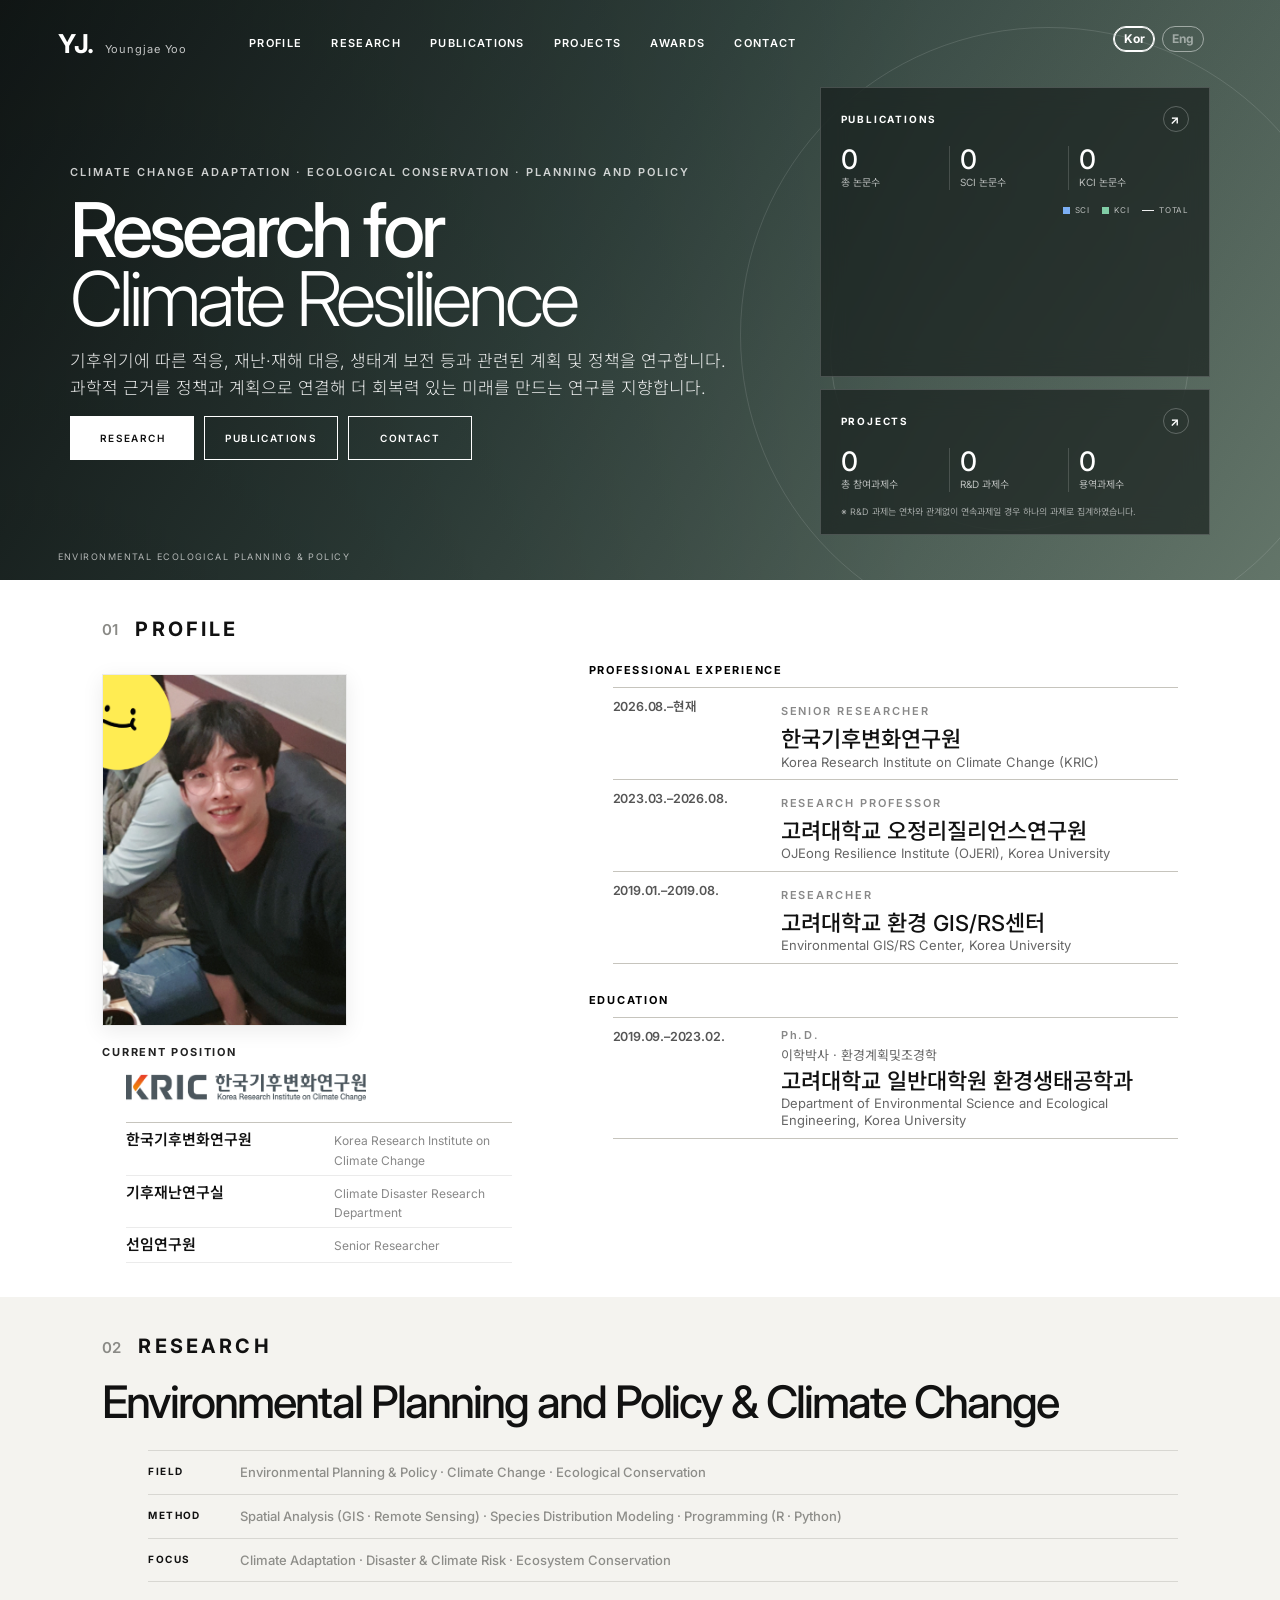
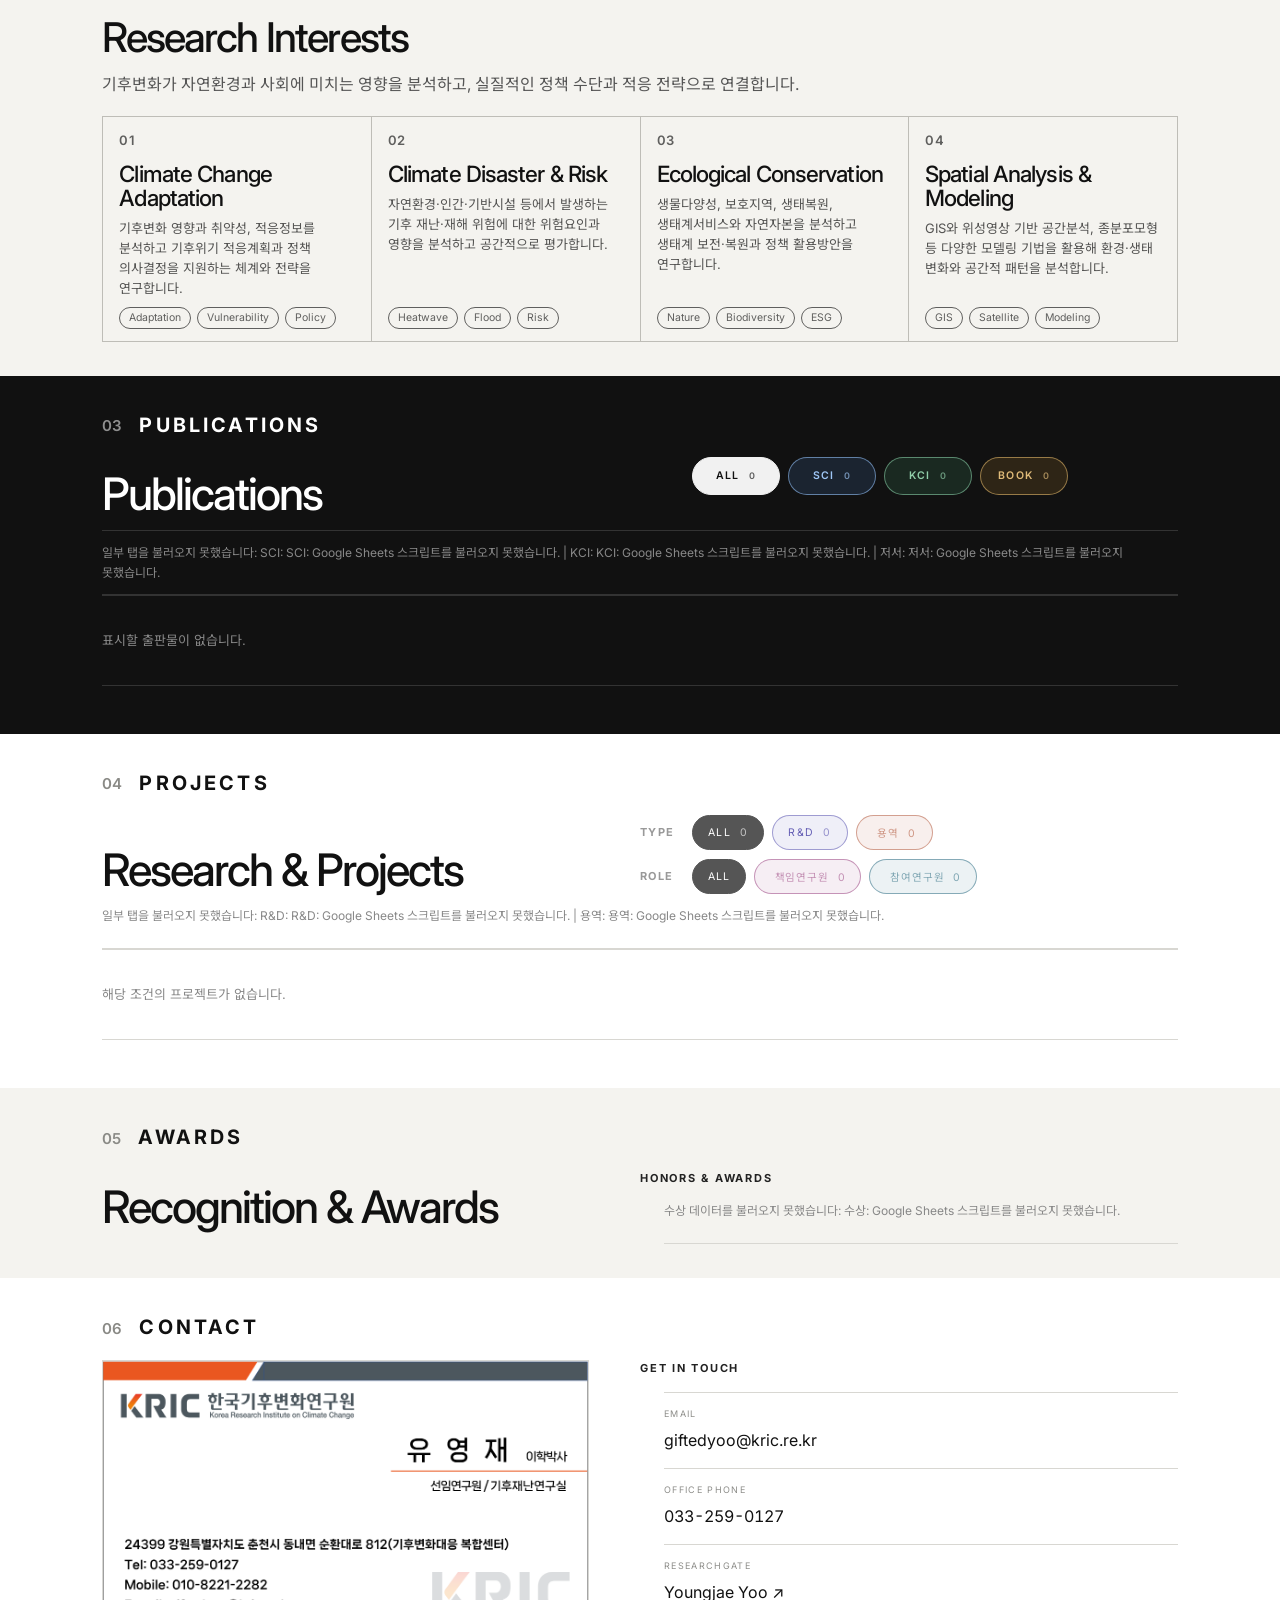
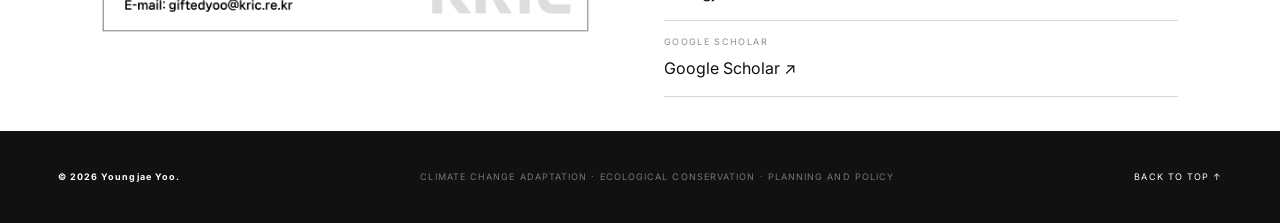
==== commit 0a25e0d2: "Add files via upload" ====
--- a/index.html
+++ b/index.html
@@ -1,452 +1,16 @@
 <!DOCTYPE html>
 <html lang="ko">
 <head>
-  <meta charset="UTF-8" />
-  <meta name="viewport" content="width=device-width, initial-scale=1.0" />
-  <meta name="description" content="유영재 | 이력서" />
-  <title>Youngjae Yoo | Curriculum Vitae</title>
-
-  <link rel="preconnect" href="https://fonts.googleapis.com">
-  <link rel="preconnect" href="https://fonts.gstatic.com" crossorigin>
-  <link href="https://fonts.googleapis.com/css2?family=Noto+Sans+KR:wght@300;400;500;600;700&family=Inter:wght@300;400;500;600;700&display=swap" rel="stylesheet">
-
-  <link rel="stylesheet" href="style.css" />
+  <meta charset="UTF-8">
+  <meta http-equiv="refresh" content="0; url=/CV/">
+  <meta name="robots" content="noindex">
+  <link rel="canonical" href="https://giftedyoo-kr.github.io/CV/">
+  <title>Redirecting...</title>
+  <script>
+    window.location.replace("/CV/");
+  </script>
 </head>
 <body>
-
-<header class="header" id="header">
-  <a class="logo" href="#main">
-    <span class="logo-main">YJ.</span>
-    <span class="logo-sub">Youngjae Yoo</span>
-  </a>
-
-  <nav class="nav" aria-label="주요 메뉴">
-    <a href="#profile">PROFILE</a>
-    <a href="#research">RESEARCH</a>
-    <a href="#publications">PUBLICATIONS</a>
-    <a href="#projects">PROJECTS</a>
-    <a href="#awards">AWARDS</a>
-    <a href="#contact">CONTACT</a>
-  </nav>
-
-  <div class="language-switch" aria-label="Language">
-    <button class="language-button active" type="button" data-lang="ko">Kor</button>
-    <button class="language-button" type="button" data-lang="en">Eng</button>
-  </div>
-
-  <button class="menu-button" id="menuButton" aria-label="모바일 메뉴 열기">
-    <span></span><span></span><span></span>
-  </button>
-</header>
-
-<div class="mobile-nav" id="mobileNav">
-  <a href="#profile">PROFILE</a>
-  <a href="#research">RESEARCH</a>
-  <a href="#publications">PUBLICATIONS</a>
-  <a href="#projects">PROJECTS</a>
-  <a href="#awards">AWARDS</a>
-  <a href="#contact">CONTACT</a>
-</div>
-
-<main>
-
-  <section id="main" class="hero">
-    <div class="hero-overlay"></div>
-
-    <div class="hero-inner">
-      <div class="hero-copy">
-        <p class="eyebrow">CLIMATE CHANGE ADAPTATION · ECOLOGICAL CONSERVATION · PLANNING AND POLICY</p>
-
-        <h1>
-          Research for<br>
-          <span>Climate Resilience</span>
-        </h1>
-
-        <p class="hero-description" data-i18n-html="hero.description">
-          기후위기에 따른 적응, 재난·재해 대응, 생태계 보전 등과 관련된 계획 및 정책을 연구합니다.<br>
-          과학적 근거를 정책과 계획으로 연결해 더 회복력 있는 미래를 만드는 연구를 지향합니다.
-        </p>
-
-        <div class="hero-buttons">
-          <a class="button button-light" href="#research">RESEARCH</a>
-          <a class="button button-outline" href="#publications">PUBLICATIONS</a>
-          <a class="button button-outline" href="#contact">CONTACT</a>
-        </div>
-      </div>
-
-      <aside class="hero-overview" aria-label="Research overview">
-        <section class="overview-card overview-publications">
-          <div class="overview-card-head">
-            <span>PUBLICATIONS</span>
-            <a href="#publications" aria-label="Go to Publications">↗</a>
-          </div>
-
-          <div class="overview-stats overview-stats-publications">
-            <div class="overview-stat">
-              <strong id="homePubTotal">—</strong>
-              <span data-i18n="home.publications.total">총 논문수</span>
-            </div>
-            <div class="overview-stat">
-              <strong id="homePubSci">—</strong>
-              <span data-i18n="home.publications.sci">SCI 논문수</span>
-            </div>
-            <div class="overview-stat">
-              <strong id="homePubKci">—</strong>
-              <span data-i18n="home.publications.kci">KCI 논문수</span>
-            </div>
-          </div>
-
-          <div class="overview-chart-legend" aria-hidden="true">
-            <span><i class="legend-swatch legend-sci"></i>SCI</span>
-            <span><i class="legend-swatch legend-kci"></i>KCI</span>
-            <span><i class="legend-line"></i>TOTAL</span>
-          </div>
-          <div class="overview-chart-scroll">
-            <div id="homePublicationChart" class="overview-chart" aria-label="Annual SCI and KCI publications"></div>
-          </div>
-        </section>
-
-        <section class="overview-card overview-projects">
-          <div class="overview-card-head">
-            <span>PROJECTS</span>
-            <a href="#projects" aria-label="Go to Projects">↗</a>
-          </div>
-
-          <div class="overview-stats">
-            <div class="overview-stat">
-              <strong id="homeProjectTotal">—</strong>
-              <span data-i18n="home.projects.total">총 참여과제수</span>
-            </div>
-            <div class="overview-stat">
-              <strong id="homeProjectRnd">—</strong>
-              <span data-i18n="home.projects.rnd">R&amp;D 과제수</span>
-            </div>
-            <div class="overview-stat">
-              <strong id="homeProjectService">—</strong>
-              <span data-i18n="home.projects.service">용역과제수</span>
-            </div>
-          </div>
-
-          <p class="overview-note" data-i18n="home.projects.note">※ R&amp;D 과제는 연차와 관계없이 연속과제일 경우 하나의 과제로 집계하였습니다.</p>
-        </section>
-      </aside>
-    </div>
-
-    <div class="hero-meta">
-      <span>ENVIRONMENTAL ECOLOGICAL PLANNING & POLICY</span>
-    </div>
-  </section>
-
-
-  <section id="profile" class="section career-section profile-section">
-    <div class="section-heading">
-      <span class="section-number">01</span>
-      <h2>PROFILE</h2>
-    </div>
-
-    <div class="career-layout">
-      <div class="career-title">
-
-        <div class="optional-image-slot namecard-slot">
-          <img class="adaptive-image namecard-image"
-               src="images/profile.png"
-               alt="Youngjae Yoo profile">
-        </div>
-
-        <p class="mini-label emphasis-label current-position-label">CURRENT POSITION</p>
-
-        <div class="optional-image-slot current-position-logo-slot">
-          <a class="current-position-logo-link"
-             href="https://kric.re.kr/"
-             target="_blank"
-             rel="noopener noreferrer"
-             aria-label="한국기후변화연구원 홈페이지">
-            <img class="current-position-logo"
-                 src="images/current_position_logo.png"
-                 alt="Korea Research Institute on Climate Change logo">
-          </a>
-        </div>
-
-        <div class="current-position">
-          <div class="current-position-row">
-            <strong class="current-ko">한국기후변화연구원</strong>
-            <span class="current-en">Korea Research Institute on Climate Change</span>
-          </div>
-          <div class="current-position-row">
-            <strong class="current-ko">기후재난연구실</strong>
-            <span class="current-en">Climate Disaster Research Department</span>
-          </div>
-          <div class="current-position-row">
-            <strong class="current-ko">선임연구원</strong>
-            <span class="current-en">Senior Researcher</span>
-          </div>
-        </div>
-      </div>
-
-      <div class="career-detail">
-        <div class="career-group">
-          <p class="mini-label emphasis-label">PROFESSIONAL EXPERIENCE</p>
-          <div class="timeline">
-            <div class="timeline-item">
-              <div class="timeline-period" data-i18n="profile.periodCurrent">2026.08.–현재</div>
-              <div>
-                <span class="timeline-type">SENIOR RESEARCHER</span>
-                <h4 class="institution-ko">한국기후변화연구원</h4>
-                <p class="institution-en">Korea Research Institute on Climate Change (KRIC)</p>
-              </div>
-            </div>
-
-            <div class="timeline-item">
-              <div class="timeline-period" data-i18n="profile.periodProfessor">2023.03.–2026.08.</div>
-              <div>
-                <span class="timeline-type">RESEARCH PROFESSOR</span>
-                <h4 class="institution-ko">고려대학교 오정리질리언스연구원</h4>
-                <p class="institution-en">OJEong Resilience Institute (OJERI), Korea University</p>
-              </div>
-            </div>
-
-            <div class="timeline-item">
-              <div class="timeline-period" data-i18n="profile.periodResearcher">2019.01.–2019.08.</div>
-              <div>
-                <span class="timeline-type">RESEARCHER</span>
-                <h4 class="institution-ko">고려대학교 환경 GIS/RS센터</h4>
-                <p class="institution-en">Environmental GIS/RS Center, Korea University</p>
-              </div>
-            </div>
-          </div>
-        </div>
-
-        <div class="career-group education-group">
-          <p class="education-label mini-label emphasis-label">EDUCATION</p>
-          <div class="timeline">
-            <div class="timeline-item">
-              <div class="timeline-period" data-i18n="profile.periodEducation">2019.09.–2023.02.</div>
-              <div class="education-content">
-                <span class="timeline-type">Ph.D.</span>
-                <p class="degree-detail education-ko">이학박사 · 환경계획및조경학</p>
-                <p class="degree-detail education-en">Doctor of Philosophy (Ph.D.) in Environmental Planning and Landscape Architecture</p>
-                <h4 class="institution-ko">고려대학교 일반대학원 환경생태공학과</h4>
-                <p class="institution-en">Department of Environmental Science and Ecological Engineering, Korea University</p>
-              </div>
-            </div>
-          </div>
-        </div>
-      </div>
-    </div>
-  </section>
-
-
-  <section id="research" class="section research-section">
-    <div class="section-heading">
-      <span class="section-number">02</span>
-      <h2>RESEARCH</h2>
-    </div>
-
-    <div class="research-profile-summary">
-      <h3>Environmental Planning and Policy &amp; Climate Change</h3>
-
-      <div class="profile-facts research-profile-facts">
-        <div>
-          <span>FIELD</span>
-          <strong>Environmental Planning &amp; Policy · Climate Change · Ecological Conservation</strong>
-        </div>
-        <div>
-          <span>METHOD</span>
-          <strong>Spatial Analysis (GIS · Remote Sensing) · Species Distribution Modeling · Programming (R · Python)</strong>
-        </div>
-        <div>
-          <span>FOCUS</span>
-          <strong>Climate Adaptation · Disaster &amp; Climate Risk · Ecosystem Conservation</strong>
-        </div>
-      </div>
-    </div>
-
-    <div class="research-intro research-interests-heading">
-      <h3>Research Interests</h3>
-      <p data-i18n="research.interestsBody">
-        기후변화가 자연환경과 사회에 미치는 영향을 분석하고, 실질적인 정책 수단과 적응 전략으로 연결합니다.
-      </p>
-    </div>
-
-    <div class="research-grid">
-      <article class="research-card">
-        <span class="card-number">01</span>
-        <h4>Climate Change Adaptation</h4>
-        <p>
-          <span data-i18n="research.card1">기후변화 영향과 취약성, 적응정보를 분석하고 기후위기 적응계획과 정책 의사결정을 지원하는 체계와 전략을 연구합니다.</span>
-        </p>
-        <div class="tags">
-          <span>Adaptation</span><span>Vulnerability</span><span>Policy</span>
-        </div>
-      </article>
-
-      <article class="research-card">
-        <span class="card-number">02</span>
-        <h4>Climate Disaster &amp; Risk</h4>
-        <p>
-          <span data-i18n="research.card2">자연환경·인간·기반시설 등에서 발생하는 기후 재난·재해 위험에 대한 위험요인과 영향을 분석하고 공간적으로 평가합니다.</span>
-        </p>
-        <div class="tags">
-          <span>Heatwave</span><span>Flood</span><span>Risk</span>
-        </div>
-      </article>
-
-      <article class="research-card">
-        <span class="card-number">03</span>
-        <h4>Ecological Conservation</h4>
-        <p>
-          <span data-i18n="research.card4">생물다양성, 보호지역, 생태복원, 생태계서비스와 자연자본을 분석하고 생태계 보전·복원과 정책 활용방안을 연구합니다.</span>
-        </p>
-        <div class="tags">
-          <span>Nature</span><span>Biodiversity</span><span>ESG</span>
-        </div>
-      </article>
-
-      <article class="research-card">
-        <span class="card-number">04</span>
-        <h4>Spatial Analysis &amp; Modeling</h4>
-        <p>
-          <span data-i18n="research.card3">GIS와 위성영상 기반 공간분석, 종분포모형 등 다양한 모델링 기법을 활용해 환경·생태 변화와 공간적 패턴을 분석합니다.</span>
-        </p>
-        <div class="tags">
-          <span>GIS</span><span>Satellite</span><span>Modeling</span>
-        </div>
-      </article>
-    </div>
-
-  </section>
-
-
-  <section id="publications" class="section publications-section">
-    <div class="section-heading light">
-      <span class="section-number">03</span>
-      <h2>PUBLICATIONS</h2>
-    </div>
-
-    <div class="publications-top">
-      <h3>Publications</h3>
-      <div class="publications-summary">
-        <div class="publication-filters" role="group" aria-label="출판물 분류 필터">
-          <button class="pub-filter active" type="button" data-filter="ALL">ALL <span id="countAll">0</span></button>
-          <button class="pub-filter" type="button" data-filter="SCI">SCI <span id="countSci">0</span></button>
-          <button class="pub-filter" type="button" data-filter="KCI">KCI <span id="countKci">0</span></button>
-          <button class="pub-filter" type="button" data-filter="BOOK">BOOK <span id="countBook">0</span></button>
-        </div>
-      </div>
-    </div>
-
-    <div class="publication-status" id="publicationStatus" data-i18n="status.publications">Loading publications...</div>
-    <div class="publication-list" id="publicationList"></div>
-    <div class="list-toggle-wrap publications-toggle-wrap"><button id="publicationToggle" class="list-toggle-button dark-toggle" type="button" hidden>Publications 더보기</button></div>
-  </section>
-
-
-  <section id="projects" class="section projects-section">
-    <div class="section-heading">
-      <span class="section-number">04</span>
-      <h2>PROJECTS</h2>
-    </div>
-
-    <div class="projects-top">
-      <h3>Research & Projects</h3>
-      <div class="project-filter-panel">
-        <div class="project-filter-row">
-          <span class="filter-caption">TYPE</span>
-          <div class="project-filters" role="group" aria-label="프로젝트 유형 필터">
-            <button class="project-filter active" type="button" data-filter="ALL">ALL <span id="countProjectAll">0</span></button>
-            <button class="project-filter" type="button" data-filter="RND">R&amp;D <span id="countRnd">0</span></button>
-            <button class="project-filter" type="button" data-filter="SERVICE"><span data-i18n="project.service">용역</span> <span id="countService">0</span></button>
-          </div>
-        </div>
-        <div class="project-filter-row">
-          <span class="filter-caption">ROLE</span>
-          <div class="project-role-filters" role="group" aria-label="프로젝트 역할 필터">
-            <button class="project-role-filter active" type="button" data-role-filter="ALL">ALL</button>
-            <button class="project-role-filter" type="button" data-role-filter="PI"><span data-i18n="project.pi">책임연구원</span> <span id="countPi">0</span></button>
-            <button class="project-role-filter" type="button" data-role-filter="PARTICIPANT"><span data-i18n="project.participant">참여연구원</span> <span id="countParticipant">0</span></button>
-          </div>
-        </div>
-      </div>
-    </div>
-
-    <div class="sheet-status" id="projectStatus" data-i18n="status.projects">Loading projects...</div>
-    <div class="project-list" id="projectList"></div>
-    <div class="list-toggle-wrap"><button id="projectToggle" class="list-toggle-button" type="button" hidden>Projects 더보기</button></div>
-  </section>
-
-
-  <section id="awards" class="section awards-section">
-    <div class="section-heading">
-      <span class="section-number">05</span>
-      <h2>AWARDS</h2>
-    </div>
-
-    <div class="awards-layout">
-      <div>
-        <h3>Recognition &amp; Awards</h3>
-      </div>
-      <div>
-        <p class="mini-label emphasis-label awards-right-label">HONORS & AWARDS</p>
-        <div class="sheet-status" id="awardStatus" data-i18n="status.awards">Loading awards...</div>
-        <div class="award-list" id="awardList"></div>
-      </div>
-    </div>
-  </section>
-
-
-  <section id="contact" class="section contact-section">
-    <div class="section-heading">
-      <span class="section-number">06</span>
-      <h2>CONTACT</h2>
-    </div>
-
-    <div class="contact-grid">
-      <div class="contact-photo-column">
-        <div class="optional-image-slot contact-photo-slot">
-          <img class="contact-photo language-namecard"
-               src="images/namecard_kor.png"
-               data-src-ko="images/namecard_kor.png"
-               data-src-en="images/namecard_eng.png"
-               alt="Youngjae Yoo name card">
-        </div>
-      </div>
-
-      <div>
-        <p class="mini-label emphasis-label contact-right-label">GET IN TOUCH</p>
-        <div class="contact-info">
-        <div>
-          <span>EMAIL</span>
-          <a href="mailto:giftedyoo@kric.re.kr">giftedyoo@kric.re.kr</a>
-        </div>
-
-        <div>
-          <span data-i18n="contact.phoneLabel">OFFICE PHONE</span>
-          <a href="tel:+82332590127" data-i18n="contact.phone">033-259-0127</a>
-        </div>
-
-        <div>
-          <span>RESEARCHGATE</span>
-          <a href="https://www.researchgate.net/profile/Youngjae-Yoo-4" target="_blank" rel="noopener noreferrer">Youngjae Yoo ↗</a>
-        </div>
-
-        <div>
-          <span>GOOGLE SCHOLAR</span>
-          <a href="https://scholar.google.co.kr/citations?user=jX31rFIAAAAJ&hl=ko" target="_blank" rel="noopener noreferrer">Google Scholar ↗</a>
-        </div>
-
-        </div>
-      </div>
-    </div>
-  </section>
-
-</main>
-
-<footer>
-  <div>© 2026 Youngjae Yoo.</div>
-  <div>CLIMATE CHANGE ADAPTATION · ECOLOGICAL CONSERVATION · PLANNING AND POLICY</div>
-  <a href="#main">BACK TO TOP ↑</a>
-</footer>
-
-<script src="script.js"></script>
+  <p><a href="/CV/">Go to CV</a></p>
 </body>
 </html>
